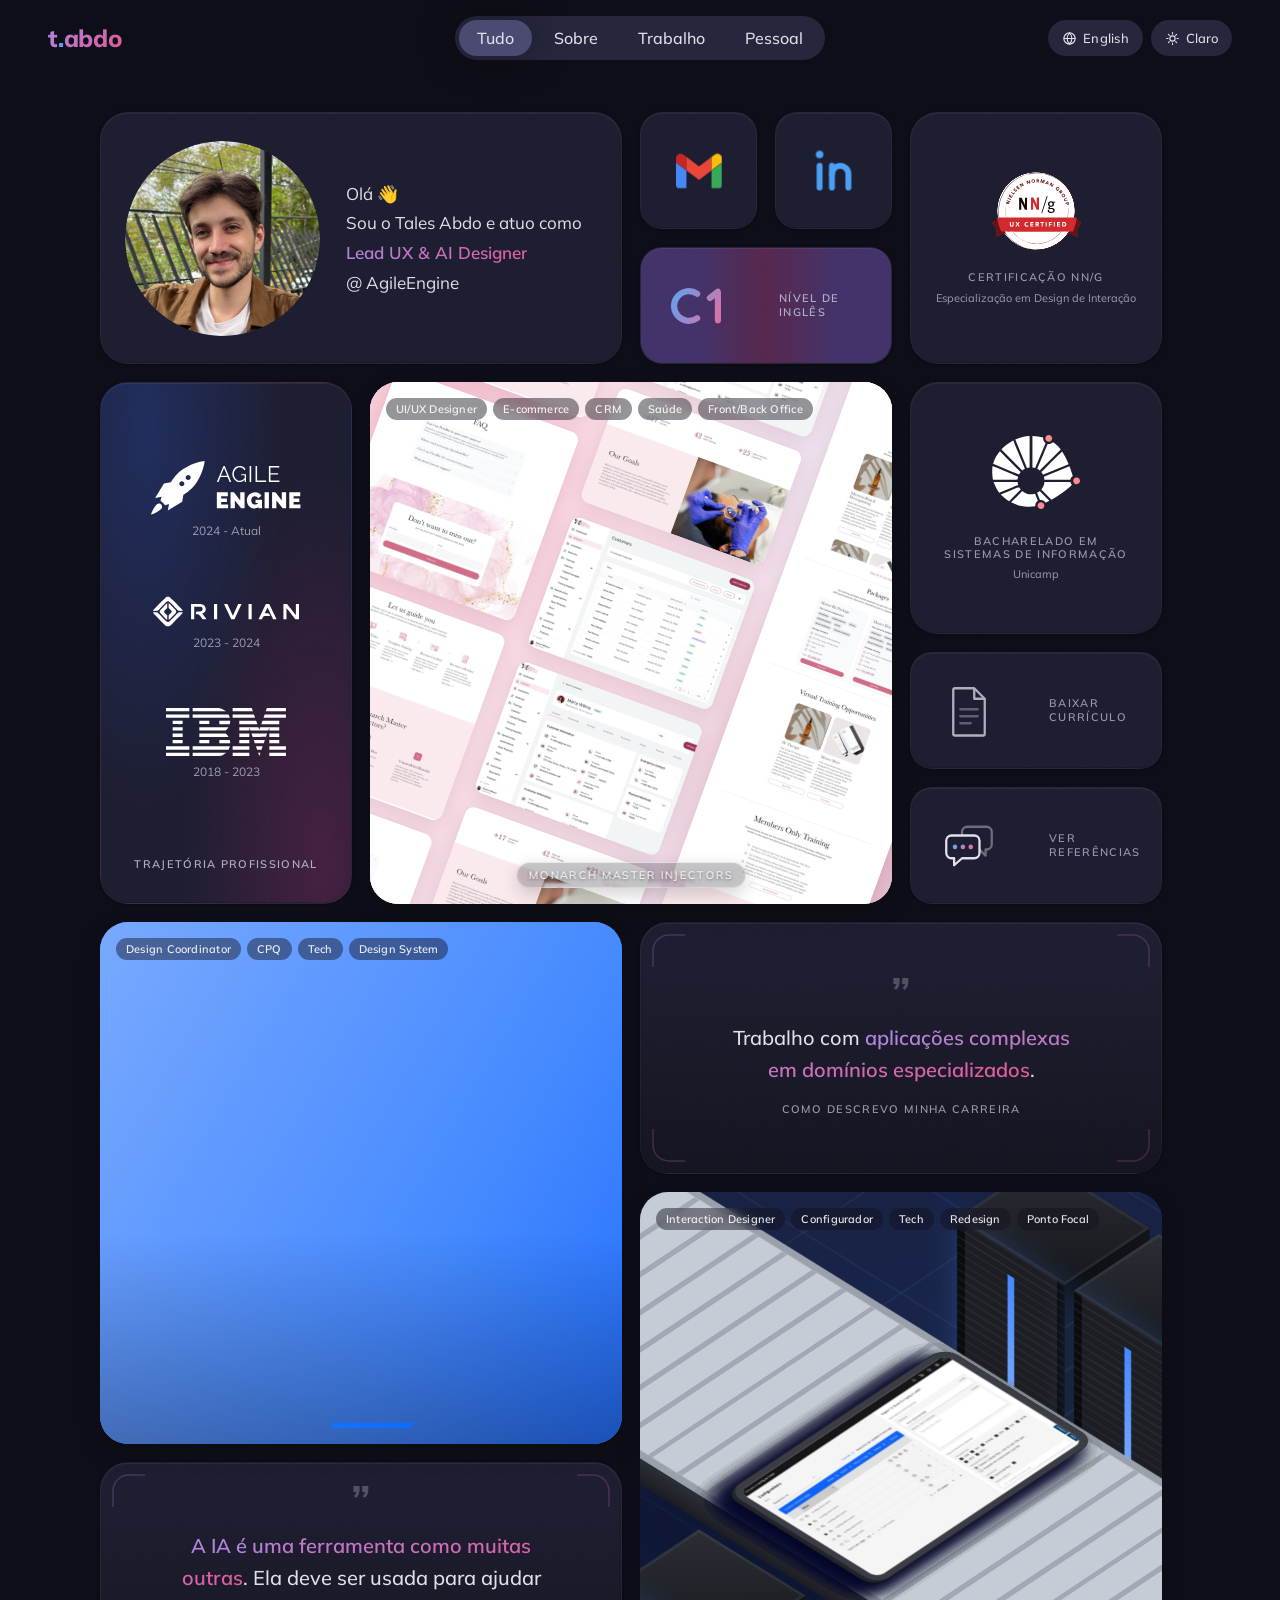
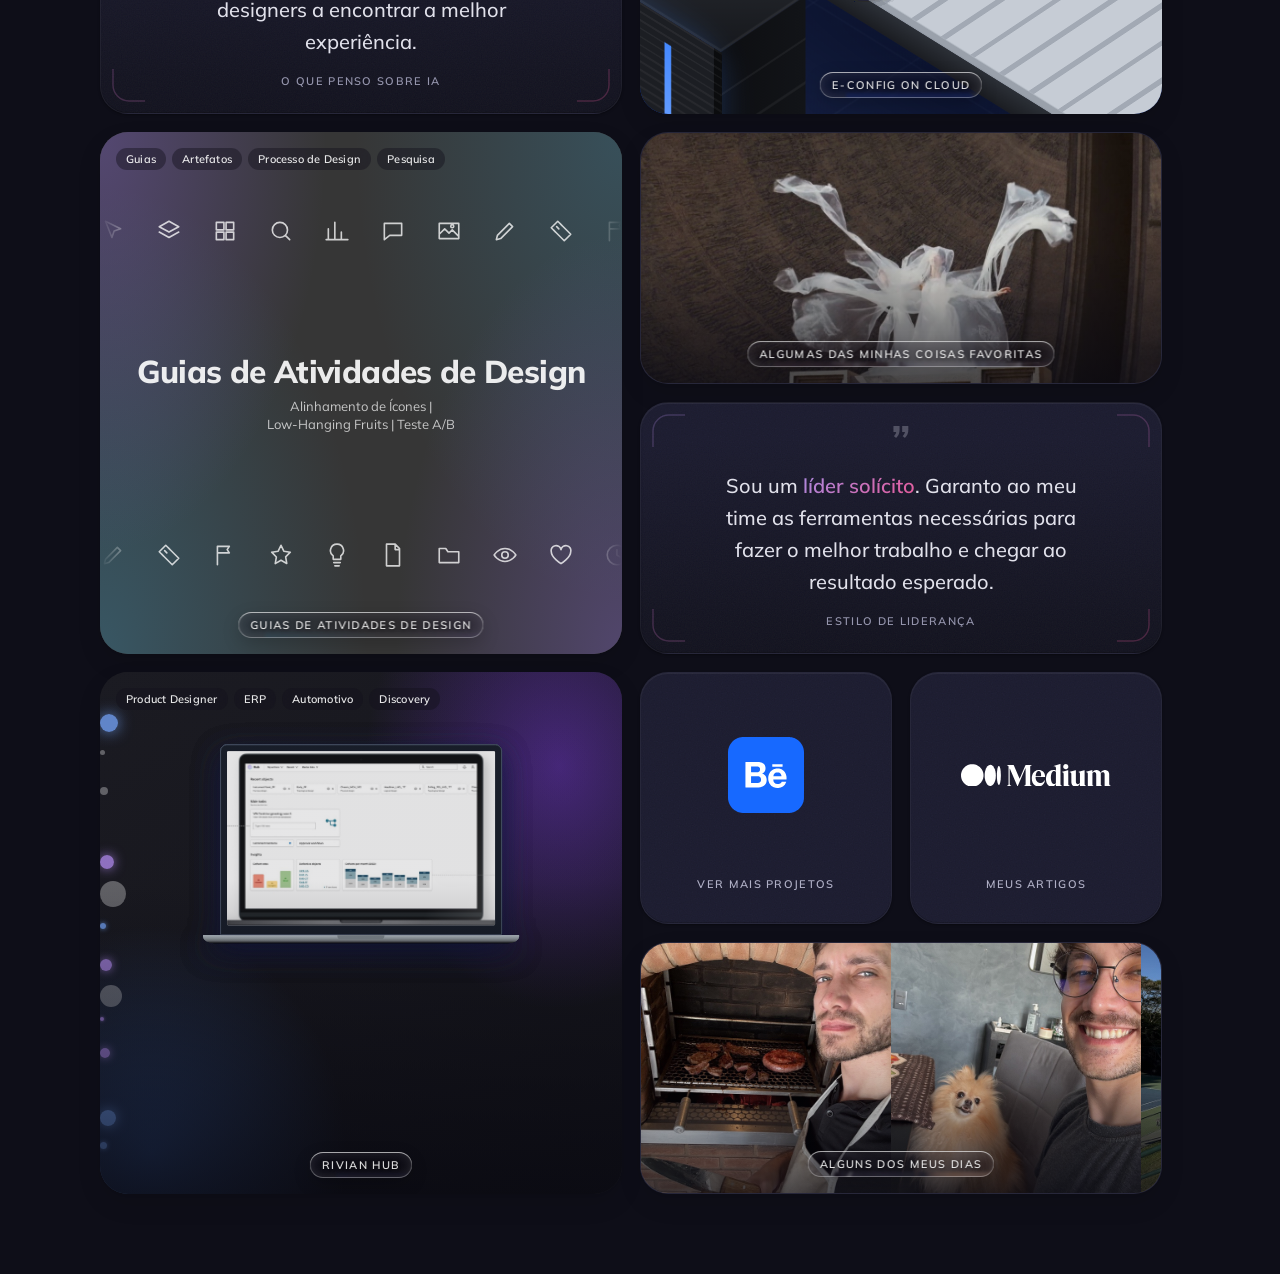
==== pt/index.html @ b78ae65f "Add the Portuguese version, speed up the page and add link cards Portuguese - Every entry in texts.j" ====
<!doctype html>
<html lang="pt-BR"><head>
  <!-- Generated by tools/bake_texts.py from index.html: edit that file, not this one. -->
  <base href="../">
  <meta charset="UTF-8">
  <meta name="viewport" content="width=device-width, initial-scale=1.0">
  <title data-i18n="meta.title">Tales Abdo — Lead UX &amp; AI Designer · Portfólio</title>
  <meta name="description" content="Tales Abdo, Lead UX &amp; AI Designer em São Paulo. Pesquisa de UX, design de produto e design de interação na IBM, na Rivian e na AgileEngine." data-i18n-attr="content:meta.description">
  <!-- What a link preview shows (LinkedIn, WhatsApp, Slack) -->
  <meta property="og:type" content="website">
  <meta property="og:title" content="Tales Abdo — Lead UX &amp; AI Designer · Portfólio" data-i18n-attr="content:meta.title">
  <meta property="og:description" content="Tales Abdo, Lead UX &amp; AI Designer em São Paulo. Pesquisa de UX, design de produto e design de interação na IBM, na Rivian e na AgileEngine." data-i18n-attr="content:meta.description">
  <meta name="twitter:card" content="summary">
  <link rel="preconnect" href="https://fonts.googleapis.com">
  <link rel="preconnect" href="https://fonts.gstatic.com" crossorigin="">
  <link href="https://fonts.googleapis.com/css2?family=Mulish:wght@300..800&amp;display=swap" rel="stylesheet">
  <link rel="icon" href="assets/site/favicon.svg" type="image/svg+xml">
  <link rel="stylesheet" href="src/styles/tokens.css">
  <link rel="stylesheet" href="src/styles/base.css">
  <link rel="stylesheet" href="src/styles/cards.css">
  <link rel="stylesheet" href="src/styles/panels.css">
  <link rel="stylesheet" href="src/styles/case-studies.css">
  <link rel="stylesheet" href="src/styles/responsive.css">
  <!-- Every module the page imports, asked for up front: main.js would otherwise
       discover them one level at a time. Keep in step with src/scripts/. -->
  <link rel="modulepreload" href="src/scripts/main.js">
  <link rel="modulepreload" href="src/content/texts.js">
  <link rel="modulepreload" href="src/scripts/breakpoints.js">
  <link rel="modulepreload" href="src/scripts/cards.js">
  <link rel="modulepreload" href="src/scripts/career.js">
  <link rel="modulepreload" href="src/scripts/case-nav.js">
  <link rel="modulepreload" href="src/scripts/cursor.js">
  <link rel="modulepreload" href="src/scripts/edu.js">
  <link rel="modulepreload" href="src/scripts/expand.js">
  <link rel="modulepreload" href="src/scripts/figma-embed.js">
  <link rel="modulepreload" href="src/scripts/i18n.js">
  <link rel="modulepreload" href="src/scripts/loader.js">
  <link rel="modulepreload" href="src/scripts/logos.js">
  <link rel="modulepreload" href="src/scripts/mirror.js">
  <link rel="modulepreload" href="src/scripts/motion.js">
  <link rel="modulepreload" href="src/scripts/nav.js">
  <link rel="modulepreload" href="src/scripts/pictures.js">
  <link rel="modulepreload" href="src/scripts/proto-scroll.js">
  <link rel="modulepreload" href="src/scripts/reveal.js">
  <link rel="modulepreload" href="src/scripts/ripple.js">
  <link rel="modulepreload" href="src/scripts/skeleton.js">
  <link rel="modulepreload" href="src/scripts/theme.js">
  <script>
    // Runs before first paint: apply the saved theme and skip the loader on repeat visits.
    // Without a saved choice the clock decides, as in theme.js: dark from 18:00
    // to 06:00. It is repeated here because this has to run before any module.
    try {
      var hour = new Date().getHours();
      var theme = localStorage.getItem('portfolio-theme') || (hour >= 18 || hour < 6 ? 'dark' : 'light');
      if (theme === 'dark') document.documentElement.setAttribute('data-theme', 'dark');
      if (localStorage.getItem('portfolio-loader-seen')) document.documentElement.classList.add('loader-seen');
    } catch (e) {}
  </script>
</head>
<body>
  <div id="pageLoader" class="page-loader" aria-hidden="true">
    <div class="loader-mark">
      <svg class="loader-icon" width="40" height="40" viewBox="0 0 24 24" fill="none" stroke="currentColor" stroke-width="1.5" stroke-linecap="round" stroke-linejoin="round">
        <path d="M8 7H4C2.89543 7 2 7.89543 2 9V19C2 20.1046 2.89543 21 4 21H20C21.1046 21 22 20.1046 22 19V9C22 7.89543 21.1046 7 20 7H16M8 7V3.6C8 3.26863 8.26863 3 8.6 3H15.4C15.7314 3 16 3.26863 16 3.6V7M8 7H16"></path>
      </svg>
      <div class="loader-name" data-i18n="ui.loaderName">Tales Abdo</div>
      <div class="loader-bar-track"><div class="loader-bar-fill"></div></div>
      <div class="loader-percent">0%</div>
    </div>
  </div>

  <!-- The liquid glass lens for the project names: the page behind is bent inward along the pill's rim (red bends across, green up and down) -->
  <svg class="visually-hidden" width="0" height="0" aria-hidden="true" focusable="false"><filter id="liquidGlass" x="0" y="0" width="100%" height="100%" color-interpolation-filters="sRGB"><feImage href='data:image/svg+xml,%3Csvg xmlns="http://www.w3.org/2000/svg" width="100" height="100" viewBox="0 0 100 100" preserveAspectRatio="none"%3E%3Cdefs%3E%3ClinearGradient id="r" x1="0" x2="1" y1="0" y2="0"%3E%3Cstop offset="0" stop-color="%23f00"/%3E%3Cstop offset=".22" stop-color="%23800000"/%3E%3Cstop offset=".78" stop-color="%23800000"/%3E%3Cstop offset="1" stop-color="%23000"/%3E%3C/linearGradient%3E%3ClinearGradient id="g" x1="0" x2="0" y1="0" y2="1"%3E%3Cstop offset="0" stop-color="%230f0"/%3E%3Cstop offset=".4" stop-color="%23008000"/%3E%3Cstop offset=".6" stop-color="%23008000"/%3E%3Cstop offset="1" stop-color="%23000"/%3E%3C/linearGradient%3E%3C/defs%3E%3Crect width="100" height="100" fill="url(%23r)"/%3E%3Crect width="100" height="100" fill="url(%23g)" style="mix-blend-mode:screen"/%3E%3C/svg%3E' x="0" y="0" width="100%" height="100%" preserveAspectRatio="none" result="map"/><feDisplacementMap in="SourceGraphic" in2="map" scale="24" xChannelSelector="R" yChannelSelector="G"/></filter></svg>
  <div class="cursor-tooltip" id="cursorTooltip" aria-hidden="true"><span class="cursor-tooltip__bars"></span><span class="cursor-tooltip__label"></span></div>

  <nav class="nav" id="nav">
    <a href="pt/" class="nav-logo logo-mark" aria-label="t.abdo — início" data-i18n-attr="href:nav.homeHref;aria-label:nav.ariaLabel">t<span class="logo-dot">.</span>abdo</a>

    <div class="nav-pills" id="navPills">
      <div class="nav-pill-indicator" id="navIndicator"></div>
      <button type="button" class="nav-pill active" data-filter="all" aria-pressed="true" data-tooltip="Filtrar: Tudo" data-i18n-attr="data-tooltip:nav.filterAllTooltip" data-i18n="nav.filterAll">Tudo</button>
      <button type="button" class="nav-pill" data-filter="about" aria-pressed="false" data-tooltip="Filtrar: Sobre" data-i18n-attr="data-tooltip:nav.filterAboutTooltip" data-i18n="nav.filterAbout">Sobre</button>
      <button type="button" class="nav-pill" data-filter="work" aria-pressed="false" data-tooltip="Filtrar: Trabalho" data-i18n-attr="data-tooltip:nav.filterWorkTooltip" data-i18n="nav.filterWork">Trabalho</button>
      <button type="button" class="nav-pill" data-filter="personal" aria-pressed="false" data-tooltip="Filtrar: Pessoal" data-i18n-attr="data-tooltip:nav.filterPersonalTooltip" data-i18n="nav.filterPersonal">Pessoal</button>
    </div>

    <div class="nav-toggles">
      <a class="theme-toggle lang-toggle" id="langToggle" href="./" hreflang="en" lang="en" data-tooltip="View in English" aria-label="View the site in English" data-i18n-attr="href:nav.languageHref;hreflang:nav.languageCode;lang:nav.languageCode;data-tooltip:nav.languageToggleTooltip;aria-label:nav.languageToggleAriaLabel">
        <svg class="theme-icon" viewBox="0 0 24 24" fill="none" stroke="currentColor" stroke-width="1.8" stroke-linecap="round" stroke-linejoin="round" aria-hidden="true">
          <circle cx="12" cy="12" r="9"></circle>
          <path d="M3 12h18M12 3c2.5 2.6 3.8 5.6 3.8 9s-1.3 6.4-3.8 9c-2.5-2.6-3.8-5.6-3.8-9S9.5 5.6 12 3z"></path>
        </svg>
        <span class="lang-label" data-i18n="nav.languageLabel">English</span>
      </a>
      <button class="theme-toggle" id="themeToggle" data-tooltip="" aria-label="Alternar modo escuro" data-i18n-attr="aria-label:nav.themeToggleAriaLabel">
        <svg class="theme-icon theme-icon--moon" viewBox="0 0 24 24" fill="none" stroke="currentColor" stroke-width="1.8" stroke-linecap="round" stroke-linejoin="round" aria-hidden="true">
          <path d="M20 14.5A8.5 8.5 0 019.5 4a8.5 8.5 0 1010.5 10.5z"></path>
        </svg>
        <svg class="theme-icon theme-icon--sun" viewBox="0 0 24 24" fill="none" stroke="currentColor" stroke-width="1.8" stroke-linecap="round" aria-hidden="true">
          <circle cx="12" cy="12" r="4.2"></circle>
          <path d="M12 2.6v2.2M12 19.2v2.2M21.4 12h-2.2M4.8 12H2.6M18.6 5.4l-1.6 1.6M7 17l-1.6 1.6M18.6 18.6L17 17M7 7L5.4 5.4"></path>
        </svg>
        <span id="themeLabel"></span>
      </button>
    </div>
  </nav>

  <main class="main">
    <span class="mobile-page-logo logo-mark" aria-hidden="true">t<span class="logo-dot">.</span>abdo</span>

    <div class="grid" id="grid">

      <!-- About -->
      <article class="bento-card" data-card="about" data-expand="tall" data-expand-maxw="920" data-tooltip="Sobre Mim" data-i18n-attr="data-tooltip:cards.about.tooltip">
        <div class="about-card-inner">
          <img width="480" height="480" class="about-avatar" data-morph="about" src="assets/about/profile.png" alt="Tales Abdo" data-i18n-attr="alt:cards.about.avatarAlt">
          <p class="about-bio" data-i18n-html="cards.about.bio"><span class="wave">Olá 👋</span><br>Sou o Tales Abdo e atuo como<br><strong>Lead UX & AI Designer</strong><br>@ AgileEngine</p>
        </div>
        <button class="action-icon" data-tooltip="Expandir" aria-label="Expandir sobre mim" data-i18n-attr="data-tooltip:ui.expand;aria-label:cards.about.ariaLabel">
          <svg viewBox="0 0 24 24" fill="none" stroke="currentColor" stroke-width="2"><path d="M15 3h6v6M9 21H3v-6M21 3l-7 7M3 21l7-7"></path></svg>
        </button>
      </article>

      <!-- Contact and English level: three cards sharing one square -->
      <div class="bento-stack" data-slot="stack">
        <!-- Gmail -->
        <article class="bento-card gmail-card" data-card="gmail" data-copy="talesabd@gmail.com" data-tooltip="Copiar Meu E-mail" data-i18n-attr="data-tooltip:cards.gmail.tooltip">
          <button class="action-icon" type="button" aria-label="Copiar meu endereço de e-mail" data-i18n-attr="aria-label:cards.gmail.ariaLabel">
            <svg class="gm-copy-icon" viewBox="0 0 24 24" fill="none" stroke="currentColor" stroke-width="2"><rect x="9" y="9" width="12" height="12" rx="2"></rect><path d="M5 15H4a1 1 0 01-1-1V4a1 1 0 011-1h10a1 1 0 011 1v1"></path></svg>
            <span class="gm-copied-text">
              <svg viewBox="0 0 24 24" fill="none" stroke="currentColor" stroke-width="2.5"><path d="M4 12l5 5L20 6"></path></svg>
              <span data-i18n="cards.gmail.copied">Copiado</span>
            </span>
          </button>
          <div class="icon-card-inner">
            <svg class="gm-svg" viewBox="52 42 88 66" width="64" height="64" xmlns="http://www.w3.org/2000/svg">
              <path class="gm-from-top" fill="#c5221f" d="M52 51v8l20 15V48l-5.6-4.2c-5.94-4.45-14.4-.22-14.4 7.2"></path>
              <path class="gm-from-top" fill="#ea4335" d="M72 74V48l24 18 24-18v26L96 92"></path>
              <path class="gm-from-top" fill="#fbbc04" d="M120 48v26l20-15v-8c0-7.42-8.47-11.65-14.4-7.2"></path>
              <path class="gm-from-left" fill="#4285f4" d="M58 108h14V74L52 59v43c0 3.32 2.69 6 6 6"></path>
              <path class="gm-from-right" fill="#34a853" d="M120 108h14c3.32 0 6-2.69 6-6V59l-20 15"></path>
            </svg>
          </div>
        </article>

        <!-- LinkedIn -->
        <article class="bento-card linkedin-card" data-card="linkedin" data-link="https://www.linkedin.com/in/tales-abdo" data-tooltip="Conectar Comigo no LinkedIn" data-i18n-attr="data-tooltip:cards.linkedin.tooltip">
          <a class="action-icon" href="https://www.linkedin.com/in/tales-abdo" target="_blank" rel="noopener noreferrer" data-tooltip="Abrir LinkedIn" aria-label="Abrir perfil no LinkedIn" data-i18n-attr="data-tooltip:cards.linkedin.actionTooltip;aria-label:cards.linkedin.ariaLabel">
            <svg viewBox="0 0 24 24" fill="none" stroke="currentColor" stroke-width="2"><path d="M18 13v6a2 2 0 01-2 2H5a2 2 0 01-2-2V8a2 2 0 012-2h6"></path><path d="M15 3h6v6M10 14L21 3"></path></svg>
          </a>
          <div class="icon-card-inner">
            <svg class="li-svg" viewBox="0 0 36 36" fill="none" width="94" height="94" xmlns="http://www.w3.org/2000/svg">
              <circle class="li-dot" cx="11" cy="10" r="1.82"></circle>
              <path class="li-path" d="M11 15.5 L11 26" style="--len:11;--draw-dur:0.38s;--draw-delay:0.08s"></path>
              <path class="li-path" d="M17 15.5 L17 26" style="--len:11;--draw-dur:0.38s;--draw-delay:0.14s"></path>
              <path class="li-path" d="M17 19.5 C17 17 19 15.5 21 15.5 C23 15.5 25 17 25 19.5 L25 26" style="--len:22;--draw-dur:0.40s;--draw-delay:0.20s"></path>
            </svg>
          </div>
        </article>

        <!-- English level -->
        <article class="bento-card english-card" data-card="english" data-expand="tall" data-expand-fit data-tooltip="Ver Meu Certificado de Inglês" data-i18n-attr="data-tooltip:cards.english.tooltip">
          <button class="action-icon" data-tooltip="Expandir" aria-label="Expandir certificado de inglês" data-i18n-attr="data-tooltip:ui.expand;aria-label:cards.english.ariaLabel">
            <svg viewBox="0 0 24 24" fill="none" stroke="currentColor" stroke-width="2"><path d="M15 3h6v6M9 21H3v-6M21 3l-7 7M3 21l7-7"></path></svg>
          </button>
          <div class="english-inner">
            <svg class="c1-svg" viewBox="3.5 5.5 40.5 29" width="58" height="42" aria-hidden="true">
              <defs>
                <linearGradient id="c1Gradient" x1="6" y1="8" x2="46" y2="32" gradientUnits="userSpaceOnUse">
                  <stop offset="0" style="stop-color: var(--color-mark-start)"></stop>
                  <stop offset="1" style="stop-color: var(--color-mark-end)"></stop>
                </linearGradient>
              </defs>
              <path class="c1-path" d="M24.7 10.05A12 12 0 1 0 24.7 29.95" style="--len:53;--draw-dur:0.46s;--draw-delay:0.08s"></path>
              <path class="c1-path" d="M35 13.5L41.5 8.5V31.5" style="--len:32;--draw-dur:0.34s;--draw-delay:0.26s"></path>
            </svg>
            <span class="visually-hidden" data-i18n="cards.english.text">C1</span>
            <span class="english-caption" data-i18n="cards.english.caption">Nível de Inglês</span>
          </div>
        </article>
      </div>

      <!-- Resume and references: two wide cards sharing one square -->
      <div class="bento-stack bento-stack--docs" data-slot="docs">
        <!-- Resume download -->
        <article class="bento-card resume-card" data-card="resume" data-download="assets/docs/Tales-Abdo-CV.pdf" data-tooltip="Baixar Meu Currículo" data-i18n-attr="data-tooltip:cards.resume.tooltip">
          <a class="action-icon" href="assets/docs/Tales-Abdo-CV.pdf" download="" data-tooltip="Baixar Meu Currículo" aria-label="Baixar currículo" data-i18n-attr="data-tooltip:cards.resume.actionTooltip;aria-label:cards.resume.ariaLabel">
            <svg viewBox="0 0 24 24" fill="none" stroke="currentColor" stroke-width="2" stroke-linecap="round" stroke-linejoin="round"><path d="M12 3v12M7 11l5 5 5-5M5 21h14"></path></svg>
          </a>
          <div class="badge-inner">
            <svg class="badge-media resume-file" viewBox="0 0 64 64" fill="none" data-draw aria-hidden="true">
              <defs>
                <linearGradient id="rfArrowGradient" x1="26" y1="34" x2="38" y2="48" gradientUnits="userSpaceOnUse">
                  <stop offset="0" style="stop-color: var(--color-mark-start)"></stop>
                  <stop offset="1" style="stop-color: var(--color-mark-end)"></stop>
                </linearGradient>
              </defs>
              <path class="rf-page draw-line" d="M16 6h22l12 12v40a2 2 0 01-2 2H16a2 2 0 01-2-2V8a2 2 0 012-2z" stroke="currentColor" stroke-width="2.6" stroke-linejoin="round"></path>
              <path class="rf-fold draw-line" d="M38 6v12h12" stroke="currentColor" stroke-width="2.6" stroke-linejoin="round"></path>
              <path class="rf-line rf-line--1 draw-line" d="M22 30h20" stroke="currentColor" stroke-width="2.6" stroke-linecap="round"></path>
              <path class="rf-line rf-line--2 draw-line" d="M22 38h20" stroke="currentColor" stroke-width="2.6" stroke-linecap="round"></path>
              <path class="rf-line rf-line--3 draw-line" d="M22 46h12" stroke="currentColor" stroke-width="2.6" stroke-linecap="round"></path>
              <g class="rf-arrow">
                <path d="M32 34v14M26 42l6 6 6-6" stroke="url(#rfArrowGradient)" stroke-width="3" stroke-linecap="round" stroke-linejoin="round"></path>
              </g>
            </svg>
            <div class="badge-text">
              <h3 class="badge-title" data-i18n="cards.resume.title">Baixar Currículo</h3>
            </div>
          </div>
        </article>

        <!-- References -->
        <article class="bento-card references-card" data-card="references" data-expand-fit data-tooltip="Ver Minhas Referências" data-i18n-attr="data-tooltip:cards.references.tooltip">
          <button class="action-icon" data-tooltip="Expandir" aria-label="Expandir referências" data-i18n-attr="data-tooltip:ui.expand;aria-label:cards.references.ariaLabel">
            <svg viewBox="0 0 24 24" fill="none" stroke="currentColor" stroke-width="2"><path d="M15 3h6v6M9 21H3v-6M21 3l-7 7M3 21l7-7"></path></svg>
          </button>
          <div class="badge-inner">
            <!-- Two speech bubbles: someone talking about my work, typing dots in the front one -->
            <svg class="badge-media ref-mark" viewBox="0 0 64 64" fill="none" data-draw aria-hidden="true">
              <defs>
                <linearGradient id="refDotsGradient" x1="13" y1="30" x2="37" y2="36" gradientUnits="userSpaceOnUse">
                  <stop offset="0" style="stop-color: var(--color-mark-start)"></stop>
                  <stop offset="1" style="stop-color: var(--color-mark-end)"></stop>
                </linearGradient>
              </defs>
              <path class="ref-bubble--back draw-line" d="M30 10h22a6 6 0 016 6v14a6 6 0 01-6 6h-1v7l-7-7H30a6 6 0 01-6-6V16a6 6 0 016-6z" stroke="currentColor" stroke-width="2.6" stroke-linejoin="round"></path>
              <path class="ref-bubble--front draw-line" d="M12 20h26a6 6 0 016 6v14a6 6 0 01-6 6H24l-9 8v-8h-3a6 6 0 01-6-6V26a6 6 0 016-6z" stroke="currentColor" stroke-width="2.6" stroke-linejoin="round"></path>
              <circle class="ref-dot ref-dot--1" cx="16" cy="33" r="2.6"></circle>
              <circle class="ref-dot ref-dot--2" cx="25" cy="33" r="2.6"></circle>
              <circle class="ref-dot ref-dot--3" cx="34" cy="33" r="2.6"></circle>
            </svg>
            <div class="badge-text">
              <h3 class="badge-title" data-i18n="cards.references.title">Ver Referências</h3>
            </div>
          </div>
        </article>
      </div>

      <!-- Professional Path -->
      <article class="bento-card path-card" data-card="path" data-expand="full" data-expand-inset="32" data-expand-edge="12" data-tooltip="Ver por Onde Passei" data-i18n-attr="data-tooltip:cards.path.tooltip">
        <ol class="path-card-inner" aria-label="Empresas" data-i18n-attr="aria-label:cards.path.listAriaLabel">
          <li class="path-stop">
            <span class="career-logo" data-logo="ae"></span>
            <span class="visually-hidden" data-i18n="cards.path.aeName">AgileEngine</span>
            <span class="path-stop__years" data-i18n="cards.path.aeYears">2024 - Atual</span>
          </li>
          <li class="path-stop">
            <span class="career-logo" data-logo="rivian"></span>
            <span class="visually-hidden" data-i18n="cards.path.rivianName">Rivian</span>
            <span class="path-stop__years" data-i18n="cards.path.rivianYears">2023 - 2024</span>
          </li>
          <li class="path-stop">
            <span class="career-logo path-logo--ibm" data-logo="ibm"></span>
            <span class="visually-hidden" data-i18n="cards.path.ibmName">IBM</span>
            <span class="path-stop__years" data-i18n="cards.path.ibmYears">2018 - 2023</span>
          </li>
        </ol>
        <span class="path-card-label" data-i18n="cards.path.label">Trajetória Profissional</span>
        <button class="action-icon" data-tooltip="Expandir" aria-label="Expandir trajetória profissional" data-i18n-attr="data-tooltip:ui.expand;aria-label:cards.path.ariaLabel">
          <svg viewBox="0 0 24 24" fill="none" stroke="currentColor" stroke-width="2"><path d="M15 3h6v6M9 21H3v-6M21 3l-7 7M3 21l7-7"></path></svg>
        </button>
      </article>

      <!-- A Few of My Favorite Things -->
      <article class="bento-card photo-card hobbies-card" data-card="hobbies" data-expand="tall" data-expand-maxw="1092" data-tooltip="Ver o que Me Cativa" data-i18n-attr="data-tooltip:cards.hobbies.tooltip">
        <div class="pics-stack" data-slideshow="assets/hobbies/dune.jpg, assets/hobbies/severance.jpg, assets/hobbies/league-of-legends.jpg, assets/hobbies/baldurs-gate-3.jpg">
          <img width="1600" height="900" class="pics-img is-active" src="assets/hobbies/dune.jpg" loading="lazy" alt="">
          <img class="pics-img" alt="">
        </div>
        <button class="action-icon" data-tooltip="Expandir" aria-label="Expandir algumas das minhas coisas favoritas" data-i18n-attr="data-tooltip:ui.expand;aria-label:cards.hobbies.ariaLabel">
          <svg viewBox="0 0 24 24" fill="none" stroke="currentColor" stroke-width="2"><path d="M15 3h6v6M9 21H3v-6M21 3l-7 7M3 21l7-7"></path></svg>
        </button>
        <span class="card-label" data-i18n="cards.hobbies.label">Algumas das Minhas Coisas Favoritas</span>
      </article>

      <!-- Pictures -->
      <article class="bento-card photo-card pictures-card" data-card="pictures" data-expand="tall" data-expand-maxw="1100" data-tooltip="Ver um Pouco da Minha Vida" data-i18n-attr="data-tooltip:cards.pictures.tooltip">
        <div class="pics-stack pics-stack--flow" id="picsStack" data-flow="pictures"></div>
        <button class="action-icon" data-tooltip="Expandir" aria-label="Expandir alguns dos meus dias" data-i18n-attr="data-tooltip:ui.expand;aria-label:cards.pictures.ariaLabel">
          <svg viewBox="0 0 24 24" fill="none" stroke="currentColor" stroke-width="2"><path d="M15 3h6v6M9 21H3v-6M21 3l-7 7M3 21l7-7"></path></svg>
        </button>
        <span class="card-label" data-i18n="cards.pictures.label">Alguns dos Meus Dias</span>
      </article>

      <!-- NN/g certification -->
      <article class="bento-card nng-card" data-card="nng" data-expand="tall" data-expand-fit data-tooltip="Ver minha certificação NN/g" data-i18n-attr="data-tooltip:cards.nng.tooltip">
        <button class="action-icon" data-tooltip="Expandir" aria-label="Expandir certificação NN/g" data-i18n-attr="data-tooltip:ui.expand;aria-label:cards.nng.ariaLabel">
          <svg viewBox="0 0 24 24" fill="none" stroke="currentColor" stroke-width="2"><path d="M15 3h6v6M9 21H3v-6M21 3l-7 7M3 21l7-7"></path></svg>
        </button>
        <div class="badge-inner">
          <span class="badge-media nng-logo" data-logo="nng" role="img" aria-label="Selo UX Certified do Nielsen Norman Group" data-i18n-attr="aria-label:cards.nng.logoAlt"></span>
          <div class="badge-text">
            <h3 class="badge-title" data-i18n="cards.nng.title">Certificação NN/g</h3>
            <span class="badge-sub" data-i18n="cards.nng.sub">Especialização em Design de Interação</span>
          </div>
        </div>
      </article>

      <!-- Bachelor's degree -->
      <article class="bento-card bachelor-card" data-card="bachelor" data-expand="tall" data-expand-fit data-tooltip="Ver Meu Diploma de Bacharelado" data-i18n-attr="data-tooltip:cards.bachelor.tooltip">
        <button class="action-icon" data-tooltip="Expandir" aria-label="Expandir diploma de bacharelado" data-i18n-attr="data-tooltip:ui.expand;aria-label:cards.bachelor.ariaLabel">
          <svg viewBox="0 0 24 24" fill="none" stroke="currentColor" stroke-width="2"><path d="M15 3h6v6M9 21H3v-6M21 3l-7 7M3 21l7-7"></path></svg>
        </button>
        <div class="badge-inner">
          <span class="badge-media bachelor-logo" data-logo="unicamp" role="img" aria-label="Logo da Unicamp" data-i18n-attr="aria-label:cards.bachelor.markAlt"></span>
          <div class="badge-text">
            <h3 class="badge-title" data-i18n-html="cards.bachelor.title">Bacharelado em<br>Sistemas de Informação</h3>
            <span class="badge-sub" data-i18n="cards.bachelor.sub">Unicamp</span>
          </div>
        </div>
      </article>

      <!-- Quote: AI -->
      <article class="bento-card quote-card" data-card="aiquote" data-expand-theme="quote" data-expand-maxw="760" data-expand-fit data-tooltip="Ler Mais" data-i18n-attr="data-tooltip:modals.quote.tooltip">
        <svg class="quote-frame" aria-hidden="true">
          <defs>
            <linearGradient id="qf-ink-aiquote" x1="0" y1="0" x2="1" y2="1">
              <stop offset="0" style="stop-color: var(--color-brand-ink-start)"></stop>
              <stop offset="1" style="stop-color: var(--color-brand-ink-end)"></stop>
            </linearGradient>
            <mask id="qf-corners-aiquote" maskUnits="userSpaceOnUse" x="0" y="0" width="100%" height="100%">
              <rect class="quote-frame__corner quote-frame__corner--tl"></rect>
              <rect class="quote-frame__corner quote-frame__corner--tr"></rect>
              <rect class="quote-frame__corner quote-frame__corner--bl"></rect>
              <rect class="quote-frame__corner quote-frame__corner--br"></rect>
            </mask>
          </defs>
          <rect class="quote-frame__line" stroke="url(#qf-ink-aiquote)" mask="url(#qf-corners-aiquote)"></rect>
        </svg>
        <button class="action-icon" data-tooltip="Ler Mais" aria-label="Expandir o que penso sobre IA" data-i18n-attr="data-tooltip:modals.quote.tooltip;aria-label:cards.aiquote.ariaLabel">
          <svg viewBox="0 0 24 24" fill="none" stroke="currentColor" stroke-width="2"><path d="M15 3h6v6M9 21H3v-6M21 3l-7 7M3 21l7-7"></path></svg>
        </button>
        <span class="quote-mark" aria-hidden="true">”</span>
        <p class="quote-text" data-morph="aiquote" data-i18n-html="cards.aiquote.text"><strong>A IA é uma ferramenta como muitas outras</strong>. Ela deve ser usada para ajudar designers a encontrar a melhor experiência.</p>
        <span class="quote-label" data-morph="aiquote-label" data-i18n="cards.aiquote.label">O que Penso sobre IA</span>
      </article>

      <!-- Quote: career -->
      <article class="bento-card quote-card" data-card="careerquote" data-expand-theme="quote" data-expand-maxw="760" data-expand-fit data-tooltip="Ler Mais" data-i18n-attr="data-tooltip:modals.quote.tooltip">
        <svg class="quote-frame" aria-hidden="true">
          <defs>
            <linearGradient id="qf-ink-careerquote" x1="0" y1="0" x2="1" y2="1">
              <stop offset="0" style="stop-color: var(--color-brand-ink-start)"></stop>
              <stop offset="1" style="stop-color: var(--color-brand-ink-end)"></stop>
            </linearGradient>
            <mask id="qf-corners-careerquote" maskUnits="userSpaceOnUse" x="0" y="0" width="100%" height="100%">
              <rect class="quote-frame__corner quote-frame__corner--tl"></rect>
              <rect class="quote-frame__corner quote-frame__corner--tr"></rect>
              <rect class="quote-frame__corner quote-frame__corner--bl"></rect>
              <rect class="quote-frame__corner quote-frame__corner--br"></rect>
            </mask>
          </defs>
          <rect class="quote-frame__line" stroke="url(#qf-ink-careerquote)" mask="url(#qf-corners-careerquote)"></rect>
        </svg>
        <button class="action-icon" data-tooltip="Ler Mais" aria-label="Expandir como descrevo minha carreira" data-i18n-attr="data-tooltip:modals.quote.tooltip;aria-label:cards.careerquote.ariaLabel">
          <svg viewBox="0 0 24 24" fill="none" stroke="currentColor" stroke-width="2"><path d="M15 3h6v6M9 21H3v-6M21 3l-7 7M3 21l7-7"></path></svg>
        </button>
        <span class="quote-mark" aria-hidden="true">”</span>
        <p class="quote-text" data-morph="careerquote" data-i18n-html="cards.careerquote.text">Trabalho com <strong>aplicações complexas em domínios especializados</strong>.</p>
        <span class="quote-label" data-morph="careerquote-label" data-i18n="cards.careerquote.label">Como Descrevo Minha Carreira</span>
      </article>

      <!-- Quote: leadership -->
      <article class="bento-card quote-card" data-card="leadquote" data-expand-theme="quote" data-expand-maxw="760" data-expand-fit data-tooltip="Ler Mais" data-i18n-attr="data-tooltip:modals.quote.tooltip">
        <svg class="quote-frame" aria-hidden="true">
          <defs>
            <linearGradient id="qf-ink-leadquote" x1="0" y1="0" x2="1" y2="1">
              <stop offset="0" style="stop-color: var(--color-brand-ink-start)"></stop>
              <stop offset="1" style="stop-color: var(--color-brand-ink-end)"></stop>
            </linearGradient>
            <mask id="qf-corners-leadquote" maskUnits="userSpaceOnUse" x="0" y="0" width="100%" height="100%">
              <rect class="quote-frame__corner quote-frame__corner--tl"></rect>
              <rect class="quote-frame__corner quote-frame__corner--tr"></rect>
              <rect class="quote-frame__corner quote-frame__corner--bl"></rect>
              <rect class="quote-frame__corner quote-frame__corner--br"></rect>
            </mask>
          </defs>
          <rect class="quote-frame__line" stroke="url(#qf-ink-leadquote)" mask="url(#qf-corners-leadquote)"></rect>
        </svg>
        <button class="action-icon" data-tooltip="Ler Mais" aria-label="Expandir meu estilo de liderança" data-i18n-attr="data-tooltip:modals.quote.tooltip;aria-label:cards.leadquote.ariaLabel">
          <svg viewBox="0 0 24 24" fill="none" stroke="currentColor" stroke-width="2"><path d="M15 3h6v6M9 21H3v-6M21 3l-7 7M3 21l7-7"></path></svg>
        </button>
        <span class="quote-mark" aria-hidden="true">”</span>
        <p class="quote-text" data-morph="leadquote" data-i18n-html="cards.leadquote.text">Sou um <strong>líder solícito</strong>. Garanto ao meu time as ferramentas necessárias para fazer o melhor trabalho e chegar ao resultado esperado.</p>
        <span class="quote-label" data-morph="leadquote-label" data-i18n="cards.leadquote.label">Estilo de Liderança</span>
      </article>

      <!-- Case study: Educational Design Artifacts -->
      <article class="bento-card project-card edu-card" data-card="edu" data-expand="full" data-expand-inset="32" data-expand-edge="12" data-tooltip="Ver o Case Guias de Atividades de Design" data-i18n-attr="data-tooltip:cards.edu.tooltip">
        <div class="edu-cover">
          <div class="edu-marquee edu-marquee--left" aria-hidden="true"></div>
          <div class="edu-cover-text">
            <span class="edu-cover-title" data-i18n="cards.edu.coverTitle">Guias de Atividades de Design</span>
            <span class="edu-cover-text-sub" data-i18n="cards.edu.coverText">Alinhamento de Ícones | Low‑Hanging Fruits | Teste A/B</span>
          </div>
          <div class="edu-marquee edu-marquee--right" aria-hidden="true"></div>
        </div>
        <div class="card-tags">
          <span class="card-tag" data-i18n="cards.edu.tag1">Guias</span>
          <span class="card-tag" data-i18n="cards.edu.tag2">Artefatos</span>
          <span class="card-tag" data-i18n="cards.edu.tag3">Processo de Design</span>
          <span class="card-tag" data-i18n="cards.edu.tag4">Pesquisa</span>
        </div>
        <button class="action-icon" data-tooltip="Ver o Case Guias de Atividades de Design" aria-label="Abrir o estudo de caso Guias de Atividades de Design" data-i18n-attr="data-tooltip:cards.edu.tooltip;aria-label:cards.edu.ariaLabel">
          <svg viewBox="0 0 24 24" fill="none" stroke="currentColor" stroke-width="2"><path d="M15 3h6v6M9 21H3v-6M21 3l-7 7M3 21l7-7"></path></svg>
        </button>
        <span class="card-label" data-i18n="cards.edu.label">Guias de Atividades de Design</span>
      </article>

      <!-- Case study: Rivian Hub -->
      <article class="bento-card project-card hub-card" data-card="hub" data-expand="full" data-expand-inset="32" data-expand-edge="12" data-tooltip="Ver o Case Rivian Hub" data-i18n-attr="data-tooltip:cards.hub.tooltip">
        <div class="live-cover" aria-hidden="true">
          <div class="live-dots">
            <span class="live-dot" style="--y:8%;--s:18px;--d:26s;--delay:0s"></span>
            <span class="live-dot" style="--y:22%;--s:8px;--d:19s;--delay:-6s"></span>
            <span class="live-dot" style="--y:35%;--s:14px;--d:23s;--delay:-12s"></span>
            <span class="live-dot" style="--y:48%;--s:6px;--d:17s;--delay:-3s"></span>
            <span class="live-dot" style="--y:60%;--s:22px;--d:29s;--delay:-15s"></span>
            <span class="live-dot" style="--y:72%;--s:10px;--d:21s;--delay:-9s"></span>
            <span class="live-dot" style="--y:84%;--s:16px;--d:25s;--delay:-18s"></span>
            <span class="live-dot" style="--y:15%;--s:5px;--d:15s;--delay:-7s"></span>
            <span class="live-dot" style="--y:55%;--s:12px;--d:27s;--delay:-21s"></span>
            <span class="live-dot" style="--y:90%;--s:7px;--d:18s;--delay:-11s"></span>
            <span class="live-dot" style="--y:40%;--s:26px;--d:31s;--delay:-4s"></span>
            <span class="live-dot" style="--y:66%;--s:4px;--d:16s;--delay:-14s"></span>
          </div>
          <div class="hub-mac">
            <div class="device-laptop hub-mac-unit" style="--i:0"><div class="device-laptop-screen"><div class="device-viewport"><img src="assets/projects/hub/screens/home.jpg" alt="" loading="lazy"></div></div><div class="device-laptop-base"></div></div>
            <div class="device-laptop hub-mac-unit" style="--i:1"><div class="device-laptop-screen"><div class="device-viewport"><img src="assets/projects/hub/screens/production.jpg" alt="" loading="lazy"></div></div><div class="device-laptop-base"></div></div>
            <div class="device-laptop hub-mac-unit" style="--i:2"><div class="device-laptop-screen"><div class="device-viewport"><img src="assets/projects/hub/screens/insights.jpg" alt="" loading="lazy"></div></div><div class="device-laptop-base"></div></div>
          </div>
        </div>
        <div class="card-tags">
          <span class="card-tag" data-i18n="cards.hub.tag1">Product Designer</span>
          <span class="card-tag" data-i18n="cards.hub.tag2">ERP</span>
          <span class="card-tag" data-i18n="cards.hub.tag3">Automotivo</span>
          <span class="card-tag" data-i18n="cards.hub.tag4">Discovery</span>
        </div>
        <button class="action-icon" data-tooltip="Ver o Case Rivian Hub" aria-label="Abrir o estudo de caso Rivian Hub" data-i18n-attr="data-tooltip:cards.hub.tooltip;aria-label:cards.hub.ariaLabel">
          <svg viewBox="0 0 24 24" fill="none" stroke="currentColor" stroke-width="2"><path d="M15 3h6v6M9 21H3v-6M21 3l-7 7M3 21l7-7"></path></svg>
        </button>
        <span class="card-label" data-i18n="cards.hub.label">Rivian Hub</span>
      </article>

      <!-- Behance: more projects -->
      <article class="bento-card link-card behance-card" data-card="behance" data-link="https://www.behance.net/talesabdo" data-tooltip="Ver Mais Projetos no Behance" data-i18n-attr="data-tooltip:cards.behance.tooltip">
        <a class="action-icon" href="https://www.behance.net/talesabdo" target="_blank" rel="noopener noreferrer" data-tooltip="Abrir Behance" aria-label="Abrir perfil no Behance" data-i18n-attr="data-tooltip:cards.behance.actionTooltip;aria-label:cards.behance.ariaLabel">
          <svg viewBox="0 0 24 24" fill="none" stroke="currentColor" stroke-width="2"><path d="M18 13v6a2 2 0 01-2 2H5a2 2 0 01-2-2V8a2 2 0 012-2h6"></path><path d="M15 3h6v6M10 14L21 3"></path></svg>
        </a>
        <div class="link-card-inner">
          <span class="link-card-logo" data-logo="behance"></span>
          <span class="visually-hidden" data-i18n="cards.behance.name">Behance</span>
        </div>
        <span class="path-card-label" data-i18n="cards.behance.label">Ver Mais Projetos</span>
      </article>

      <!-- Medium -->
      <article class="bento-card link-card medium-card" data-card="medium" data-link="https://medium.com/@talesabdo" data-tooltip="Ver Meus Artigos no Medium" data-i18n-attr="data-tooltip:cards.medium.tooltip">
        <a class="action-icon" href="https://medium.com/@talesabdo" target="_blank" rel="noopener noreferrer" data-tooltip="Abrir Medium" aria-label="Abrir perfil no Medium" data-i18n-attr="data-tooltip:cards.medium.actionTooltip;aria-label:cards.medium.ariaLabel">
          <svg viewBox="0 0 24 24" fill="none" stroke="currentColor" stroke-width="2"><path d="M18 13v6a2 2 0 01-2 2H5a2 2 0 01-2-2V8a2 2 0 012-2h6"></path><path d="M15 3h6v6M10 14L21 3"></path></svg>
        </a>
        <div class="link-card-inner">
          <span class="link-card-logo" data-logo="medium"></span>
          <span class="visually-hidden" data-i18n="cards.medium.name">Medium</span>
        </div>
        <span class="path-card-label" data-i18n="cards.medium.label">Meus artigos</span>
      </article>

      <!-- Case study: e-config on Cloud -->
      <article class="bento-card project-card econfig-card" data-card="econfig" data-expand="full" data-expand-inset="32" data-expand-edge="12" data-tooltip="Ver o case e-config on Cloud" data-i18n-attr="data-tooltip:cards.econfig.tooltip">
        <div class="live-cover" aria-hidden="true">
          <div class="belt-stage">
            <span class="belt-ground"></span>
            <div class="belt-frame" style="--x:-37.6cqw;--y:-66.7cqw"><span class="belt-frame-roof"></span><span class="belt-frame-front"></span><span class="belt-frame-side"></span></div>
            <div class="belt-frame" style="--x:-13.6cqw;--y:-66.7cqw"><span class="belt-frame-roof"></span><span class="belt-frame-front"></span><span class="belt-frame-side"></span></div>
            <div class="belt-frame" style="--x:-15.41cqw;--y:29.18cqw"><span class="belt-frame-roof"></span><span class="belt-frame-front"></span><span class="belt-frame-side"></span></div>
            <span class="belt-floor"></span>
            <div class="belt"></div>
            <span class="belt-skirt"></span>
            <div class="belt-tablet" style="--i:0"><img src="assets/projects/econfig/reel/configurations.jpg" alt="" loading="lazy"></div>
            <div class="belt-tablet" style="--i:1"><img src="assets/projects/econfig/reel/configure.jpg" alt="" loading="lazy"></div>
            <div class="belt-tablet" style="--i:2"><img src="assets/projects/econfig/reel/compare.jpg" alt="" loading="lazy"></div>
            <div class="belt-tablet" style="--i:3"><img src="assets/projects/econfig/reel/base.jpg" alt="" loading="lazy"></div>
            <div class="belt-tablet" style="--i:4"><img src="assets/projects/econfig/reel/export.jpg" alt="" loading="lazy"></div>
            <div class="belt-tablet" style="--i:5"><img src="assets/projects/econfig/reel/export-panel.jpg" alt="" loading="lazy"></div>
            <div class="belt-tablet" style="--i:6"><img src="assets/projects/econfig/reel/configurations.jpg" alt="" loading="lazy"></div>
            <div class="belt-tablet" style="--i:7"><img src="assets/projects/econfig/reel/configure.jpg" alt="" loading="lazy"></div>
            <div class="belt-tablet" style="--i:8"><img src="assets/projects/econfig/reel/compare.jpg" alt="" loading="lazy"></div>
            <div class="belt-tablet" style="--i:9"><img src="assets/projects/econfig/reel/base.jpg" alt="" loading="lazy"></div>
            <div class="belt-tablet" style="--i:10"><img src="assets/projects/econfig/reel/export.jpg" alt="" loading="lazy"></div>
            <div class="belt-tablet" style="--i:11"><img src="assets/projects/econfig/reel/export-panel.jpg" alt="" loading="lazy"></div>
          </div>
        </div>
        <div class="card-tags">
          <span class="card-tag" data-i18n="cards.econfig.tag1">Interaction Designer</span>
          <span class="card-tag" data-i18n="cards.econfig.tag2">Configurador</span>
          <span class="card-tag" data-i18n="cards.econfig.tag3">Tech</span>
          <span class="card-tag" data-i18n="cards.econfig.tag4">Redesign</span>
          <span class="card-tag" data-i18n="cards.econfig.tag5">Ponto Focal</span>
        </div>
        <button class="action-icon" data-tooltip="Ver o case e-config on Cloud" aria-label="Abrir o estudo de caso e-config on Cloud" data-i18n-attr="data-tooltip:cards.econfig.tooltip;aria-label:cards.econfig.ariaLabel">
          <svg viewBox="0 0 24 24" fill="none" stroke="currentColor" stroke-width="2"><path d="M15 3h6v6M9 21H3v-6M21 3l-7 7M3 21l7-7"></path></svg>
        </button>
        <span class="card-label" data-i18n="cards.econfig.label">e-config on Cloud</span>
      </article>

      <!-- Case study: Monarch Master Injectors -->
      <article class="bento-card project-card mmi-card live-card--light" data-card="mmi" data-expand="full" data-expand-inset="32" data-expand-edge="12" data-tooltip="Ver o Case Monarch Master Injectors" data-i18n-attr="data-tooltip:cards.mmi.tooltip">
        <div class="live-cover" aria-hidden="true">
          <div class="screen-reel">
            <div class="screen-col"><div class="screen-track"><img src="assets/projects/mmi/reel/home-guide.jpg" alt="" loading="lazy"><img src="assets/projects/mmi/reel/home-news.jpg" alt="" loading="lazy"><img src="assets/projects/mmi/reel/home-guide.jpg" alt="" loading="lazy"><img src="assets/projects/mmi/reel/home-news.jpg" alt="" loading="lazy"><img src="assets/projects/mmi/reel/home-guide.jpg" alt="" loading="lazy"><img src="assets/projects/mmi/reel/home-news.jpg" alt="" loading="lazy"><img src="assets/projects/mmi/reel/home-guide.jpg" alt="" loading="lazy"><img src="assets/projects/mmi/reel/home-news.jpg" alt="" loading="lazy"><img src="assets/projects/mmi/reel/home-guide.jpg" alt="" loading="lazy"><img src="assets/projects/mmi/reel/home-news.jpg" alt="" loading="lazy"><img src="assets/projects/mmi/reel/home-guide.jpg" alt="" loading="lazy"><img src="assets/projects/mmi/reel/home-news.jpg" alt="" loading="lazy"></div></div>
            <div class="screen-col"><div class="screen-track"><img src="assets/projects/mmi/reel/bo-customer-details.jpg" alt="" loading="lazy"><img src="assets/projects/mmi/reel/home-goals.jpg" alt="" loading="lazy"><img src="assets/projects/mmi/reel/bo-customers.jpg" alt="" loading="lazy"><img src="assets/projects/mmi/reel/bo-customer-details.jpg" alt="" loading="lazy"><img src="assets/projects/mmi/reel/home-goals.jpg" alt="" loading="lazy"><img src="assets/projects/mmi/reel/bo-customers.jpg" alt="" loading="lazy"><img src="assets/projects/mmi/reel/bo-customer-details.jpg" alt="" loading="lazy"><img src="assets/projects/mmi/reel/home-goals.jpg" alt="" loading="lazy"><img src="assets/projects/mmi/reel/bo-customers.jpg" alt="" loading="lazy"><img src="assets/projects/mmi/reel/bo-customer-details.jpg" alt="" loading="lazy"><img src="assets/projects/mmi/reel/home-goals.jpg" alt="" loading="lazy"><img src="assets/projects/mmi/reel/bo-customers.jpg" alt="" loading="lazy"><img src="assets/projects/mmi/reel/bo-customer-details.jpg" alt="" loading="lazy"><img src="assets/projects/mmi/reel/home-goals.jpg" alt="" loading="lazy"><img src="assets/projects/mmi/reel/bo-customers.jpg" alt="" loading="lazy"><img src="assets/projects/mmi/reel/bo-customer-details.jpg" alt="" loading="lazy"><img src="assets/projects/mmi/reel/home-goals.jpg" alt="" loading="lazy"><img src="assets/projects/mmi/reel/bo-customers.jpg" alt="" loading="lazy"></div></div>
            <div class="screen-col"><div class="screen-track"><img src="assets/projects/mmi/reel/fo-trainings.jpg" alt="" loading="lazy"><img src="assets/projects/mmi/reel/journey.jpg" alt="" loading="lazy"><img src="assets/projects/mmi/reel/fo-checkout.jpg" alt="" loading="lazy"><img src="assets/projects/mmi/reel/fo-trainings.jpg" alt="" loading="lazy"><img src="assets/projects/mmi/reel/journey.jpg" alt="" loading="lazy"><img src="assets/projects/mmi/reel/fo-checkout.jpg" alt="" loading="lazy"></div></div>
          </div>
        </div>
        <div class="card-tags">
          <span class="card-tag" data-i18n="cards.mmi.tag1">UI/UX Designer</span>
          <span class="card-tag" data-i18n="cards.mmi.tag2">E-commerce</span>
          <span class="card-tag" data-i18n="cards.mmi.tag3">CRM</span>
          <span class="card-tag" data-i18n="cards.mmi.tag4">Saúde</span>
          <span class="card-tag" data-i18n="cards.mmi.tag5">Front/Back Office</span>
        </div>
        <button class="action-icon" data-tooltip="Ver o Case Monarch Master Injectors" aria-label="Abrir o estudo de caso Monarch Master Injectors" data-i18n-attr="data-tooltip:cards.mmi.tooltip;aria-label:cards.mmi.ariaLabel">
          <svg viewBox="0 0 24 24" fill="none" stroke="currentColor" stroke-width="2"><path d="M15 3h6v6M9 21H3v-6M21 3l-7 7M3 21l7-7"></path></svg>
        </button>
        <span class="card-label" data-i18n="cards.mmi.label">Monarch Master Injectors</span>
      </article>

      <!-- Case study: CPQ Hub -->
      <article class="bento-card project-card cpq-card" data-card="cpq" data-expand="full" data-expand-inset="32" data-expand-edge="12" data-tooltip="Ver o Case IBM CPQ Hub" data-i18n-attr="data-tooltip:cards.cpq.tooltip">
        <div class="live-cover" aria-hidden="true">
          <div class="iso-stage">
            <div class="iso-slot iso-slot--top"><div class="iso-tablet"><img src="assets/projects/cpq/deck/ui-homepage.jpg" alt="" loading="lazy"></div><div class="iso-tablet"><img src="assets/projects/cpq/deck/ui-web-components.jpg" alt="" loading="lazy"></div></div>
            <div class="iso-slot iso-slot--right"><div class="iso-tablet"><img src="assets/projects/cpq/deck/ui-folder-details.jpg" alt="" loading="lazy"></div><div class="iso-tablet"><img src="assets/projects/cpq/deck/ui-homepage.jpg" alt="" loading="lazy"></div></div>
            <div class="iso-slot iso-slot--bottom"><div class="iso-tablet"><img src="assets/projects/cpq/deck/ui-folder-creation.jpg" alt="" loading="lazy"></div><div class="iso-tablet"><img src="assets/projects/cpq/deck/ui-access-2.jpg" alt="" loading="lazy"></div></div>
            <div class="iso-slot iso-slot--left"><div class="iso-tablet"><img src="assets/projects/cpq/deck/ui-object-creation.jpg" alt="" loading="lazy"></div><div class="iso-tablet"><img src="assets/projects/cpq/deck/ui-help.jpg" alt="" loading="lazy"></div></div>
          </div>
        </div>
        <div class="card-tags">
          <span class="card-tag" data-i18n="cards.cpq.tag1">Design Coordinator</span>
          <span class="card-tag" data-i18n="cards.cpq.tag2">CPQ</span>
          <span class="card-tag" data-i18n="cards.cpq.tag3">Tech</span>
          <span class="card-tag" data-i18n="cards.cpq.tag4">Design System</span>
        </div>
        <button class="action-icon" data-tooltip="Ver o Case IBM CPQ Hub" aria-label="Abrir o estudo de caso IBM CPQ Hub" data-i18n-attr="data-tooltip:cards.cpq.tooltip;aria-label:cards.cpq.ariaLabel">
          <svg viewBox="0 0 24 24" fill="none" stroke="currentColor" stroke-width="2"><path d="M15 3h6v6M9 21H3v-6M21 3l-7 7M3 21l7-7"></path></svg>
        </button>
        <span class="card-label" data-i18n="cards.cpq.label">IBM CPQ Hub</span>
      </article>

    </div>
  </main>

  <button class="back-to-top" id="backToTop" data-tooltip="Voltar ao Topo" aria-label="Voltar ao topo" data-i18n-attr="data-tooltip:ui.tooltip;aria-label:ui.ariaLabel">
    <svg viewBox="0 0 24 24" fill="none" stroke-width="2" stroke-linecap="round" stroke-linejoin="round"><path d="M12 19V5M5 12l7-7 7 7"></path></svg>
  </button>

  <!-- Expand templates: content only, expand.js builds the animated overlay chrome -->
  <template id="tpl-about">
    <div class="about" data-reveal>
    <header class="about-hero">
      <img width="480" height="480" class="expand-avatar" data-morph="about" src="assets/about/profile.png" alt="Tales Abdo" data-i18n-attr="alt:modals.about.avatarAlt">
      <div class="about-hero-text">
        <h2 class="about-name" data-i18n="modals.about.name">Tales Abdo</h2>
        <p class="about-role" data-i18n-html="modals.about.role"><strong>Lead UX & AI Designer</strong> na AgileEngine</p>
        <p class="about-location" data-i18n="modals.about.location">São Paulo, Brasil</p>
      </div>
    </header>
    <p class="about-intro" data-i18n-html="modals.about.intro">Designer de UX e de produto com formação em desenvolvimento. Levo produtos da concepção à entrega e faço meu melhor trabalho em <strong>aplicações complexas em domínios especializados</strong>, onde design e pensamento técnico se encontram.</p>


    <section class="about-section about-ai">
      <h3 class="about-section-title" data-i18n="modals.about.aiTitle">Um fluxo de design nativo em IA</h3>
      <p class="about-ai-text" data-i18n="modals.about.aiText">Na AgileEngine e na m.sh, agentes do Claude e do Figma fazem parte de como eu projeto. Eles aceleram cada etapa, enquanto cada resultado continua sendo moldado e validado pelo olhar de design.</p>
      <ol class="about-steps">
          <li class="about-step">
            <span class="about-step-icon"><svg viewBox="0 0 24 24" fill="none" stroke="currentColor" stroke-width="1.8" stroke-linecap="round" stroke-linejoin="round" aria-hidden="true"><circle cx="11" cy="11" r="6.5"/><path d="M16 16l4.5 4.5"/></svg></span>
            <h4 data-i18n="modals.about.aiStep1Title">Pesquisa</h4>
            <p data-i18n="modals.about.aiStep1Text">Pesquisa e benchmarking competitivo mais rápidos</p>
          </li>
          <li class="about-step">
            <span class="about-step-icon"><svg viewBox="0 0 24 24" fill="none" stroke="currentColor" stroke-width="1.8" stroke-linecap="round" stroke-linejoin="round" aria-hidden="true"><path d="M7 3.5h7l4 4V20a.5.5 0 01-.5.5h-10.5A.5.5 0 016.5 20V4a.5.5 0 01.5-.5z"/><path d="M9.5 11h5M9.5 14.5h5M9.5 18h3"/></svg></span>
            <h4 data-i18n="modals.about.aiStep2Title">Requisitos</h4>
            <p data-i18n="modals.about.aiStep2Text">Insights transformados em requisitos de produto</p>
          </li>
          <li class="about-step">
            <span class="about-step-icon"><svg viewBox="0 0 24 24" fill="none" stroke="currentColor" stroke-width="1.8" stroke-linecap="round" stroke-linejoin="round" aria-hidden="true"><rect x="3.5" y="4.5" width="17" height="15" rx="2"/><path d="M3.5 9h17M9 9v10.5"/></svg></span>
            <h4 data-i18n="modals.about.aiStep3Title">UX e UI</h4>
            <p data-i18n="modals.about.aiStep3Text">De fluxos de usuário a UI de alta fidelidade</p>
          </li>
          <li class="about-step">
            <span class="about-step-icon"><svg viewBox="0 0 24 24" fill="none" stroke="currentColor" stroke-width="1.8" stroke-linecap="round" stroke-linejoin="round" aria-hidden="true"><path d="M5 4.5l13 7.5-13 7.5z"/></svg></span>
            <h4 data-i18n="modals.about.aiStep4Title">Protótipos</h4>
            <p data-i18n="modals.about.aiStep4Text">Protótipos funcionais, mais cedo</p>
          </li>
      </ol>
    </section>

    <section class="about-section">
      <h3 class="about-section-title" data-i18n="modals.about.nowTitle">Minha função atual</h3>
      <div class="about-cards">
        <article class="about-card">
          <span class="about-logo" data-logo="ae"></span>
          <p class="about-card-role" data-i18n="modals.about.aeRole">Lead UX &amp; AI Designer</p>
          <p data-i18n="modals.about.aeText">Lidero e coordeno o design das demandas da engenharia: protótipos, apresentações, resumos de comunicação e outros materiais visuais. Como principal contato de design do representante da engenharia, recebo cada demanda e divido o trabalho entre mim e outros dois designers.</p>
          <div class="about-links">
            <button class="about-link" type="button" data-open-card="path" data-open-focus="agileengine"><span data-i18n="modals.about.roleDetails">Ver Detalhes da Função</span><svg viewBox="0 0 24 24" fill="none" stroke="currentColor" stroke-width="2" stroke-linecap="round" stroke-linejoin="round" aria-hidden="true"><path d="M5 12h14M13 6l6 6-6 6"/></svg></button>
          </div>
        </article>
        <article class="about-card">
          <span class="about-logo about-logo--mesh" data-logo="mesh"></span>
          <p class="about-card-role" data-i18n="modals.about.meshRole">Time do cliente</p>
          <p data-i18n="modals.about.meshText">Há quase um ano, projeto a experiência de uma plataforma criptográfica de alta segurança, apoiada pelo programa DIANA, da OTAN.</p>
          <div class="about-links">
            <a class="about-link" href="https://m.sh" target="_blank" rel="noopener noreferrer"><span data-i18n="modals.about.meshVisit">Visitar m.sh</span><svg viewBox="0 0 24 24" fill="none" stroke="currentColor" stroke-width="2" stroke-linecap="round" stroke-linejoin="round" aria-hidden="true"><path d="M14 4h6v6M20 4l-9 9M18 14v5a1 1 0 01-1 1H5a1 1 0 01-1-1V7a1 1 0 011-1h5"/></svg></a>
          </div>
        </article>
      </div>
    </section>

    <section class="about-section">
      <h3 class="about-section-title" data-i18n="modals.about.pastTitle">Funções anteriores</h3>
      <div class="about-cards">
        <article class="about-card">
          <span class="about-logo about-logo--ibm" data-logo="ibm"></span>
          <p data-i18n="modals.about.ibmText">Coordenei o time de design por trás da transformação do processo global de vendas de hardware da IBM, reconhecida com dois Bronze Stevie Awards.</p>
          <div class="about-links">
            <button class="about-link" type="button" data-open-card="path" data-open-focus="ibm-coordinator"><span data-i18n="modals.about.roleDetails">Ver Detalhes da Função</span><svg viewBox="0 0 24 24" fill="none" stroke="currentColor" stroke-width="2" stroke-linecap="round" stroke-linejoin="round" aria-hidden="true"><path d="M5 12h14M13 6l6 6-6 6"/></svg></button>
          </div>
        </article>
        <article class="about-card">
          <span class="about-logo about-logo--rivian" data-logo="rivian"></span>
          <p data-i18n="modals.about.rivianText">Projetei três aplicações de dados de alta densidade para engenheiros elétricos, em um ecossistema de oito, com times nos EUA, na Índia e na Europa.</p>
          <div class="about-links">
            <button class="about-link" type="button" data-open-card="path" data-open-focus="rivian"><span data-i18n="modals.about.roleDetails">Ver Detalhes da Função</span><svg viewBox="0 0 24 24" fill="none" stroke="currentColor" stroke-width="2" stroke-linecap="round" stroke-linejoin="round" aria-hidden="true"><path d="M5 12h14M13 6l6 6-6 6"/></svg></button>
          </div>
        </article>
      </div>
    </section>

    <section class="about-contact">
      <h3 class="about-section-title" data-i18n="modals.about.contactTitle">Onde me encontrar</h3>
      <div class="about-mirrors bento-stack bento-stack--docs">
        <div data-mirror-card="gmail"></div>
        <div data-mirror-card="linkedin"></div>
        <div data-mirror-card="resume"></div>
      </div>
    </section>
    </div>
  </template>

  <template id="tpl-references">
    <h2 class="expand-title" data-i18n="modals.references.title">Referências</h2>
    <p class="hobby-intro" data-i18n="modals.references.intro">Pessoas com quem trabalhei e que podem falar sobre meu trabalho</p>
    <ul class="ref-list">
      <li class="ref-item">
        <img class="ref-photo" width="240" height="240" src="assets/docs/reference-dai-lins.jpg" alt="" loading="lazy">
        <div class="ref-text">
          <span class="ref-name" data-i18n="modals.references.person1.name">Dai Lins</span>
          <span class="ref-role" data-i18n="modals.references.person1.role">Enterprise Architect na Bunge</span>
          <p class="ref-desc" data-i18n="modals.references.person1.description">Dai foi minha gestora durante minhas funções na IBM</p>
          <a class="ref-contact ref-contact--link" href="https://br.linkedin.com/in/dailins" target="_blank" rel="noopener noreferrer">
            <svg class="ref-contact__icon" viewBox="0 0 24 24" aria-hidden="true"><rect width="24" height="24" rx="4" fill="#0a66c2"></rect><path fill="#fff" d="M7.1 9.6h2.6V18H7.1zM8.4 5.5a1.5 1.5 0 110 3 1.5 1.5 0 010-3zM11.3 9.6h2.5v1.2h.04c.35-.66 1.2-1.36 2.47-1.36 2.64 0 3.13 1.74 3.13 4V18h-2.6v-4.04c0-.96-.02-2.2-1.34-2.2-1.34 0-1.55 1.05-1.55 2.13V18h-2.6z"></path></svg>
            <span data-i18n="modals.references.person1.contact">LinkedIn</span>
          </a>
        </div>
      </li>
    </ul>
  </template>

  <template id="tpl-path">
    <div class="career-page" data-reveal>
    <h2 class="expand-title" data-i18n="modals.path.title">Trajetória Profissional</h2>
    <p class="hobby-intro" data-i18n="modals.path.intro">Funções que moldaram minha carreira</p>
    <div class="career">
      <span class="career-line" aria-hidden="true"></span>
      <article class="career-row" data-focus-id="agileengine">
        <div class="career-meta">
          <p class="career-role" data-i18n="modals.path.row1.role">Lead UX &amp; AI Designer</p>
          <p data-i18n="modals.path.row1.dates">Nov 2024 - Atual</p>
        </div>
        <span class="career-dot" aria-hidden="true"></span>
        <div class="career-card">
          <div class="career-main">
            <div class="career-card-head">
              <a class="career-company" href="https://agileengine.com/" target="_blank" rel="noopener noreferrer" aria-label="AgileEngine" data-i18n-attr="aria-label:modals.path.row1.ariaLabel">
                <img width="599" height="225" class="career-logo career-logo--light" src="assets/path/ae.svg" alt="" loading="lazy"><img width="599" height="225" class="career-logo career-logo--dark" src="assets/path/ae-dark-color.svg" alt="" loading="lazy">
              </a>
              <p class="career-location" data-i18n="modals.path.row1.location">Remoto</p>
            </div>
            <div class="career-tags"><span data-i18n="modals.mmi.head.tag2">E-commerce</span><span data-i18n="modals.mmi.head.tag3">CRM</span><span data-i18n="modals.mmi.head.tag4">Saúde</span><span data-i18n="modals.mmi.head.tag5">Front/Back Office</span><span data-i18n="modals.mesh.head.tag4">Visão Geral do Processo de Design</span><span data-i18n="modals.mesh.head.tag5">Design com IA</span><span data-i18n="modals.path.row1.tag1">Pesquisa com Usuários</span><span data-i18n="modals.path.row1.tag2">Fluxos de usuário</span><span data-i18n="modals.path.row1.tag3">Arquitetura da Informação</span><span data-i18n="modals.path.row1.tag4">Liderança</span></div>
            <div class="career-desc">
              <p data-i18n="modals.path.row1.desc1">A AgileEngine é uma empresa de desenvolvimento de software de destaque, com mais de 300 pessoas, entre as melhores desenvolvedoras de software em DC, na Argentina e na Ucrânia, e um portfólio de mais de 70 produtos para marcas líderes em seus setores.</p>
              <p data-i18n="modals.path.row1.desc2">Trabalho em um projeto que ajuda usuários a gerenciar e solicitar subsídios, usando IA para acelerar o processo e reduzir o esforço e os erros humanos — mapeando jornadas de usuário, conduzindo entrevistas e projetando de wireframes a protótipos de alta fidelidade.</p>
            </div>
          </div>
          <div class="career-projects">
            <button class="career-project" type="button" data-open-card="mmi" data-tooltip="Ver o Case Monarch Master Injectors" data-i18n-attr="data-tooltip:cards.mmi.tooltip">
              <span class="visually-hidden" data-i18n="cards.mmi.label">Monarch Master Injectors</span>
            </button>
          </div>
        </div>
      </article>
      <article class="career-row" data-focus-id="rivian">
        <div class="career-meta">
          <p class="career-role" data-i18n="modals.path.row2.role">Senior Product Designer</p>
          <p data-i18n="modals.path.row2.dates">Abr 2023 - Jul 2024</p>
        </div>
        <span class="career-dot" aria-hidden="true"></span>
        <div class="career-card">
          <div class="career-main">
            <div class="career-card-head">
              <a class="career-company" href="https://www.rivian.com/" target="_blank" rel="noopener noreferrer" aria-label="Rivian" data-i18n-attr="aria-label:modals.path.row2.ariaLabel">
                <img width="966" height="202" class="career-logo career-logo--rivian career-logo--light" src="assets/path/rivian.svg" alt="" loading="lazy"><img width="966" height="202" class="career-logo career-logo--rivian career-logo--dark" src="assets/path/rivian-dark.svg" alt="" loading="lazy">
              </a>
              <p class="career-location" data-i18n="modals.path.row2.location">Remoto — contratado pela Turing</p>
            </div>
            <div class="career-tags"><span data-i18n="modals.hub.head.tag2">ERP</span><span data-i18n="modals.hub.head.tag3">Automotivo</span><span data-i18n="modals.hub.head.tag4">Discovery</span><span data-i18n="modals.path.row2.tag1">Design System</span><span data-i18n="modals.path.row2.tag2">Aplicações Complexas</span><span data-i18n="modals.path.row2.tag3">Dados de alta densidade</span><span data-i18n="modals.path.row2.tag4">Domínios Especializados</span><span data-i18n="modals.path.row2.tag5">Setor elétrico</span></div>
            <div class="career-desc">
              <p data-i18n="modals.path.row2.desc1">A Rivian é uma fabricante americana de veículos elétricos avaliada em mais de US$ 14 bilhões, com mais de 10.000 funcionários. Trabalhei remotamente como senior product designer em aplicações complexas de dados de alta densidade para engenheiros elétricos.</p>
              <p data-i18n="modals.path.row2.desc2">Liderei o design de 8 aplicações de ponta a ponta, apliquei o Rivian Design System em todas elas e colaborei diariamente com times internacionais dos EUA, da Índia e da Europa, coletando feedback que melhorou a experiência de mais de 3.000 usuários.</p>
            </div>
          </div>
          <div class="career-projects">
            <button class="career-project" type="button" data-open-card="hub" data-tooltip="Ver o Case Rivian Hub" data-i18n-attr="data-tooltip:cards.hub.tooltip">
              <span class="visually-hidden" data-i18n="cards.hub.label">Rivian Hub</span>
            </button>
          </div>
        </div>
      </article>
      <article class="career-row" data-focus-id="ibm-coordinator">
        <div class="career-meta">
          <p class="career-role" data-i18n="modals.path.row3.role">Design Coordinator</p>
          <p data-i18n="modals.path.row3.dates">Set 2020 - Mar 2023</p>
        </div>
        <span class="career-dot" aria-hidden="true"></span>
        <div class="career-card">
          <div class="career-main">
            <div class="career-card-head">
              <a class="career-company" href="https://www.ibm.com/" target="_blank" rel="noopener noreferrer" aria-label="IBM" data-i18n-attr="aria-label:modals.path.row3.ariaLabel">
                <img width="950" height="381" class="career-logo career-logo--ibm career-logo--light" src="assets/path/ibm.svg" alt="" loading="lazy"><img width="950" height="381" class="career-logo career-logo--ibm career-logo--dark" src="assets/path/ibm-dark.svg" alt="" loading="lazy">
              </a>
              <p class="career-location" data-i18n="modals.path.row3.location">São Paulo, Brasil</p>
            </div>
            <div class="career-tags"><span data-i18n="modals.cpq.head.tag2">CPQ</span><span data-i18n="modals.cpq.head.tag3">Tech</span><span data-i18n="modals.cpq.head.tag4">Design System</span><span data-i18n="modals.econfig.head.tag2">Configurador</span><span data-i18n="modals.econfig.head.tag4">Redesign</span><span data-i18n="modals.econfig.head.tag5">Ponto Focal</span><span data-i18n="modals.path.row3.tag1">Design Ops</span><span data-i18n="modals.path.row3.tag2">Gestão de projetos</span><span data-i18n="modals.path.row3.tag3">Gestão de stakeholders</span><span data-i18n="modals.path.row3.tag4">Pesquisa com Usuários</span><span data-i18n="modals.path.row3.tag5">Mentoria</span><span data-i18n="modals.path.row3.tag6">Liderança</span></div>
            <div class="career-desc">
              <p data-i18n="modals.path.row3.desc1">A IBM é uma empresa global de tecnologia avaliada em mais de US$ 174 bilhões, com mais de 345.000 funcionários. Como coordenador de design da transformação do processo global de vendas de hardware da IBM, participei do processo de design de mais de 10 aplicações internas e B2B, usadas por mais de 7.000 funcionários e parceiros de negócio.</p>
              <p data-i18n="modals.path.row3.desc2">Coordenei o trabalho de outros 5 designers, priorizei o backlog para que o design não travasse as entregas, conduzi pesquisas com usuários para defendê-los em decisões estratégicas e fui mentor de designers juniores.</p>
            </div>
          </div>
          <div class="career-projects">
            <button class="career-project" type="button" data-open-card="cpq" data-tooltip="Ver o Case IBM CPQ Hub" data-i18n-attr="data-tooltip:cards.cpq.tooltip">
              <span class="visually-hidden" data-i18n="cards.cpq.label">IBM CPQ Hub</span>
            </button>
            <button class="career-project" type="button" data-open-card="econfig" data-tooltip="Ver o case e-config on Cloud" data-i18n-attr="data-tooltip:cards.econfig.tooltip">
              <span class="visually-hidden" data-i18n="cards.econfig.label">e-config on Cloud</span>
            </button>
          </div>
        </div>
      </article>
      <article class="career-row">
        <div class="career-meta">
          <p class="career-role" data-i18n="modals.path.row4.role">User Experience Designer</p>
          <p data-i18n="modals.path.row4.dates">Set 2019 - Ago 2020</p>
        </div>
        <span class="career-dot" aria-hidden="true"></span>
        <div class="career-card">
          <div class="career-main">
            <div class="career-card-head">
              <a class="career-company" href="https://www.ibm.com/" target="_blank" rel="noopener noreferrer" aria-label="IBM" data-i18n-attr="aria-label:modals.path.row4.ariaLabel">
                <img width="950" height="381" class="career-logo career-logo--ibm career-logo--light" src="assets/path/ibm.svg" alt="" loading="lazy"><img width="950" height="381" class="career-logo career-logo--ibm career-logo--dark" src="assets/path/ibm-dark.svg" alt="" loading="lazy">
              </a>
              <p class="career-location" data-i18n="modals.path.row4.location">São Paulo, Brasil</p>
            </div>
            <div class="career-tags"><span data-i18n="modals.edu.head.tag1">Guias</span><span data-i18n="modals.edu.head.tag2">Artefatos</span><span data-i18n="modals.edu.head.tag3">Processo de Design</span><span data-i18n="modals.edu.head.tag4">Pesquisa</span><span data-i18n="modals.path.row4.tag1">Design centrado no usuário</span><span data-i18n="modals.path.row4.tag2">Design centrado em processos</span><span data-i18n="modals.path.row4.tag3">Arquitetura da Informação</span><span data-i18n="modals.path.row4.tag4">Design Thinking</span><span data-i18n="modals.path.row4.tag5">Acessibilidade</span><span data-i18n="modals.path.row4.tag6">Metodologias ágeis</span><span data-i18n="modals.path.row4.tag7">B2B</span><span data-i18n="modals.path.row4.tag8">Responsividade</span><span data-i18n="modals.path.row4.tag9">Pixel perfect</span><span data-i18n="modals.path.row4.tag10">Discovery</span></div>
            <div class="career-desc">
              <p data-i18n="modals.path.row4.desc1">Como parte de um time internacional e multidisciplinar, ajudei a unificar a experiência do usuário nas aplicações do programa global de vendas de hardware da IBM, rumo a um processo único e conectado.</p>
              <p data-i18n="modals.path.row4.desc2">Produzi mais de 200 telas em mais de 5 aplicações no Figma usando Scrum e Kanban, contribuindo para uma redução de 20% no tempo do ciclo de vendas e de 30% nos tickets de suporte.</p>
            </div>
          </div>
          <div class="career-projects">
            <button class="career-project" type="button" data-open-card="edu" data-tooltip="Ver o Case Guias de Atividades de Design" data-i18n-attr="data-tooltip:cards.edu.tooltip">
              <span class="visually-hidden" data-i18n="cards.edu.label">Guias de Atividades de Design</span>
            </button>
          </div>
        </div>
      </article>
      <article class="career-row">
        <div class="career-meta">
          <p class="career-role" data-i18n="modals.path.row5.role">Web Development / Design Intern</p>
          <p data-i18n="modals.path.row5.dates">Abr 2018 - Set 2019</p>
        </div>
        <span class="career-dot" aria-hidden="true"></span>
        <div class="career-card">
          <div class="career-main">
            <div class="career-card-head">
              <a class="career-company" href="https://www.ibm.com/" target="_blank" rel="noopener noreferrer" aria-label="IBM" data-i18n-attr="aria-label:modals.path.row5.ariaLabel">
                <img width="950" height="381" class="career-logo career-logo--ibm career-logo--light" src="assets/path/ibm.svg" alt="" loading="lazy"><img width="950" height="381" class="career-logo career-logo--ibm career-logo--dark" src="assets/path/ibm-dark.svg" alt="" loading="lazy">
              </a>
              <p class="career-location" data-i18n="modals.path.row5.location">São Paulo, Brasil</p>
            </div>
          
            <div class="career-desc">
              <p data-i18n="modals.path.row5.desc1">Atuei no desenvolvimento web front-end e back-end e como UX designer em um time ágil, dando suporte a aplicações B2B para pedidos de hardware da IBM.</p>
              <p data-i18n="modals.path.row5.desc2">Usei tecnologias como Vue, React, Node.js, Sass, SQL, GitHub e Docker, trabalhando com deploy blue/green e TDD.</p>
            </div>
          </div>
        </div>
      </article>
      <article class="career-row">
        <div class="career-meta">
          <p class="career-role" data-i18n="modals.path.row6.role">Pesquisador de Iniciação Científica</p>
          <p data-i18n="modals.path.row6.dates">Ago 2017 - Jul 2018</p>
        </div>
        <span class="career-dot" aria-hidden="true"></span>
        <div class="career-card">
          <div class="career-main">
            <div class="career-card-head">
              <a class="career-company" href="https://www.unicamp.br/" target="_blank" rel="noopener noreferrer" aria-label="Unicamp" data-i18n-attr="aria-label:modals.path.row6.ariaLabel">
                <img width="304" height="322" class="career-logo career-logo--mono" src="assets/path/unicamp.svg" alt="" loading="lazy">
              </a>
              <p class="career-location" data-i18n="modals.path.row6.location">Campinas, São Paulo, Brasil</p>
            </div>
          
            <div class="career-desc">
              <p data-i18n="modals.path.row6.desc1">Pesquisa na Pró-Reitoria de Pesquisa da Unicamp, buscando aplicações e algoritmos para auxiliar na comparação de mapas conceituais.</p>
            </div>
          </div>
        </div>
      </article>
    </div>
    </div>
  </template>

  <template id="tpl-aiquote">
    <article class="quote-modal">
      <span class="quote-mark" aria-hidden="true">&rdquo;</span>
      <p class="quote-modal-text" data-morph="aiquote" data-i18n-html="cards.aiquote.text"><strong>A IA é uma ferramenta como muitas outras</strong>. Ela deve ser usada para ajudar designers a encontrar a melhor experiência.</p>
      <div class="quote-modal-description">
        <p data-i18n="modals.aiquote.description1">A IA acelera o processo de design e leva a uma compreensão melhor dos usuários. Mesmo sem os recursos habituais, seja acesso a usuários ou orçamento, ela torna a pesquisa possível, entre outras coisas.</p>
        <p data-i18n="modals.aiquote.description2">Ela também permite partir de conhecimentos já bem estabelecidos, o que evita retrabalho e etapas desnecessárias. A IA veio para tornar os processos mais fáceis, eficientes e precisos.</p>
        <p data-i18n="modals.aiquote.description3">Ainda assim, continua sendo papel dos designers avaliar criticamente o que a IA produz, para garantir que as reais necessidades dos usuários e do negócio sejam atendidas.</p>
      </div>
      <span class="quote-label" data-morph="aiquote-label" data-i18n="cards.aiquote.label">O que Penso sobre IA</span>
    </article>
  </template>

  <template id="tpl-careerquote">
    <article class="quote-modal">
      <span class="quote-mark" aria-hidden="true">&rdquo;</span>
      <p class="quote-modal-text" data-morph="careerquote" data-i18n-html="cards.careerquote.text">Trabalho com <strong>aplicações complexas em domínios especializados</strong>.</p>
      <div class="quote-modal-description">
        <p data-i18n="modals.careerquote.description1">Desde que comecei a trabalhar na IBM, me interesso por design de interação e por como sistemas e usuários se comportam, interagem e dependem uns dos outros.</p>
        <p data-i18n="modals.careerquote.description2">Minhas duas primeiras funções foram em grandes empresas de tecnologia, onde projetei para setores complexos, da venda de hardware ao apoio a engenheiros elétricos em um trabalho que já é difícil por si só. O objetivo sempre foi remover o máximo de complexidade possível ou, ao menos, tirá-la dos fluxos do usuário e levá-la para o sistema.</p>
        <p data-i18n="modals.careerquote.description3">Na AgileEngine, tenho explorado diferentes tipos de sistemas, todos ainda complexos de uma forma ou de outra, de ferramentas de back-office a múltiplos sistemas de gestão de identidade.</p>
      </div>
      <span class="quote-label" data-morph="careerquote-label" data-i18n="cards.careerquote.label">Como Descrevo Minha Carreira</span>
    </article>
  </template>

  <template id="tpl-leadquote">
    <article class="quote-modal">
      <span class="quote-mark" aria-hidden="true">&rdquo;</span>
      <p class="quote-modal-text" data-morph="leadquote" data-i18n-html="cards.leadquote.text">Sou um <strong>líder solícito</strong>. Garanto ao meu time as ferramentas necessárias para fazer o melhor trabalho e chegar ao resultado esperado.</p>
      <div class="quote-modal-description">
        <p data-i18n="modals.leadquote.description1">Acredito que o todo é maior que a soma das partes. Um time consegue muito mais do que uma pessoa sozinha, mas, para funcionar em sincronia e em harmonia, o líder precisa atender às necessidades de cada membro.</p>
        <p data-i18n="modals.leadquote.description2">Isso exige discernimento e entender o que realmente está acontecendo antes de agir. Um líder que apoia seus designers cria o ambiente certo para o time avançar, e os resultados do negócio vêm em seguida.</p>
        <p data-i18n="modals.leadquote.description3">Eu me importo com as pessoas dos meus times tanto quanto com a empresa: um time que se sente apoiado entrega um trabalho melhor, e um trabalho melhor é o que atinge as metas e mantém o negócio lucrativo.</p>
      </div>
      <span class="quote-label" data-morph="leadquote-label" data-i18n="cards.leadquote.label">Estilo de Liderança</span>
    </article>
  </template>

  <template id="tpl-edu">
    <article class="cs-deck edu-case">
      <header class="cs-head">
        <div class="cs-tags">
          <span data-i18n="modals.edu.head.tag1">Guias</span><span data-i18n="modals.edu.head.tag2">Artefatos</span><span data-i18n="modals.edu.head.tag3">Processo de Design</span><span data-i18n="modals.edu.head.tag4">Pesquisa</span>
        </div>
        <h1 class="cs-title" data-i18n="modals.edu.head.title">Guias de Atividades de Design</h1>
        <p class="cs-lede" data-i18n-html="modals.edu.head.lede">Guias que ensinam a executar algumas atividades de design simples, mas úteis,<br class="br-desktop">para acelerar qualquer processo de design</p>
      </header>

      <div class="case-switch" role="tablist" aria-label="Escolher um guia" data-i18n-attr="aria-label:modals.edu.switchLabel">
        <span class="case-switch-indicator" aria-hidden="true"></span>
        <button class="case-tab active" type="button" role="tab" aria-selected="true" data-case="icons" data-i18n="modals.edu.icons.tab">Alinhamento de Ícones</button>
        <button class="case-tab" type="button" role="tab" aria-selected="false" data-case="lhf" data-i18n="modals.edu.lhf.tab">Low-Hanging Fruits</button>
        <button class="case-tab" type="button" role="tab" aria-selected="false" data-case="ab" data-i18n="modals.edu.ab.tab">Teste A/B</button>
      </div>

      <div class="case-panel" data-case-panel="icons">
        <img width="1600" height="503" src="assets/projects/edu/icons-head.jpg" alt="Alinhamento de ícones, guia de atividade de design" loading="lazy" data-i18n-attr="alt:modals.edu.icons.headAlt">
        <img width="1600" height="3946" src="assets/projects/edu/icons-body.jpg" alt="Guia passo a passo para alinhar ícones em um conjunto de aplicações" loading="lazy" data-i18n-attr="alt:modals.edu.icons.bodyAlt">
      </div>
      <div class="case-panel" data-case-panel="lhf">
        <img width="1600" height="503" src="assets/projects/edu/lhf-head.jpg" alt="Low-Hanging Fruits, guia de atividade de design" loading="lazy" data-i18n-attr="alt:modals.edu.lhf.headAlt">
        <img width="1600" height="4915" src="assets/projects/edu/lhf-body.jpg" alt="Guia passo a passo para encontrar, priorizar e corrigir problemas de experiência de solução rápida" loading="lazy" data-i18n-attr="alt:modals.edu.lhf.bodyAlt">
      </div>
      <div class="case-panel" data-case-panel="ab">
        <img width="1600" height="503" src="assets/projects/edu/ab-head.jpg" alt="Teste A/B, demonstração" loading="lazy" data-i18n-attr="alt:modals.edu.ab.headAlt">
        <img width="1600" height="3700" src="assets/projects/edu/ab-body.jpg" alt="Demonstração de um teste A/B, das duas propostas aos resultados" loading="lazy" data-i18n-attr="alt:modals.edu.ab.bodyAlt">
      </div>
    </article>
  </template>

  <template id="tpl-hub">
    <article class="cs">
      <header class="cs-head">
        <div class="cs-tags">
          <span data-i18n="modals.hub.head.tag1">Product Designer</span><span data-i18n="modals.hub.head.tag2">ERP</span><span data-i18n="modals.hub.head.tag3">Automotivo</span><span data-i18n="modals.hub.head.tag4">Discovery</span><div class="cs-logo" data-logo="rivian" role="img" aria-label="Rivian" data-i18n-attr="aria-label:cards.hub.logoLabel"></div>
        </div>
        <h1 class="cs-title" data-i18n="modals.hub.head.title">Rivian Hub</h1>
        <p class="cs-lede" data-i18n="modals.hub.head.lede">O Rivian Hub é uma aplicação criada para ajudar mais de 3.000 funcionários a realizar seu trabalho mais rápido e reduzir atritos em todo o ciclo de produção de carros elétricos. Engenharia, manufatura, cadeia de suprimentos e qualidade trabalhavam cada uma em sua própria plataforma, com funcionalidades sobrepostas e investimento repetido em coisas que já existiam em outro lugar. Mapeei as capacidades, os perfis e o fluxo de informação nesse ecossistema e, então, projetei um lugar único para acessar tudo isso.</p>
      </header>

      <figure class="cs-figure cs-figure--hero">
        <img width="2000" height="1265" src="assets/projects/hub/hero.jpg" alt="Dashboard do Rivian Hub com tarefas, busca rápida e objetos recentes" data-i18n-attr="alt:modals.hub.head.heroAlt">
      </figure>

      <div class="cs-stack">
        <div class="cs-stack-part">
          <img width="1600" height="1206" src="assets/projects/hub/1.jpg" alt="Visão geral, definição do problema e objetivo, com a tela de boas-vindas do Rivian Hub" loading="lazy" data-i18n-attr="alt:modals.hub.img1Alt">
          <h2 class="cs-section-title cs-anchor" style="top:6.0%" data-i18n="modals.hub.section1">Visão geral</h2>
        </div>
        <div class="cs-stack-part">
          <img width="1600" height="3663" src="assets/projects/hub/2.jpg" alt="Fluxo de onboarding e a análise de capacidades no ecossistema de aplicações" loading="lazy" data-i18n-attr="alt:modals.hub.img2Alt">
          <h2 class="cs-section-title cs-anchor" style="top:3.0%" data-i18n="modals.hub.section2">Fluxo de Onboarding</h2>
          <h2 class="cs-section-title cs-anchor" style="top:50.0%" data-i18n="modals.hub.section3">Análise de Capacidades</h2>
        </div>
        <div class="cs-stack-part">
          <img width="1600" height="2714" src="assets/projects/hub/3.jpg" alt="Arquitetura da informação e os perfis de usuário por área de domínio" loading="lazy" data-i18n-attr="alt:modals.hub.img3Alt">
          <h2 class="cs-section-title cs-anchor" style="top:4.2%" data-i18n="modals.hub.section4">Arquitetura da Informação</h2>
          <h2 class="cs-section-title cs-anchor" style="top:52.0%" data-i18n="modals.hub.section5">Perfis de Usuário</h2>
        </div>
        <div class="cs-stack-part">
          <img width="1600" height="6455" src="assets/projects/hub/4.jpg" alt="Interfaces do Rivian Hub, do fluxo de boas-vindas à busca, aos perfis e aos insights" loading="lazy" data-i18n-attr="alt:modals.hub.img4Alt">
          <h2 class="cs-section-title cs-anchor" style="top:0.2%" data-i18n="modals.hub.section6">Interfaces</h2>
        </div>
      </div>
      <section class="cs-section cs-section--live">
        <h2 class="cs-section-title" data-i18n="modals.hub.prototype.title">Explore a Interface</h2>
        <p class="cs-text" data-i18n="modals.hub.prototype.text">Escolha uma parte da aplicação para vê-la.</p>
        <div class="case-switch" data-switch-pinned role="tablist" aria-label="Partes da aplicação" data-i18n-attr="aria-label:modals.hub.prototype.switchLabel">
          <span class="case-switch-indicator" aria-hidden="true"></span>
          <button class="case-tab active" type="button" role="tab" aria-selected="true" data-case="onboarding" data-i18n="modals.hub.prototype.onboarding">Onboarding</button>
          <button class="case-tab" type="button" role="tab" aria-selected="false" data-case="home" data-i18n="modals.hub.prototype.home">Início</button>
          <button class="case-tab" type="button" role="tab" aria-selected="false" data-case="insights" data-i18n="modals.hub.prototype.insights">Insights</button>
          <button class="case-tab" type="button" role="tab" aria-selected="false" data-case="access" data-i18n="modals.hub.prototype.access">Controle de Acesso</button>
          <button class="case-tab" type="button" role="tab" aria-selected="false" data-case="details" data-i18n="modals.hub.prototype.details">Detalhes do Objeto</button>
          <button class="case-tab" type="button" role="tab" aria-selected="false" data-case="production" data-i18n="modals.hub.prototype.production">Controle de Produção</button>
        </div>
        <div class="case-panel" data-case-panel="onboarding">
          <figure class="cs-live" data-figma="">
            <img width="1260" height="713" src="assets/projects/hub/screens/onboarding.jpg" alt="Onboarding que sugere as tarefas para começar" loading="lazy" data-i18n-attr="alt:modals.hub.prototype.onboardingAlt">
          </figure>
        </div>
        <div class="case-panel" data-case-panel="home">
          <figure class="cs-live" data-figma="">
            <img width="1260" height="703" src="assets/projects/hub/screens/home.jpg" alt="Início com tarefas, busca rápida e objetos recentes" loading="lazy" data-i18n-attr="alt:modals.hub.prototype.homeAlt">
          </figure>
        </div>
        <div class="case-panel" data-case-panel="insights">
          <figure class="cs-live" data-figma="">
            <img width="1260" height="703" src="assets/projects/hub/screens/insights.jpg" alt="Dashboard com métricas e gráficos de defeitos" loading="lazy" data-i18n-attr="alt:modals.hub.prototype.insightsAlt">
          </figure>
        </div>
        <div class="case-panel" data-case-panel="access">
          <figure class="cs-live" data-figma="">
            <img width="1260" height="717" src="assets/projects/hub/screens/access.jpg" alt="Solicitações de acesso e permissões de usuários" loading="lazy" data-i18n-attr="alt:modals.hub.prototype.accessAlt">
          </figure>
        </div>
        <div class="case-panel" data-case-panel="details">
          <figure class="cs-live" data-figma="">
            <img width="1260" height="717" src="assets/projects/hub/screens/details.jpg" alt="Detalhes de uma peça, com comentários e histórico de auditoria" loading="lazy" data-i18n-attr="alt:modals.hub.prototype.detailsAlt">
          </figure>
        </div>
        <div class="case-panel" data-case-panel="production">
          <figure class="cs-live" data-figma="">
            <img width="1260" height="720" src="assets/projects/hub/screens/production.jpg" alt="Gráfico e tabela de controle de produção" loading="lazy" data-i18n-attr="alt:modals.hub.prototype.productionAlt">
          </figure>
        </div>
      </section>
    </article>
  </template>

  <template id="tpl-econfig">
    <article class="cs">
      <header class="cs-head">
        <div class="cs-tags">
          <span data-i18n="modals.econfig.head.tag1">Interaction Designer</span><span data-i18n="modals.econfig.head.tag2">Configurador</span><span data-i18n="modals.econfig.head.tag3">Tech</span><span data-i18n="modals.econfig.head.tag4">Redesign</span><span data-i18n="modals.econfig.head.tag5">Ponto Focal</span><div class="cs-logo" data-logo="ibm" role="img" aria-label="IBM" data-i18n-attr="aria-label:cards.econfig.logoLabel"></div>
        </div>
        <h1 class="cs-title" data-i18n="modals.econfig.head.title">Redesign do IBM e-config on Cloud</h1>
        <p class="cs-lede" data-i18n-html="modals.econfig.head.lede">Um redesign completo de uma aplicação legada de configuração de hardware da IBM, com impacto em mais de <strong>10.000 IBMers e parceiros</strong>.<br>O redesign foi um sucesso e melhorou significativamente a experiência global de vendas de hardware da IBM, com o <strong>NPS subindo de 6 para 8,5 em apenas um mês</strong>.</p>
      </header>

      <div class="cs-stack">
        <div class="cs-stack-part">
          <img width="1600" height="3413" src="assets/projects/econfig/2.jpg" alt="Sobre o projeto, por que foi redesenhado, os resultados e minha participação" loading="lazy" data-i18n-attr="alt:modals.econfig.img2Alt">
          <h2 class="cs-section-title cs-anchor" style="top:4.3%" data-i18n="modals.econfig.section1">Sobre Este Projeto</h2>
          <h2 class="cs-section-title cs-anchor" style="top:38.2%" data-i18n="modals.econfig.section2">Por que redesenhar o e-config?</h2>
          <h2 class="cs-section-title cs-anchor" style="top:55.5%" data-i18n="modals.econfig.section3">Resultados do Redesign</h2>
          <h2 class="cs-section-title cs-anchor" style="top:79.7%" data-i18n="modals.econfig.section4">Minha participação</h2>
        </div>
        <div class="cs-stack-part">
          <img width="1600" height="1195" src="assets/projects/econfig/3.jpg" alt="As quatro etapas do processo de design, do entendimento à entrega para o desenvolvimento" loading="lazy" data-i18n-attr="alt:modals.econfig.img3Alt">
          <h2 class="cs-section-title cs-anchor" style="top:8.4%" data-i18n="modals.econfig.section5">Processo de Design</h2>
        </div>
        <div class="cs-stack-part">
          <img width="1600" height="1538" src="assets/projects/econfig/4.jpg" alt="Estratégia de design: intenção, usuários-alvo, restrições técnicas, tarefas e fatores de sucesso" loading="lazy" data-i18n-attr="alt:modals.econfig.img4Alt">
          <h2 class="cs-section-title cs-anchor" style="top:5.8%" data-i18n="modals.econfig.section6">Estratégia de Design</h2>
        </div>
        <div class="cs-stack-part">
          <img width="1600" height="943" src="assets/projects/econfig/5.jpg" alt="Grupos de usuários, vendedores e vendas técnicas, com suas tarefas e responsabilidades" loading="lazy" data-i18n-attr="alt:modals.econfig.img5Alt">
          <h2 class="cs-section-title cs-anchor" style="top:10.8%" data-i18n="modals.econfig.section7">Grupos de Usuários</h2>
        </div>
        <div class="cs-stack-part">
          <img width="1600" height="2339" src="assets/projects/econfig/6.jpg" alt="Design system: cor, tipografia e iconografia" loading="lazy" data-i18n-attr="alt:modals.econfig.img6Alt">
          <h2 class="cs-section-title cs-anchor" style="top:4.2%" data-i18n="modals.econfig.section8">Design System</h2>
        </div>
        <div class="cs-stack-part">
          <img width="1600" height="6242" src="assets/projects/econfig/7.jpg" alt="Interfaces finais, da lista de configurações ao editor de configuração" loading="lazy" data-i18n-attr="alt:modals.econfig.img7Alt">
          <h2 class="cs-section-title cs-anchor" style="top:1.2%" data-i18n="modals.econfig.section9">Interfaces</h2>
        </div>
      </div>
      <section class="cs-section cs-section--live">
        <h2 class="cs-section-title" data-i18n="modals.econfig.prototype.title">Explore a Interface</h2>
        <p class="cs-text" data-i18n="modals.econfig.prototype.text">Escolha uma parte da aplicação para vê-la.</p>
        <div class="case-switch" data-switch-pinned role="tablist" aria-label="Partes da aplicação" data-i18n-attr="aria-label:modals.econfig.prototype.switchLabel">
          <span class="case-switch-indicator" aria-hidden="true"></span>
          <button class="case-tab active" type="button" role="tab" aria-selected="true" data-case="configurations" data-i18n="modals.econfig.prototype.configurations">Configurações</button>
          <button class="case-tab" type="button" role="tab" aria-selected="false" data-case="export" data-i18n="modals.econfig.prototype.export">Exportar</button>
          <button class="case-tab" type="button" role="tab" aria-selected="false" data-case="configure" data-i18n="modals.econfig.prototype.configure">Configurar</button>
          <button class="case-tab" type="button" role="tab" aria-selected="false" data-case="compare" data-i18n="modals.econfig.prototype.compare">Comparar</button>
          <button class="case-tab" type="button" role="tab" aria-selected="false" data-case="base" data-i18n="modals.econfig.prototype.base">Seleção da Base</button>
        </div>
        <div class="case-panel" data-case-panel="configurations">
          <figure class="cs-live" data-figma="">
            <img width="1600" height="1104" src="assets/projects/econfig/screens/configurations.jpg" alt="Lista de configurações" loading="lazy" data-i18n-attr="alt:modals.econfig.prototype.configurationsAlt">
          </figure>
        </div>
        <div class="case-panel" data-case-panel="export">
          <figure class="cs-live" data-figma="">
            <img width="1600" height="1100" src="assets/projects/econfig/screens/export.jpg" alt="Painel de envio do pedido aberto sobre a lista de configurações" loading="lazy" data-i18n-attr="alt:modals.econfig.prototype.exportAlt">
          </figure>
        </div>
        <div class="case-panel" data-case-panel="configure">
          <figure class="cs-live" data-figma="">
            <img width="1600" height="1104" src="assets/projects/econfig/screens/configure.jpg" alt="Configuração de um produto com o manual de vendas ao lado" loading="lazy" data-i18n-attr="alt:modals.econfig.prototype.configureAlt">
          </figure>
        </div>
        <div class="case-panel" data-case-panel="compare">
          <figure class="cs-live" data-figma="">
            <img width="1600" height="1100" src="assets/projects/econfig/screens/compare.jpg" alt="Diferenças após importar uma configuração" loading="lazy" data-i18n-attr="alt:modals.econfig.prototype.compareAlt">
          </figure>
        </div>
        <div class="case-panel" data-case-panel="base">
          <figure class="cs-live" data-figma="">
            <img width="1600" height="1114" src="assets/projects/econfig/screens/base.jpg" alt="Seleção da base com os produtos e recursos iniciais" loading="lazy" data-i18n-attr="alt:modals.econfig.prototype.baseAlt">
          </figure>
        </div>
      </section>
    </article>
  </template>

  <template id="tpl-mmi">
    <article class="cs" data-reveal>
      <header class="cs-head">
        <div class="cs-tags">
          <span data-i18n="modals.mmi.head.tag1">UI/UX Designer</span><span data-i18n="modals.mmi.head.tag2">E-commerce</span><span data-i18n="modals.mmi.head.tag3">CRM</span><span data-i18n="modals.mmi.head.tag4">Saúde</span><span data-i18n="modals.mmi.head.tag5">Front/Back Office</span><div class="cs-logo" data-logo="mmi" role="img" aria-label="Monarch Master Injectors" data-i18n-attr="aria-label:cards.mmi.label"></div>
        </div>
        <h1 class="cs-title" data-i18n="modals.mmi.head.title">Monarch Master Injectors</h1>
        <p class="cs-lede" data-i18n="modals.mmi.head.lede">A MMI certifica enfermeiros e outros profissionais em injetáveis e bem-estar por meio de uma plataforma que vende ingressos para treinamentos, assinaturas e insumos para aplicação.</p>
      </header>

      <figure class="cs-figure cs-figure--hero">
        <img width="1440" height="1733" src="assets/projects/mmi/fo-hero-home.jpg" alt="Página inicial da Monarch Master Injectors, com o caminho para obter a certificação" data-i18n-attr="alt:modals.mmi.head.heroAlt">
      </figure>

      <section class="cs-section">
        <h2 class="cs-section-title" data-i18n="modals.mmi.role.title">Minha função</h2>
        <p class="cs-meta" data-i18n-html="modals.mmi.role.meta"><strong>UX/UI Designer</strong></p>
        <p class="cs-text" data-i18n-html="modals.mmi.role.text">Atuei nos dois lados da plataforma, o <strong>back office</strong> e o <strong>front office</strong>. Conduzi o discovery, mapeei as jornadas e a arquitetura da informação e projetei as telas até a alta fidelidade, em um único design system compartilhado pelos dois lados.</p>
      </section>

      <section class="cs-section">
        <h2 class="cs-section-title" data-i18n="modals.mmi.platform.title">O que a Plataforma Faz</h2>
        <p class="cs-text" data-i18n-html="modals.mmi.platform.text">Duas metades do mesmo produto. No front office, o site foi atualizado para permitir que os clientes comprem ingressos para os treinamentos, participem de uma a duas semanas de aulas e façam uma prova escrita e uma prática para obter a certificação, que libera as assinaturas e a loja.<br><br>A equipe mantém tudo funcionando pelo back office, com várias ferramentas para gerenciar e controlar todos os serviços da MMI.</p>
        <div class="cs-sides">
          <div class="cs-side">
            <svg class="cs-side-art" viewBox="0 0 320 170" role="img" aria-label="Ilustração do site do cliente, com uma loja e um checkout" data-i18n-attr="aria-label:modals.mmi.platform.frontArtAlt">
            <rect x="10" y="12" width="300" height="146" rx="12" fill="var(--cs-art-bg)"/>
            <path d="M10 24a12 12 0 0112-12h276a12 12 0 0112 12v10H10z" fill="var(--cs-art-bar)"/>
            <circle cx="26" cy="23" r="3" fill="var(--cs-art-line)"/><circle cx="37" cy="23" r="3" fill="var(--cs-art-line)"/><circle cx="48" cy="23" r="3" fill="var(--cs-art-line)"/>
            <rect x="152" y="19" width="90" height="8" rx="4" fill="var(--cs-art-line)"/>
            <rect x="28" y="52" width="104" height="9" rx="4.5" fill="var(--cs-art-strong)"/>
            <rect x="28" y="68" width="76" height="7" rx="3.5" fill="var(--cs-art-line)"/>
            <rect x="28" y="88" width="58" height="18" rx="9" fill="var(--cs-accent)"/>
            <rect x="94" y="88" width="58" height="18" rx="9" fill="none" stroke="var(--cs-accent)" stroke-width="1.5"/>
            <circle cx="236" cy="78" r="34" fill="var(--cs-accent-soft)"/>
            <path d="M222 92a14 14 0 0128 0z" fill="var(--cs-art-bg)"/><circle cx="236" cy="68" r="11" fill="var(--cs-art-bg)"/>
            <rect x="28" y="124" width="76" height="22" rx="8" fill="var(--cs-art-tile)"/>
            <rect x="112" y="124" width="76" height="22" rx="8" fill="var(--cs-art-tile)"/>
            <rect x="196" y="124" width="76" height="22" rx="8" fill="var(--cs-art-tile)"/>
            <path d="M276 128h14l-2.5 12h-9z" fill="none" stroke="var(--cs-accent)" stroke-width="2" stroke-linejoin="round"/>
            <path d="M279.5 128a3.5 3.5 0 017 0" fill="none" stroke="var(--cs-accent)" stroke-width="2"/>
          </svg>
            <p class="cs-side-sub" data-i18n="modals.mmi.platform.frontSub">Visão do cliente</p>
            <h3 class="cs-side-title" data-i18n="modals.mmi.platform.frontTitle">Front Office</h3>
            <ul class="cs-side-list">
              <li data-i18n="modals.mmi.platform.front1">Site público, com a marca, os cursos e as páginas de contato</li>
              <li data-i18n="modals.mmi.platform.front2">Catálogo de treinamentos, com datas, locais e o que cada ingresso inclui</li>
              <li data-i18n="modals.mmi.platform.front3">Assinaturas para aplicadores individuais e para clínicas</li>
              <li data-i18n="modals.mmi.platform.front4">E-commerce de insumos para aplicação, exclusivo para assinantes</li>
              <li data-i18n="modals.mmi.platform.front5">Checkout com pagamento parcelado em até 20 vezes</li>
              <li data-i18n="modals.mmi.platform.front6">Dashboard logado, com treinamentos, documentos e certificados</li>
            </ul>
          </div>
          <div class="cs-side">
            <svg class="cs-side-art" viewBox="0 0 320 170" role="img" aria-label="Ilustração do dashboard da equipe, com uma barra lateral, uma tabela e um gráfico" data-i18n-attr="aria-label:modals.mmi.platform.backArtAlt">
            <rect x="10" y="12" width="300" height="146" rx="12" fill="var(--cs-art-bg)"/>
            <path d="M10 24a12 12 0 0112-12h276a12 12 0 0112 12v10H10z" fill="var(--cs-art-bar)"/>
            <rect x="24" y="19" width="46" height="8" rx="4" fill="var(--cs-art-line)"/>
            <circle cx="296" cy="23" r="5" fill="var(--cs-accent)"/>
            <path d="M10 34h66v124H22a12 12 0 01-12-12z" fill="var(--cs-art-bar)"/>
            <rect x="22" y="48" width="42" height="7" rx="3.5" fill="var(--cs-accent)"/>
            <rect x="22" y="64" width="36" height="7" rx="3.5" fill="var(--cs-art-line)"/>
            <rect x="22" y="80" width="40" height="7" rx="3.5" fill="var(--cs-art-line)"/>
            <rect x="22" y="96" width="32" height="7" rx="3.5" fill="var(--cs-art-line)"/>
            <rect x="22" y="112" width="38" height="7" rx="3.5" fill="var(--cs-art-line)"/>
            <rect x="88" y="46" width="94" height="8" rx="4" fill="var(--cs-art-strong)"/>
            <rect x="88" y="66" width="210" height="16" rx="5" fill="var(--cs-art-tile)"/>
            <rect x="88" y="88" width="210" height="16" rx="5" fill="var(--cs-art-tile)"/>
            <rect x="88" y="110" width="210" height="16" rx="5" fill="var(--cs-art-tile)"/>
            <rect x="96" y="72" width="40" height="4" rx="2" fill="var(--cs-art-line)"/>
            <rect x="96" y="94" width="54" height="4" rx="2" fill="var(--cs-art-line)"/>
            <rect x="96" y="116" width="34" height="4" rx="2" fill="var(--cs-art-line)"/>
            <rect x="246" y="70" width="44" height="8" rx="4" fill="var(--cs-accent-soft)"/>
            <rect x="246" y="92" width="44" height="8" rx="4" fill="var(--cs-accent-soft)"/>
            <rect x="246" y="114" width="44" height="8" rx="4" fill="var(--cs-accent-soft)"/>
            <rect x="88" y="136" width="14" height="14" rx="3" fill="var(--cs-accent)"/>
            <rect x="108" y="130" width="14" height="20" rx="3" fill="var(--cs-accent-soft)"/>
            <rect x="128" y="140" width="14" height="10" rx="3" fill="var(--cs-accent-soft)"/>
          </svg>
            <p class="cs-side-sub" data-i18n="modals.mmi.platform.backSub">Sistema da equipe</p>
            <h3 class="cs-side-title" data-i18n="modals.mmi.platform.backTitle">Back Office</h3>
            <ul class="cs-side-list">
              <li data-i18n="modals.mmi.platform.back1">Clientes e funcionários, com perfis e acessos</li>
              <li data-i18n="modals.mmi.platform.back2">Treinamentos, turmas e o calendário por trás deles</li>
              <li data-i18n="modals.mmi.platform.back3">Produtos, estoque e fornecedores</li>
              <li data-i18n="modals.mmi.platform.back4">Pedidos, pagamentos, reembolsos, créditos e cupons</li>
              <li data-i18n="modals.mmi.platform.back5">Envio, do pedido à entrega</li>
              <li data-i18n="modals.mmi.platform.back6">Documentos, certificados e datas de validade de licenças</li>
              <li data-i18n="modals.mmi.platform.back7">Notificações e análises em todas as áreas</li>
            </ul>
          </div>
        </div>
      </section>

      <section class="cs-section">
        <h2 class="cs-section-title" data-i18n="modals.mmi.before.title">Como Era</h2>
        <p class="cs-text" data-i18n="modals.mmi.before.text">Antes do redesign, o "processo" se sustentava em planilhas, papel e pessoas lembrando de fazer as coisas. Claro que isso não era sustentável para a equipe nem para o negócio. Alguns dos principais problemas:</p>
        <div class="cs-grid">
          <div class="cs-tile cs-tile--problem"><svg class="cs-tile-art" viewBox="0 0 24 24" fill="none" stroke="currentColor" stroke-width="1.5" stroke-linecap="round" stroke-linejoin="round" aria-hidden="true"><rect x="3" y="4" width="18" height="16" rx="2.5"/><path d="M3 9h18M9 9v11M3 14.5h18"/><path d="M13.5 13.5l6.5-6.5 2.5 2.5-6.5 6.5-3 .8z" fill="var(--cs-art-bg)"/></svg><h4 data-i18n="modals.mmi.before.tile1">Listas de Presença Copiadas para o Excel</h4></div>
          <div class="cs-tile cs-tile--problem"><svg class="cs-tile-art" viewBox="0 0 24 24" fill="none" stroke="currentColor" stroke-width="1.5" stroke-linecap="round" stroke-linejoin="round" aria-hidden="true"><rect x="4" y="3" width="16" height="18" rx="2.5"/><path d="M8 8h8M8 12h8M8 16h4"/><path d="M14.5 17.5l2 2 4.5-4.5"/></svg><h4 data-i18n="modals.mmi.before.tile2">Presença Conferida à Mão no WordPress</h4></div>
          <div class="cs-tile cs-tile--problem"><svg class="cs-tile-art" viewBox="0 0 24 24" fill="none" stroke="currentColor" stroke-width="1.5" stroke-linecap="round" stroke-linejoin="round" aria-hidden="true"><path d="M7 3h7l4 4v7H7z"/><path d="M14 3v4h4"/><path d="M9.5 11c1.5-1.5 2.5 1.5 4 0"/><rect x="3" y="15" width="18" height="6" rx="1.8"/><path d="M10 18h4"/></svg><h4 data-i18n="modals.mmi.before.tile3">Termos de Consentimento Assinados em Papel e Guardados numa Gaveta</h4></div>
          <div class="cs-tile cs-tile--problem"><svg class="cs-tile-art" viewBox="0 0 24 24" fill="none" stroke="currentColor" stroke-width="1.5" stroke-linecap="round" stroke-linejoin="round" aria-hidden="true"><path d="M4 9a8 8 0 0113.7-5.6M20 15A8 8 0 016.3 20.6"/><path d="M4 4v5h5M20 20v-5h-5"/><path d="M11 10l5.5 5.5-2.5.6-.6 2.5z" fill="var(--cs-art-bg)"/></svg><h4 data-i18n="modals.mmi.before.tile4">Status do Pedido Alterado Manualmente Após Cada Aula</h4></div>
          <div class="cs-tile cs-tile--problem"><svg class="cs-tile-art" viewBox="0 0 24 24" fill="none" stroke="currentColor" stroke-width="1.5" stroke-linecap="round" stroke-linejoin="round" aria-hidden="true"><rect x="2.5" y="5" width="19" height="13" rx="2.5"/><path d="M2.5 9.5h19"/><path d="M6 14h4"/><circle cx="18" cy="15.5" r="4.5" fill="var(--cs-art-bg)"/><path d="M16.6 14v3M19.4 14v3"/></svg><h4 data-i18n="modals.mmi.before.tile5">Assinaturas Suspensas à Mão Quando um Pagamento Falhava</h4></div>
          <div class="cs-tile cs-tile--problem"><svg class="cs-tile-art" viewBox="0 0 24 24" fill="none" stroke="currentColor" stroke-width="1.5" stroke-linecap="round" stroke-linejoin="round" aria-hidden="true"><path d="M6 3h9l3 3v5"/><path d="M6 3v18h6"/><path d="M9 8h6M9 12h4"/><circle cx="17" cy="16.5" r="4.5"/><path d="M17 14.3v2.2l1.6 1"/></svg><h4 data-i18n="modals.mmi.before.tile6">Datas de Validade de Licenças Mantidas em uma Lista Física</h4></div>
        </div>
      </section>

      <section class="cs-section">
        <h2 class="cs-section-title" data-i18n="modals.mmi.discovery.title">Discovery</h2>
        <p class="cs-text" data-i18n="modals.mmi.discovery.text">Antes de desenhar qualquer tela, mapeei como as certificações e os outros serviços funcionavam, para o cliente e para a equipe, e o que o sistema deveria fazer sozinho.</p>
        <div class="case-switch" data-switch-pinned role="tablist" aria-label="Escolher um artefato do discovery" data-i18n-attr="aria-label:modals.mmi.discovery.switchLabel">
          <span class="case-switch-indicator" aria-hidden="true"></span>
          <button class="case-tab active" type="button" role="tab" aria-selected="true" data-case="journeys" data-i18n="modals.mmi.discovery.tab1">Mapas de Jornada</button>
          <button class="case-tab" type="button" role="tab" aria-selected="false" data-case="ia" data-i18n="modals.mmi.discovery.tab2">Arquitetura da Informação</button>
          <button class="case-tab" type="button" role="tab" aria-selected="false" data-case="flows" data-i18n="modals.mmi.discovery.tab3">Fluxos de Automação</button>
        </div>

        <div class="case-panel" data-case-panel="journeys">
          <figure class="cs-figure cs-full cs-figure--wide">
            <figcaption data-i18n="modals.mmi.discovery.journeyCustomerCap">Jornada do cliente para obter a certificação, com as fases, as plataformas envolvidas, as ações em cada etapa e as dúvidas em aberto ligadas a elas.</figcaption>
            <div class="cs-scroll">
              <img width="7000" height="2056" src="assets/projects/mmi/disc-journey-customer.jpg" alt="Mapa da jornada do cliente para obter a certificação" loading="lazy" data-i18n-attr="alt:modals.mmi.discovery.journeyCustomerAlt">
            </div>
          </figure>
          <figure class="cs-figure cs-full cs-figure--wide">
            <figcaption data-i18n="modals.mmi.discovery.journeyInternalCap">As jornadas internas: cada etapa que um membro da equipe percorre nas seções do back office, um mapa por rotina.</figcaption>
            <div class="cs-scroll">
              <img width="7000" height="582" src="assets/projects/mmi/disc-journey-internal.jpg" alt="Mapas das jornadas internas das rotinas da equipe" loading="lazy" data-i18n-attr="alt:modals.mmi.discovery.journeyInternalAlt">
            </div>
          </figure>
        </div>
        <div class="case-panel" data-case-panel="ia">
          <figure class="cs-figure cs-full cs-figure--wide">
            <figcaption data-i18n="modals.mmi.discovery.iaSiteCap">Arquitetura da informação do site do cliente, das páginas abertas a tudo o que fica atrás do login.</figcaption>
            <div class="cs-scroll">
              <img width="7000" height="3351" src="assets/projects/mmi/disc-ia-site.jpg" alt="Arquitetura da informação do site do cliente" loading="lazy" data-i18n-attr="alt:modals.mmi.discovery.iaSiteAlt">
            </div>
          </figure>
          <figure class="cs-figure cs-full cs-figure--wide">
            <figcaption data-i18n="modals.mmi.discovery.iaBackofficeCap">Arquitetura da informação do back office, com todas as áreas e as páginas de cada uma.</figcaption>
            <div class="cs-scroll">
              <img width="7000" height="995" src="assets/projects/mmi/disc-ia-backoffice.jpg" alt="Arquitetura da informação do back office" loading="lazy" data-i18n-attr="alt:modals.mmi.discovery.iaBackofficeAlt">
            </div>
          </figure>
          <figure class="cs-figure cs-full cs-figure--wide">
            <figcaption data-i18n="modals.mmi.discovery.iaAccessCap">Quem acessa o quê: cada seção da plataforma cruzada com cada tipo de usuário, de um visitante a um usuário interno.</figcaption>
            <div class="cs-scroll">
              <img width="7000" height="2469" src="assets/projects/mmi/disc-ia-access.jpg" alt="Matriz de seções por tipo de usuário, mostrando o que cada um pode acessar" loading="lazy" data-i18n-attr="alt:modals.mmi.discovery.iaAccessAlt">
            </div>
          </figure>
        </div>
        <div class="case-panel" data-case-panel="flows">
          <figure class="cs-figure cs-full cs-figure--wide">
            <figcaption data-i18n="modals.mmi.discovery.flowsSiteCap">Fluxos de automação no site do cliente: o que acontece sozinho depois que o cliente age.</figcaption>
            <div class="cs-scroll">
              <img width="7000" height="1331" src="assets/projects/mmi/disc-flows-site.jpg" alt="Fluxos de automação do site do cliente" loading="lazy" data-i18n-attr="alt:modals.mmi.discovery.flowsSiteAlt">
            </div>
          </figure>
          <figure class="cs-figure cs-full cs-figure--wide">
            <figcaption data-i18n="modals.mmi.discovery.flowsBackofficeCap">Fluxos de automação no back office: o que o sistema faz sozinho quando algo muda, para que a equipe deixe de fazer isso à mão.</figcaption>
            <div class="cs-scroll">
              <img width="7000" height="2564" src="assets/projects/mmi/disc-flows-backoffice.jpg" alt="Fluxos de automação do back office" loading="lazy" data-i18n-attr="alt:modals.mmi.discovery.flowsBackofficeAlt">
            </div>
          </figure>
        </div>
      </section>

      <section class="cs-section">
        <h2 class="cs-section-title" data-i18n="modals.mmi.principles.title">Princípios de Design</h2>
        <p class="cs-text" data-i18n="modals.mmi.principles.text">Quatro princípios que apresentei ao cliente e depois usei para resolver decisões dentro do back office.</p>
        <div class="cs-principles">
          <div class="cs-principle">
            <svg class="cs-principle-art" viewBox="0 0 320 120" role="img" aria-label="Ilustração de uma marca com suas cores e tipografia" data-i18n-attr="aria-label:modals.mmi.principles.art1Alt">
            <rect x="8" y="10" width="304" height="100" rx="14" fill="var(--cs-art-bg)"/>
            <path d="M74 44l22-14v40zM78 44l22-14v40z" fill="var(--cs-accent)" opacity=".25"/>
            <path d="M52 44l22-14v40zM96 30v40l22-14z" fill="var(--cs-accent)"/>
            <rect x="140" y="36" width="92" height="9" rx="4.5" fill="var(--cs-art-strong)"/>
            <rect x="140" y="52" width="140" height="6" rx="3" fill="var(--cs-art-line)"/>
            <rect x="140" y="64" width="112" height="6" rx="3" fill="var(--cs-art-line)"/>
            <circle cx="148" cy="86" r="8" fill="var(--cs-accent)"/>
            <circle cx="170" cy="86" r="8" fill="var(--cs-accent)" opacity=".55"/>
            <circle cx="192" cy="86" r="8" fill="var(--cs-art-line)"/></svg>
            <h4 data-i18n="modals.mmi.principles.tile1Title">Marca</h4>
            <p data-i18n="modals.mmi.principles.tile1Text">Manter a consistência da marca e garantir o alinhamento do visual com o front office.</p>
          </div>
          <div class="cs-principle">
            <svg class="cs-principle-art" viewBox="0 0 320 120" role="img" aria-label="Ilustração de três componentes idênticos alinhados" data-i18n-attr="aria-label:modals.mmi.principles.art2Alt">
            <rect x="8" y="10" width="304" height="100" rx="14" fill="var(--cs-art-bg)"/>
            <rect x="26" y="28" width="82" height="64" rx="10" fill="var(--cs-art-tile)"/>
            <rect x="119" y="28" width="82" height="64" rx="10" fill="var(--cs-art-tile)"/>
            <rect x="212" y="28" width="82" height="64" rx="10" fill="var(--cs-art-tile)"/>
            <rect x="38" y="40" width="34" height="7" rx="3.5" fill="var(--cs-art-strong)"/>
            <rect x="131" y="40" width="34" height="7" rx="3.5" fill="var(--cs-art-strong)"/>
            <rect x="224" y="40" width="34" height="7" rx="3.5" fill="var(--cs-art-strong)"/>
            <rect x="38" y="55" width="58" height="5" rx="2.5" fill="var(--cs-art-line)"/>
            <rect x="131" y="55" width="58" height="5" rx="2.5" fill="var(--cs-art-line)"/>
            <rect x="224" y="55" width="58" height="5" rx="2.5" fill="var(--cs-art-line)"/>
            <rect x="38" y="70" width="40" height="12" rx="6" fill="var(--cs-accent)"/>
            <rect x="131" y="70" width="40" height="12" rx="6" fill="var(--cs-accent)"/>
            <rect x="224" y="70" width="40" height="12" rx="6" fill="var(--cs-accent)"/></svg>
            <h4 data-i18n="modals.mmi.principles.tile2Title">Consistência</h4>
            <p data-i18n="modals.mmi.principles.tile2Text">Garantir uma experiência consistente em várias jornadas, permitindo que os usuários se concentrem em suas tarefas, e não na interface.</p>
          </div>
          <div class="cs-principle">
            <svg class="cs-principle-art" viewBox="0 0 320 120" role="img" aria-label="Ilustração de uma paleta de cores destacando a ação principal" data-i18n-attr="aria-label:modals.mmi.principles.art3Alt">
            <rect x="8" y="10" width="304" height="100" rx="14" fill="var(--cs-art-bg)"/>
            <rect x="28" y="30" width="150" height="8" rx="4" fill="var(--cs-art-line)"/>
            <rect x="28" y="48" width="118" height="8" rx="4" fill="var(--cs-art-line)"/>
            <rect x="28" y="66" width="134" height="8" rx="4" fill="var(--cs-art-line)"/>
            <rect x="28" y="84" width="96" height="8" rx="4" fill="var(--cs-art-line)"/>
            <rect x="206" y="28" width="86" height="26" rx="13" fill="var(--cs-accent)"/>
            <rect x="222" y="38" width="54" height="6" rx="3" fill="var(--cs-art-bg)"/>
            <rect x="206" y="64" width="26" height="26" rx="8" fill="var(--cs-accent)" opacity=".35"/>
            <rect x="236" y="64" width="26" height="26" rx="8" fill="var(--cs-art-tile)"/>
            <rect x="266" y="64" width="26" height="26" rx="8" fill="var(--cs-art-tile)"/></svg>
            <h4 data-i18n="modals.mmi.principles.tile3Title">Uso de Cores</h4>
            <p data-i18n="modals.mmi.principles.tile3Text">As cores são usadas de forma intencional para ajudar os usuários a identificar rapidamente detalhes e ações importantes, guiando-os até seus objetivos.</p>
          </div>
          <div class="cs-principle">
            <svg class="cs-principle-art" viewBox="0 0 320 120" role="img" aria-label="Ilustração de uma tarefa concluída em menos etapas" data-i18n-attr="aria-label:modals.mmi.principles.art4Alt">
            <rect x="8" y="10" width="304" height="100" rx="14" fill="var(--cs-art-bg)"/>
            <circle cx="52" cy="42" r="11" fill="var(--cs-accent)"/>
            <path d="M47 42l4 4 7-8" stroke="var(--cs-art-bg)" stroke-width="2.5" fill="none" stroke-linecap="round" stroke-linejoin="round"/>
            <circle cx="112" cy="42" r="11" fill="var(--cs-accent)"/>
            <path d="M107 42l4 4 7-8" stroke="var(--cs-art-bg)" stroke-width="2.5" fill="none" stroke-linecap="round" stroke-linejoin="round"/>
            <circle cx="172" cy="42" r="11" fill="var(--cs-art-line)"/>
            <path d="M63 42h38M123 42h38" stroke="var(--cs-art-line)" stroke-width="3" stroke-linecap="round"/>
            <path d="M232 22l-18 28h14l-4 22 20-30h-14z" fill="var(--cs-accent)"/>
            <rect x="28" y="76" width="264" height="12" rx="6" fill="var(--cs-art-tile)"/>
            <rect x="28" y="76" width="188" height="12" rx="6" fill="var(--cs-accent)"/></svg>
            <h4 data-i18n="modals.mmi.principles.tile4Title">Eficiência</h4>
            <p data-i18n="modals.mmi.principles.tile4Text">Foco em interações simples e eficientes para acelerar as operações e melhorar o atendimento ao cliente.</p>
          </div>
        </div>
      </section>

      <section class="cs-section">
        <h2 class="cs-section-title" data-i18n="modals.mmi.frontoffice.title">Um Front Office Bonito</h2>
        <p class="cs-text" data-i18n="modals.mmi.frontoffice.text">Um visual marcante para impressionar potenciais alunos e clientes, mantendo um estilo minimalista e acolhedor.</p>

        <div class="case-switch" data-switch-pinned role="tablist" aria-label="Escolher uma página" data-i18n-attr="aria-label:modals.mmi.frontoffice.switchLabel">
          <span class="case-switch-indicator" aria-hidden="true"></span>
          <button class="case-tab active" type="button" role="tab" aria-selected="true" data-case="home" data-i18n="modals.mmi.frontoffice.tab1">Início</button>
          <button class="case-tab" type="button" role="tab" aria-selected="false" data-case="trainings" data-i18n="modals.mmi.frontoffice.tab2">Treinamentos</button>
          <button class="case-tab" type="button" role="tab" aria-selected="false" data-case="checkout" data-i18n="modals.mmi.frontoffice.tab3">Checkout</button>
          <button class="case-tab" type="button" role="tab" aria-selected="false" data-case="dashboard" data-i18n="modals.mmi.frontoffice.tab4">Dashboard do Aluno</button>
        </div>

        <div class="case-panel" data-case-panel="home">
          <figure class="cs-figure cs-full cs-proto">
            <figcaption data-i18n="modals.mmi.frontoffice.fig1Cap">Página inicial, onde o caminho da certificação é explicado para quem nunca treinou com a MMI.</figcaption>
            <div class="cs-proto-frame">
              <div class="cs-proto-scroll" tabindex="0">
                <img width="1440" height="5568" src="assets/projects/mmi/fo-home.jpg" alt="Página inicial" loading="lazy" data-i18n-attr="alt:modals.mmi.frontoffice.fig1Alt">
              </div>
            </div>
          </figure>
        </div>
        <div class="case-panel" data-case-panel="trainings">
          <figure class="cs-figure cs-full cs-proto">
            <figcaption data-i18n="modals.mmi.frontoffice.fig2Cap">Treinamentos: datas, locais e o que cada ingresso inclui.</figcaption>
            <div class="cs-proto-frame">
              <div class="cs-proto-scroll" tabindex="0">
                <img width="1440" height="5094" src="assets/projects/mmi/fo-trainings.jpg" alt="Página de treinamentos" loading="lazy" data-i18n-attr="alt:modals.mmi.frontoffice.fig2Alt">
              </div>
            </div>
          </figure>
        </div>
        <div class="case-panel" data-case-panel="checkout">
          <figure class="cs-figure cs-full cs-proto">
            <figcaption data-i18n="modals.mmi.frontoffice.fig3Cap">Checkout, etapa um de seis: dados de cobrança antes do pagamento.</figcaption>
            <div class="cs-proto-frame">
              <div class="cs-proto-scroll" tabindex="0">
                <img width="1138" height="1600" src="assets/projects/mmi/fo-checkout.jpg" alt="Checkout" loading="lazy" data-i18n-attr="alt:modals.mmi.frontoffice.fig3Alt">
              </div>
            </div>
          </figure>
        </div>
        <div class="case-panel" data-case-panel="dashboard">
          <figure class="cs-figure cs-full cs-proto">
            <figcaption data-i18n="modals.mmi.frontoffice.fig4Cap">O dashboard logado, onde o aluno encontra seus treinamentos, documentos e certificados.</figcaption>
            <div class="cs-proto-frame">
              <div class="cs-proto-scroll" tabindex="0">
                <img width="188" height="1600" src="assets/projects/mmi/fo-dashboard-mobile.jpg" alt="Dashboard do aluno no celular" loading="lazy" data-i18n-attr="alt:modals.mmi.frontoffice.fig4Alt">
              </div>
            </div>
          </figure>
        </div>
      </section>
      <section class="cs-section">
        <h2 class="cs-section-title" data-i18n="modals.mmi.backoffice.title">Um Back Office Poderoso</h2>
        <p class="cs-text" data-i18n="modals.mmi.backoffice.text">Catorze áreas seguem o mesmo padrão:</p>
        <ol class="cs-numbers">
          <li>
            <h4 data-i18n="modals.mmi.backoffice.step1Title">A lista</h4>
            <p data-i18n="modals.mmi.backoffice.step1Text">Filtros, busca e ações em massa sobre todos os registros da área.</p>
          </li>
          <li>
            <h4 data-i18n="modals.mmi.backoffice.step2Title">A Página de Detalhes</h4>
            <p data-i18n="modals.mmi.backoffice.step2Text">Tudo sobre um registro, dividido em abas em vez de uma página sem fim.</p>
          </li>
          <li>
            <h4 data-i18n="modals.mmi.backoffice.step3Title">O Fluxo de Criação</h4>
            <p data-i18n="modals.mmi.backoffice.step3Text">Novos registros são criados em um modal, por cima da lista.</p>
          </li>
        </ol>

        <div class="case-switch" data-switch-pinned role="tablist" aria-label="Escolher um tipo de tela" data-i18n-attr="aria-label:modals.mmi.backoffice.switchLabel">
          <span class="case-switch-indicator" aria-hidden="true"></span>
          <button class="case-tab active" type="button" role="tab" aria-selected="true" data-case="list" data-i18n="modals.mmi.backoffice.tab1">Lista Principal</button>
          <button class="case-tab" type="button" role="tab" aria-selected="false" data-case="details" data-i18n="modals.mmi.backoffice.tab2">Detalhes do Objeto</button>
          <button class="case-tab" type="button" role="tab" aria-selected="false" data-case="create" data-i18n="modals.mmi.backoffice.tab3">Criação de Objeto</button>
        </div>

        <div class="case-panel" data-case-panel="list">
          <figure class="cs-figure cs-full">
            <figcaption data-i18n="modals.mmi.backoffice.fig2Cap">Todas as listas funcionam do mesmo jeito: filtros, busca, ordenação, ações em massa na seleção e uma linha que abre o registro.</figcaption>
            <img width="1600" height="1137" src="assets/projects/mmi/bo-customers.jpg" alt="Lista de clientes" loading="lazy" data-i18n-attr="alt:modals.mmi.backoffice.fig2Alt">
          </figure>
        </div>
        <div class="case-panel" data-case-panel="details">
          <figure class="cs-figure cs-full">
            <figcaption data-i18n="modals.mmi.backoffice.fig4Cap">Um cliente reúne assinatura, treinamentos, certificados, documentos, pedidos, pagamentos e acessos, divididos em abas em vez de uma página sem fim.</figcaption>
            <img width="1600" height="1137" src="assets/projects/mmi/bo-customer-details.jpg" alt="Página de detalhes do cliente" loading="lazy" data-i18n-attr="alt:modals.mmi.backoffice.fig4Alt">
          </figure>
        </div>
        <div class="case-panel" data-case-panel="create">
          <figure class="cs-figure cs-full">
            <figcaption data-i18n="modals.mmi.backoffice.fig3Cap">Os registros são criados em um modal sobre a lista, para que a equipe nunca perca a página em que estava.</figcaption>
            <img width="1600" height="1137" src="assets/projects/mmi/bo-customer-add.jpg" alt="Modal de adicionar cliente" loading="lazy" data-i18n-attr="alt:modals.mmi.backoffice.fig3Alt">
          </figure>
        </div>

        <p class="cs-banner" data-i18n="modals.mmi.backoffice.note">Aprender uma seção ensina todas as outras</p>
      </section>

      <section class="cs-section">
        <h2 class="cs-section-title" data-i18n="modals.mmi.rules.title">Regras Além das Telas</h2>
        <p class="cs-text" data-i18n="modals.mmi.rules.text">Boa parte do trabalho não era layout. Muitas interações aconteciam de forma transparente para o usuário, e até fora do sistema, garantindo uma experiência coesa.</p>
        <div class="cs-grid">
          <div class="cs-tile"><svg class="cs-tile-art cs-tile-art--start" viewBox="0 0 24 24" fill="none" stroke="currentColor" stroke-width="1.5" stroke-linecap="round" stroke-linejoin="round" aria-hidden="true"><path d="M18 16v-5a6 6 0 10-12 0v5l-2 3h16z"/><path d="M10 21.5h4"/></svg><h4 data-i18n="modals.mmi.rules.tile1Title">28 notificações</h4><p data-i18n="modals.mmi.rules.tile1Text">Cada uma com o que a dispara, a mensagem, para onde leva o usuário, quem a recebe, se também é enviada por e-mail e o quanto é obrigatória.</p></div>
          <div class="cs-tile"><svg class="cs-tile-art cs-tile-art--start" viewBox="0 0 24 24" fill="none" stroke="currentColor" stroke-width="1.5" stroke-linecap="round" stroke-linejoin="round" aria-hidden="true"><path d="M4 20V11M10 20V4M16 20v-6M22 20H2"/></svg><h4 data-i18n="modals.mmi.rules.tile2Title">15 Áreas Medidas</h4><p data-i18n="modals.mmi.rules.tile2Text">Análises especificadas área por área, com as métricas, o tipo de gráfico adequado a cada uma e os períodos que a equipe pode alternar.</p></div>
          <div class="cs-tile"><svg class="cs-tile-art cs-tile-art--start" viewBox="0 0 24 24" fill="none" stroke="currentColor" stroke-width="1.5" stroke-linecap="round" stroke-linejoin="round" aria-hidden="true"><rect x="3" y="5" width="18" height="4" rx="1"/><path d="M5 9v9a2 2 0 002 2h10a2 2 0 002-2V9"/><path d="M10 13h4"/></svg><h4 data-i18n="modals.mmi.rules.tile3Title">Nada É Excluído</h4><p data-i18n="modals.mmi.rules.tile3Text">Clientes, planos e documentos mudam de status em vez de desaparecer, para que pagamentos, pedidos e certificados mantenham seu histórico.</p></div>
          <div class="cs-tile"><svg class="cs-tile-art cs-tile-art--start" viewBox="0 0 24 24" fill="none" stroke="currentColor" stroke-width="1.5" stroke-linecap="round" stroke-linejoin="round" aria-hidden="true"><path d="M14 3H7a2 2 0 00-2 2v9M14 3l5 5v3M14 3v5h5"/><circle cx="10" cy="17.5" r="4.5"/><path d="M10 15.2v2.3l1.7 1.1"/></svg><h4 data-i18n="modals.mmi.rules.tile4Title">Documentos Vencem</h4><p data-i18n="modals.mmi.rules.tile4Text">As licenças de enfermagem têm data de validade, e o sistema avisa antes que ela passe, em vez de depender de uma lista impressa.</p></div>
          <div class="cs-tile"><svg class="cs-tile-art cs-tile-art--start" viewBox="0 0 24 24" fill="none" stroke="currentColor" stroke-width="1.5" stroke-linecap="round" stroke-linejoin="round" aria-hidden="true"><path d="M3 9.5V6a1 1 0 011-1h16a1 1 0 011 1v3.5a2.5 2.5 0 000 5V18a1 1 0 01-1 1H4a1 1 0 01-1-1v-3.5a2.5 2.5 0 000-5z"/><path d="M9 9v6"/></svg><h4 data-i18n="modals.mmi.rules.tile5Title">Créditos, Cupons e Reembolsos</h4><p data-i18n="modals.mmi.rules.tile5Text">Uma dúvida sobre como compensar um único cliente virou três conceitos separados, e o crédito na loja deixou de ser um improviso com cupons.</p></div>
        </div>
      </section>

      <section class="cs-section">
        <h2 class="cs-section-title" data-i18n="modals.mmi.together.title">Dois Lados, Um Sistema</h2>
        <p class="cs-text" data-i18n="modals.mmi.together.text1">O front office e o back office foram projetados juntos, nunca um depois do outro. Cada fluxo começa em um lado e termina no outro. Mapear os dois ao mesmo tempo foi o que manteve tudo conectado.</p>

      <figure class="cs-figure cs-flow">
        <svg class="cs-flow-art" viewBox="0 0 912 348" role="img" aria-label="Um fluxo que cruza os dois lados: o cliente compra um ingresso, o pedido aparece no back office, um membro da equipe confirma a presença e o certificado volta para o dashboard do cliente." data-i18n-attr="aria-label:modals.mmi.together.flowAlt">
          <rect x="150" y="28" width="730" height="124" rx="18" fill="var(--cs-art-bar)"/>
          <rect x="150" y="196" width="730" height="124" rx="18" fill="var(--cs-art-bar)"/>
          <text class="cs-flow-lane" x="150" y="18" data-i18n="modals.mmi.together.lane1">Front office</text>
          <text class="cs-flow-lane" x="150" y="338" data-i18n="modals.mmi.together.lane2">Back office</text>

          <circle cx="76" cy="90" r="40" fill="var(--cs-accent-soft)"/>
          <circle cx="76" cy="78" r="14" fill="var(--cs-art-bg)"/>
          <path d="M56 108a20 20 0 0140 0z" fill="var(--cs-art-bg)"/>
          <text class="cs-flow-who" x="76" y="150" data-i18n="modals.mmi.together.customer">Cliente</text>

          <circle cx="76" cy="258" r="40" fill="var(--cs-accent-soft)"/>
          <circle cx="76" cy="246" r="14" fill="var(--cs-art-bg)"/>
          <path d="M56 276a20 20 0 0140 0z" fill="var(--cs-art-bg)"/>
          <rect x="70" y="262" width="12" height="16" rx="3" fill="var(--cs-accent)"/>
          <text class="cs-flow-who" x="76" y="318" data-i18n="modals.mmi.together.staff">Equipe</text>

          <g fill="none" stroke="var(--cs-art-strong)" stroke-width="2" stroke-linecap="round">
            <path d="M244 136v26a12 12 0 0012 12h156a12 12 0 0112 12v20"/>
            <path d="M504 258h10"/>
            <path d="M604 212v-26a12 12 0 0112-12h156a12 12 0 0012-12v-20"/>
          </g>
          <g fill="var(--cs-art-strong)">
            <path d="M417 204h14l-7 8z"/>
            <path d="M514 252l10 6-10 6z"/>
            <path d="M777 144h14l-7-8z"/>
          </g>
          <rect x="164" y="44" width="160" height="92" rx="14" fill="var(--cs-art-bg)" stroke="var(--cs-art-line)"/><circle cx="244" cy="70" r="14" fill="var(--cs-accent)"/><text class="cs-flow-num" x="244" y="75">1</text><text class="cs-flow-step" x="244" y="102" data-i18n="modals.mmi.together.step1a">Cliente compra</text><text class="cs-flow-step" x="244" y="120" data-i18n="modals.mmi.together.step1b">um ingresso</text><rect x="344" y="212" width="160" height="92" rx="14" fill="var(--cs-art-bg)" stroke="var(--cs-art-line)"/><circle cx="424" cy="238" r="14" fill="var(--cs-accent)"/><text class="cs-flow-num" x="424" y="243">2</text><text class="cs-flow-step" x="424" y="270" data-i18n="modals.mmi.together.step2a">Pedido aparece no</text><text class="cs-flow-step" x="424" y="288" data-i18n="modals.mmi.together.step2b">back office</text><rect x="524" y="212" width="160" height="92" rx="14" fill="var(--cs-art-bg)" stroke="var(--cs-art-line)"/><circle cx="604" cy="238" r="14" fill="var(--cs-accent)"/><text class="cs-flow-num" x="604" y="243">3</text><text class="cs-flow-step" x="604" y="270" data-i18n="modals.mmi.together.step3a">Equipe confirma</text><text class="cs-flow-step" x="604" y="288" data-i18n="modals.mmi.together.step3b">a presença</text><rect x="704" y="44" width="160" height="92" rx="14" fill="var(--cs-art-bg)" stroke="var(--cs-art-line)"/><circle cx="784" cy="70" r="14" fill="var(--cs-accent)"/><text class="cs-flow-num" x="784" y="75">4</text><text class="cs-flow-step" x="784" y="102" data-i18n="modals.mmi.together.step4a">Certificado volta</text><text class="cs-flow-step" x="784" y="120" data-i18n="modals.mmi.together.step4b">para o dashboard</text>
        </svg>
      </figure>

      <hr class="cs-rule">

      <div class="cs-shared">
        <p class="cs-text cs-shared-text cs-shared-text--lead" data-i18n="modals.mmi.together.text2">Eles também compartilham um único conjunto de componentes e tokens. Para os times de design e de desenvolvimento, isso significou construir algo uma vez e reutilizar dos dois lados, o que deixou o trabalho mais rápido e consistente.</p>

        <div class="cs-shared-row">
          <figure class="cs-actor">
            <svg class="cs-actor-art" viewBox="0 0 96 96" aria-hidden="true"><circle cx="48" cy="48" r="40" fill="var(--cs-accent-soft)"/><circle cx="48" cy="40" r="13" fill="var(--cs-art-bg)"/><path d="M30 70a18 18 0 0136 0z" fill="var(--cs-art-bg)"/><circle cx="76" cy="74" r="15" fill="var(--cs-accent)"/><path d="M70 82l1.6-5.4 7.4-7.4 3.8 3.8-7.4 7.4z" fill="#fff"/></svg>
            <figcaption data-i18n="modals.mmi.together.designer">Designer</figcaption>
          </figure>
          <span class="cs-shared-link" aria-hidden="true"></span>
          <div class="cs-shared-core">
            <svg class="cs-core-art" viewBox="0 0 260 180" role="img" aria-label="Um único conjunto de componentes e tokens no centro, compartilhado por quem projeta, quem desenvolve e a equipe." data-i18n-attr="aria-label:modals.mmi.together.sharedAlt">
              <rect x="6" y="8" width="248" height="164" rx="18" fill="var(--cs-art-bg)" stroke="var(--cs-art-line)"/>
              <rect x="26" y="30" width="96" height="28" rx="14" fill="var(--cs-accent)"/>
              <rect x="138" y="30" width="96" height="28" rx="14" fill="none" stroke="var(--cs-accent)" stroke-width="2"/>
              <rect x="26" y="72" width="208" height="32" rx="9" fill="var(--cs-art-tile)" stroke="var(--cs-art-line)"/>
              <rect x="38" y="85" width="64" height="6" rx="3" fill="var(--cs-art-line)"/>
              <rect x="26" y="118" width="54" height="28" rx="14" fill="var(--cs-art-tile)" stroke="var(--cs-art-line)"/>
              <circle cx="66" cy="132" r="10" fill="var(--cs-accent)"/>
              <circle cx="106" cy="132" r="12" fill="var(--cs-accent)"/>
              <circle cx="136" cy="132" r="12" fill="var(--cs-art-strong)"/>
              <circle cx="166" cy="132" r="12" fill="var(--cs-art-line)"/>
              <rect x="188" y="120" width="46" height="24" rx="8" fill="var(--cs-art-tile)"/>
            </svg>
            <span class="cs-core-label" data-i18n="modals.mmi.together.coreLabel">Componentes e tokens compartilhados</span>
          </div>
          <span class="cs-shared-link" aria-hidden="true"></span>
          <figure class="cs-actor">
            <svg class="cs-actor-art" viewBox="0 0 96 96" aria-hidden="true"><circle cx="48" cy="48" r="40" fill="var(--cs-accent-soft)"/><circle cx="48" cy="40" r="13" fill="var(--cs-art-bg)"/><path d="M30 70a18 18 0 0136 0z" fill="var(--cs-art-bg)"/><circle cx="76" cy="74" r="15" fill="var(--cs-accent)"/><path d="M72.5 69.5L67 74.5l5.5 5M79.5 69.5l5.5 5-5.5 5" fill="none" stroke="#fff" stroke-width="2.4" stroke-linecap="round" stroke-linejoin="round"/></svg>
            <figcaption data-i18n="modals.mmi.together.developer">Desenvolvimento</figcaption>
          </figure>
        </div>

        <span class="cs-shared-link cs-shared-link--v" aria-hidden="true"></span>
        <figure class="cs-actor">
          <svg class="cs-actor-art" viewBox="0 0 96 96" aria-hidden="true"><circle cx="48" cy="48" r="40" fill="var(--cs-accent-soft)"/><circle cx="48" cy="40" r="13" fill="var(--cs-art-bg)"/><path d="M30 70a18 18 0 0136 0z" fill="var(--cs-art-bg)"/><circle cx="76" cy="74" r="15" fill="var(--cs-accent)"/><g fill="none" stroke="#fff" stroke-width="2" stroke-linecap="round" stroke-linejoin="round"><rect x="68" y="71" width="16" height="11" rx="2"/><path d="M72.5 71v-2a2 2 0 012-2h3a2 2 0 012 2v2"/><path d="M68 75.5h16"/></g></svg>
          <figcaption data-i18n="modals.mmi.together.staff">Equipe</figcaption>
        </figure>

        <p class="cs-text cs-shared-text" data-i18n="modals.mmi.together.text3">Para a equipe, isso suaviza a curva de aprendizado: os padrões aprendidos em uma área são os mesmos que aparecem em todas as outras.</p>
      </div>
      </section>

    </article>
  </template>

  <template id="tpl-cpq">
    <article class="cs" data-reveal>
      <header class="cs-head">
        <div class="cs-tags">
          <span data-i18n="modals.cpq.head.tag1">Design Coordinator</span><span data-i18n="modals.cpq.head.tag2">CPQ</span><span data-i18n="modals.cpq.head.tag3">Tech</span><span data-i18n="modals.cpq.head.tag4">Design System</span><div class="cs-logo" data-logo="ibm" role="img" aria-label="IBM" data-i18n-attr="aria-label:cards.cpq.logoLabel"></div>
        </div>
        <h1 class="cs-title" data-i18n="modals.cpq.head.title">IBM CPQ Hub</h1>
        <p class="cs-lede" data-i18n="modals.cpq.head.lede">O CPQ Hub é uma aplicação criada para simplificar o processo de inventário e de configure-price-quote (CPQ) de hardware da IBM. Ele aumenta a produtividade e a precisão ao criar um ecossistema integrado de CPQ de hardware, com ferramentas que guiam os usuários do inventário ao pedido, com uma transição fluida entre as ferramentas.</p>
      </header>

      <figure class="cs-figure cs-figure--hero">
        <img width="1878" height="1358" src="assets/projects/cpq/hero.jpg" alt="Página inicial do CPQ Hub com ações rápidas e ferramentas relacionadas" data-i18n-attr="alt:modals.cpq.imageAlt">
      </figure>

      <section class="cs-section">
        <h2 class="cs-section-title" data-i18n="modals.cpq.myRole.sectionTitle">Minha função</h2>
        <p class="cs-meta" data-i18n-html="modals.cpq.myRole.meta"><strong>Design Coordinator e UX Designer</strong> · IBM · 2019–2023</p>
        <p class="cs-text cs-full" data-i18n-html="modals.cpq.myRole.text">Coordenei a capacidade de trabalho de outros 5 designers em mais de 10 aplicações,<br>levantei requisitos com todos os times de desenvolvimento<br>e também projetei em todo o ecossistema.</p>
      </section>

      <section class="cs-section">
        <h2 class="cs-section-title" data-i18n="modals.cpq.impact.sectionTitle">Impacto</h2>

        <ul class="cs-impact">
          <li><span class="cs-impact-icon" aria-hidden="true" data-i18n="modals.cpq.impact.icon5">🏆</span><div><h3 data-i18n="modals.cpq.impact.sub5">Dois Bronze Stevie Awards</h3><p class="cs-full" data-i18n="modals.cpq.impact.text5">A transformação foi reconhecida com Bronze Stevie Awards nas categorias Collaboration Solution e Best Use of Customer Insight em 2021.</p></div></li>
          <li><span class="cs-impact-icon" aria-hidden="true" data-i18n="modals.cpq.impact.icon1">⏱️</span><div><h3 data-i18n="modals.cpq.impact.sub1">Redução de 20% no tempo do ciclo de vendas</h3><p class="cs-full" data-i18n="modals.cpq.impact.text1">Colaboração do discovery à execução em um único processo conectado, em vez de uma cadeia de ferramentas isoladas.</p></div></li>
          <li><span class="cs-impact-icon" aria-hidden="true" data-i18n="modals.cpq.impact.icon2">🎫</span><div><h3 data-i18n="modals.cpq.impact.sub2">Redução de 30% nos tickets de suporte</h3><p class="cs-full" data-i18n="modals.cpq.impact.text2">Status mais claros, validações e ajuda dentro do produto eliminaram boa parte das dúvidas que antes chegavam ao suporte.</p></div></li>
          <li><span class="cs-impact-icon" aria-hidden="true" data-i18n="modals.cpq.impact.icon3">👥</span><div><h3 data-i18n="modals.cpq.impact.sub3">Mais de 7.000 usuários em mais de 10 aplicações</h3><p class="cs-full" data-i18n="modals.cpq.impact.text3">Mais de 10 aplicações internas e B2B, usadas diariamente em várias vendas por mais de 7.000 funcionários e parceiros de negócio.</p></div></li>
          <li><span class="cs-impact-icon" aria-hidden="true" data-i18n="modals.cpq.impact.icon4">📈</span><div><h3 data-i18n="modals.cpq.impact.sub4">NPS de detratores a promotores</h3><p class="cs-full" data-i18n="modals.cpq.impact.text4">Pesquisas e testes extensos reuniram as métricas e os insights de usuários por trás das decisões de design.</p></div></li>
        </ul>
      </section>

      <section class="cs-section">
        <span class="cs-eyebrow cs-eyebrow--observe" data-i18n="modals.cpq.problem.eyebrow">Observar</span>
        <h2 class="cs-section-title" data-i18n="modals.cpq.problem.sectionTitle">Problema</h2>
        <p class="cs-text" data-i18n-html="modals.cpq.problem.text1"><strong>Vendas globais de hardware.</strong> Ferramentas isoladas demais e dados espalhados pelo processo.</p>
        <p class="cs-text cs-full" data-i18n="modals.cpq.problem.text2">Essas aplicações eram focadas em eficiência, já que os usuários as usavam diariamente em várias vendas. Qualquer atrito a mais poderia atrasar toda a cadeia de vendas, principalmente no fim dos trimestres.</p>
        <div class="deck" data-deck="problem"><div class="deck-canvas" style="--deck-w:1647;aspect-ratio:1647/956">
        <div class="deck-box" style="left:45.355%;top:0%;width:18.215%;height:31.381%;background:#d7306d"></div>
        <div class="deck-text" style="left:45.962%;top:10.356%;width:17.001%;height:10.669%;font-family:var(--font-primary);font-size:calc(var(--u)*32);font-weight:700;line-height:1.6;color:#ffffff;text-align:center"><span data-i18n-html="modals.cpq.deck.problem.t1">Criação manual de cotações</span></div>
        <div class="deck-box" style="left:81.785%;top:0%;width:18.215%;height:31.381%;background:#ee538b"></div>
        <div class="deck-text" style="left:82.392%;top:10.356%;width:17.001%;height:10.669%;font-family:var(--font-primary);font-size:calc(var(--u)*32);font-weight:400;line-height:1.6;color:#ffffff;text-align:center"><span data-i18n-html="modals.cpq.deck.problem.t2">Falta de<strong> visibilidade do status</strong></span></div>
        <div class="deck-box" style="left:81.785%;top:31.381%;width:18.215%;height:31.381%;background:#740937"></div>
        <div class="deck-text" style="left:83.06%;top:38.285%;width:15.665%;height:17.573%;font-family:var(--font-primary);font-size:calc(var(--u)*22);font-weight:400;line-height:1.6;color:#ffffff;text-align:center"><span style="font-size:calc(var(--u)*32);line-height:1.6" data-i18n-html="modals.cpq.deck.problem.t3">Acesso difícil ao <strong>histórico</strong> </span><br><span data-i18n-html="modals.cpq.deck.problem.t4">(inventário, configuração, cotação de preço e pedido)</span></div>
        <div class="deck-box" style="left:63.57%;top:0%;width:18.215%;height:31.381%;background:#a11950"></div>
        <div class="deck-text" style="left:64.177%;top:7.688%;width:17.001%;height:16.004%;font-family:var(--font-primary);font-size:calc(var(--u)*32);font-weight:400;line-height:1.6;color:#ffffff;text-align:center"><span data-i18n-html="modals.cpq.deck.problem.t5">Configuração / cotação <strong>vencida</strong> no pedido</span></div>
        <img class="deck-img" style="left:0%;top:35.356%;width:65.331%;height:64.644%" src="assets/projects/cpq/deck/problem-1.png" alt="" loading="lazy">
        <div class="deck-box" style="left:81.785%;top:62.762%;width:18.215%;height:31.381%;background:#a11950"></div>
        <div class="deck-text" style="left:82.392%;top:70.45%;width:17.001%;height:16.004%;font-family:var(--font-primary);font-size:calc(var(--u)*32);font-weight:400;line-height:1.6;color:#ffffff;text-align:center"><span data-i18n-html="modals.cpq.deck.problem.t6">Informações <strong>redigitadas</strong> várias vezes</span></div>
        <div class="deck-box" style="left:63.57%;top:62.762%;width:18.215%;height:31.381%;background:#d7306d"></div>
        <div class="deck-text" style="left:64.177%;top:70.45%;width:17.001%;height:16.004%;font-family:var(--font-primary);font-size:calc(var(--u)*32);font-weight:400;line-height:1.6;color:#ffffff;text-align:center"><span data-i18n-html="modals.cpq.deck.problem.t7">Falta de inventário <strong>atualizado</strong> e <strong>fácil</strong> de acessar</span></div>
        <div class="deck-text" style="left:0%;top:19.351%;width:32.301%;height:7.531%;font-family:var(--font-primary);font-size:calc(var(--u)*20);font-weight:400;line-height:1.6;color:var(--deck-ink);text-align:left;white-space:nowrap"><span style="font-size:calc(var(--u)*26);line-height:1.6" data-i18n-html="modals.cpq.deck.problem.t8"><strong>Vendas Globais de Hardware</strong></span><br><span data-i18n-html="modals.cpq.deck.problem.t9">Ferramentas isoladas demais e dados espalhados pelo processo</span></div>
        </div></div>
      </section>

      <section class="cs-section">
        <span class="cs-eyebrow cs-eyebrow--define" data-i18n="modals.cpq.goals.eyebrow">Definir</span>
        <h2 class="cs-section-title" data-i18n="modals.cpq.goals.sectionTitle">Objetivos</h2>
        <div class="deck" data-deck="goals"><div class="deck-canvas" style="--deck-w:1501;aspect-ratio:1501/921">
        <div class="deck-text" style="left:41.173%;top:35.396%;width:51.899%;height:5.212%;font-family:var(--font-primary);font-size:calc(var(--u)*28);font-weight:400;line-height:1.714;color:var(--deck-ink);text-align:left"><span data-i18n-html="modals.cpq.deck.goals.t1">Simplificar a experiência de inventário e CPQ</span></div>
        <div class="deck-text" style="left:41.173%;top:44.951%;width:51.899%;height:5.212%;font-family:var(--font-primary);font-size:calc(var(--u)*28);font-weight:400;line-height:1.714;color:var(--deck-ink);text-align:left"><span data-i18n-html="modals.cpq.deck.goals.t2">Acelerar a criação de pedidos de hardware</span></div>
        <div class="deck-text" style="left:41.173%;top:54.506%;width:51.899%;height:5.212%;font-family:var(--font-primary);font-size:calc(var(--u)*28);font-weight:400;line-height:1.714;color:var(--deck-ink);text-align:left"><span data-i18n-html="modals.cpq.deck.goals.t3">Compartilhamento de dados e processo orientado a dados</span></div>
        <div class="deck-box" style="left:0.067%;top:24.973%;width:33.311%;height:24.973%;background:#6fa9ff"></div>
        <img class="deck-img" style="left:2.199%;top:33.116%;width:5.33%;height:8.686%" src="assets/projects/cpq/deck/goals-1.png" alt="" loading="lazy">
        <div class="deck-text" style="left:9.66%;top:30.456%;width:21.586%;height:14.007%;font-family:var(--font-primary);font-size:calc(var(--u)*20);font-weight:400;line-height:1.6;color:#ffffff;text-align:center"><span style="font-size:calc(var(--u)*32);line-height:1.6" data-i18n-html="modals.cpq.deck.goals.t4">Antecipar problemas no pedido</span><br><span data-i18n-html="modals.cpq.deck.goals.t5">(ex.: itens vencidos/inválidos)</span></div>
        <div class="deck-box" style="left:66.689%;top:74.919%;width:33.311%;height:24.973%;background:#4589ff"></div>
        <img class="deck-img" style="left:68.821%;top:83.238%;width:5.981%;height:8.334%" src="assets/projects/cpq/deck/goals-2.png" alt="" loading="lazy">
        <div class="deck-text" style="left:76.882%;top:81.868%;width:20.986%;height:11.075%;font-family:var(--font-primary);font-size:calc(var(--u)*32);font-weight:400;line-height:1.6;color:#ffffff;text-align:center"><span data-i18n-html="modals.cpq.deck.goals.t6">Transição fluida</span><br><span data-i18n-html="modals.cpq.deck.goals.t7">entre ferramentas</span></div>
        <div class="deck-box" style="left:0.067%;top:49.946%;width:33.311%;height:24.973%;background:#4589ff"></div>
        <img class="deck-img" style="left:2.199%;top:58.089%;width:5.33%;height:8.686%" src="assets/projects/cpq/deck/goals-3.png" alt="" loading="lazy">
        <div class="deck-text" style="left:9.66%;top:56.895%;width:21.586%;height:11.075%;font-family:var(--font-primary);font-size:calc(var(--u)*32);font-weight:400;line-height:1.6;color:#ffffff;text-align:center"><span data-i18n-html="modals.cpq.deck.goals.t8">Experiência</span><br><span data-i18n-html="modals.cpq.deck.goals.t9">integrada</span></div>
        <div class="deck-box" style="left:0.067%;top:0%;width:33.311%;height:24.973%;background:#003687"></div>
        <img class="deck-img" style="left:2.199%;top:8.143%;width:5.33%;height:8.686%" src="assets/projects/cpq/deck/goals-4.png" alt="" loading="lazy">
        <div class="deck-text" style="left:9.66%;top:3.746%;width:21.586%;height:17.481%;font-family:var(--font-primary);font-size:calc(var(--u)*20);font-weight:400;line-height:1.6;color:#ffffff;text-align:center"><span style="font-size:calc(var(--u)*32);line-height:1.6" data-i18n-html="modals.cpq.deck.goals.t10">Uso inteligente</span><br><span style="font-size:calc(var(--u)*32);line-height:1.6" data-i18n-html="modals.cpq.deck.goals.t11">dos dados</span><br><span data-i18n-html="modals.cpq.deck.goals.t12">(Informações inseridas uma única vez em um processo inteligente)</span></div>
        <div class="deck-box" style="left:0.067%;top:74.919%;width:33.311%;height:24.973%;background:#001d6c"></div>
        <img class="deck-img" style="left:2.199%;top:83.062%;width:5.33%;height:8.686%" src="assets/projects/cpq/deck/goals-5.png" alt="" loading="lazy">
        <div class="deck-text" style="left:9.66%;top:79.045%;width:21.586%;height:16.721%;font-family:var(--font-primary);font-size:calc(var(--u)*32);font-weight:400;line-height:1.6;color:#ffffff;text-align:center"><span data-i18n-html="modals.cpq.deck.goals.t13">Simplificar a criação de configurações</span></div>
        <div class="deck-box" style="left:33.378%;top:74.919%;width:33.311%;height:24.973%;background:#0e61fe"></div>
        <img class="deck-img" style="left:35.51%;top:83.062%;width:5.33%;height:8.686%" src="assets/projects/cpq/deck/goals-6.png" alt="" loading="lazy">
        <div class="deck-text" style="left:42.971%;top:81.868%;width:21.586%;height:11.075%;font-family:var(--font-primary);font-size:calc(var(--u)*32);font-weight:400;line-height:1.6;color:#ffffff;text-align:center"><span data-i18n-html="modals.cpq.deck.goals.t14">Visibilidade do status</span><br><span data-i18n-html="modals.cpq.deck.goals.t15">de ponta a ponta</span></div>
        </div></div>
      </section>

      <section class="cs-section">
        <span class="cs-eyebrow cs-eyebrow--define" data-i18n="modals.cpq.solution.eyebrow">Definir</span>
        <h2 class="cs-section-title" data-i18n="modals.cpq.solution.sectionTitle">Solução</h2>
        <div class="deck" data-deck="solution"><div class="deck-canvas" style="--deck-w:1629;aspect-ratio:1629/812">
        <div class="deck-text" style="left:0.552%;top:0%;width:99.448%;height:41.379%;font-family:var(--font-primary);font-size:calc(var(--u)*24);font-weight:400;line-height:2;color:var(--deck-ink);text-align:left"><span data-i18n-html="modals.cpq.deck.solution.t1">O CPQ Hub é uma aplicação criada para simplificar o processo de inventário e de configure-price-quote de hardware da empresa. Ele aumenta a produtividade e a precisão ao criar um ecossistema integrado de CPQ de hardware, com ferramentas que <strong>guiam os usuários do inventário ao pedido, com uma transição fluida entre as ferramentas</strong>.</span><br><br><span data-i18n-html="modals.cpq.deck.solution.t2">O processo deve ser <strong>orientado a dados</strong>, com as informações inseridas uma única vez em um sistema inteligente que permite validações e recomendações. Um design system consistente é aplicado em todas as aplicações, garantindo uma experiência coesa e permitindo que os usuários <strong>aprendam a interface uma vez e se concentrem totalmente em suas tarefas</strong>.</span></div>
        <div class="deck-box" style="left:10.399%;top:46.305%;width:72.192%;height:27.586%;background:#a56eff"></div>
        <img class="deck-img" style="left:39.217%;top:49.064%;width:4.125%;height:8.276%" src="assets/projects/cpq/deck/solution-1.png" alt="" loading="lazy">
        <div class="deck-text" style="left:44.442%;top:49.692%;width:9.331%;height:7.02%;font-family:var(--font-primary);font-size:calc(var(--u)*35.84);font-weight:500;line-height:1.6;color:#6e32c9;text-align:left;white-space:nowrap"><span data-i18n-html="modals.cpq.deck.solution.t3">CPQ Hub</span></div>
        <img class="deck-img" style="left:17.825%;top:59.202%;width:64.766%;height:14.69%" src="assets/projects/cpq/deck/solution-2.png" alt="" loading="lazy">
        <div class="deck-box" style="left:17.962%;top:73.892%;width:72.192%;height:26.069%;background:#6e32c9"></div>
        <img class="deck-img" style="left:17.962%;top:73.892%;width:64.629%;height:14.69%" src="assets/projects/cpq/deck/solution-3.png" alt="" loading="lazy">
        <div class="deck-text" style="left:20.575%;top:90.03%;width:9.822%;height:7.02%;font-family:var(--font-primary);font-size:calc(var(--u)*35.84);font-weight:400;line-height:1.6;color:#dbaefb;text-align:left;white-space:nowrap"><span data-i18n-html="modals.cpq.deck.solution.t4">Inventário</span></div>
        <div class="deck-text" style="left:35.426%;top:90.03%;width:14.18%;height:7.02%;font-family:var(--font-primary);font-size:calc(var(--u)*35.84);font-weight:400;line-height:1.6;color:#dbaefb;text-align:left;white-space:nowrap"><span data-i18n-html="modals.cpq.deck.solution.t5">Configuração</span></div>
        <div class="deck-text" style="left:56.395%;top:90.03%;width:5.279%;height:7.02%;font-family:var(--font-primary);font-size:calc(var(--u)*35.84);font-weight:400;line-height:1.6;color:#dbaefb;text-align:left;white-space:nowrap"><span data-i18n-html="modals.cpq.deck.solution.t6">Preço</span></div>
        <div class="deck-text" style="left:72.553%;top:90.03%;width:6.2%;height:7.02%;font-family:var(--font-primary);font-size:calc(var(--u)*35.84);font-weight:400;line-height:1.6;color:#dbaefb;text-align:left;white-space:nowrap"><span data-i18n-html="modals.cpq.deck.solution.t7">Cotação</span></div>
        </div></div>
      </section>

      <section class="cs-section">
        <span class="cs-eyebrow" data-i18n="modals.cpq.designProcess.eyebrow">Enterprise Design Thinking</span>
        <h2 class="cs-section-title" data-i18n="modals.cpq.designProcess.sectionTitle">Processo de Design</h2>
<div class="deck deck--slide" data-deck="process"><div class="deck-canvas" style="--deck-w:1544">
<i class="deck-loop" aria-hidden="true"></i><ol class="deck-phases"><li style="--c:#77a9ff"><i class="deck-node"></i><h4 data-i18n="modals.cpq.designProcess.title1">Observar</h4><p data-i18n="modals.cpq.designProcess.text1">Mergulhar no mundo real</p></li><li style="--c:#77a9ff"><i class="deck-node"></i><h4 data-i18n="modals.cpq.designProcess.title2">Definir</h4><p data-i18n="modals.cpq.designProcess.text2">Estabelecer os resultados desejados</p></li><li style="--c:#a56eff"><i class="deck-node"></i><h4 data-i18n="modals.cpq.designProcess.title3">Refletir</h4><p data-i18n="modals.cpq.designProcess.text3">Reunir o time e olhar para dentro</p></li><li style="--c:#ee5396;--t:#ff7eb6"><i class="deck-node"></i><h4 data-i18n="modals.cpq.designProcess.title4">Fazer</h4><p data-i18n="modals.cpq.designProcess.text4">Dar forma concreta a ideias abstratas</p></li></ol>
<div class="deck-stages cs-full"><section style="--c:#77a9ff"><h4 data-i18n="modals.cpq.section7.title">1 – Entender</h4><ul><li data-i18n="modals.cpq.section7.item1">Brainstorming inicial (problema)</li><li data-i18n="modals.cpq.section7.item2">Estudo de pesquisa (entrevistas, análise de processos)</li><li data-i18n="modals.cpq.section7.item3">Requisitos de negócio (objetivos)</li><li data-i18n="modals.cpq.section7.item4">Visão de curto/longo prazo (solução)</li><li data-i18n="modals.cpq.section7.item5">Roadmap (quando)</li><li data-i18n="modals.cpq.section7.item6">Estratégia de design</li></ul></section><section style="--c:#be95ff"><h4 data-i18n="modals.cpq.section8.title">2 – Análise e Pesquisa</h4><ul><li data-i18n="modals.cpq.section8.item1">Grupos de usuários (personas)</li><li data-i18n="modals.cpq.section8.item2">Jornada do usuário</li><li data-i18n="modals.cpq.section8.item3">Análise de concorrentes</li><li data-i18n="modals.cpq.section8.item4">Estudo de pesquisa (feedback, entrevistas, shadowing)</li><li data-i18n="modals.cpq.section8.item5">Refinamento de requisitos</li></ul></section><section style="--c:#be95ff"><h4 data-i18n="modals.cpq.section9.title">3 – Mockups de Baixa Fidelidade</h4><ul><li data-i18n="modals.cpq.section9.item1">Identidade de marca</li><li data-i18n="modals.cpq.section9.item2">Pesquisa de tendências de design</li><li data-i18n="modals.cpq.section9.item3">Prototipação dos cenários principais</li><li data-i18n="modals.cpq.section9.item4">Definição dos cenários de exceção</li><li data-i18n="modals.cpq.section9.item5">Validação com usuários</li></ul></section><section style="--c:#ff7eb6"><h4 data-i18n="modals.cpq.section10.title">4 – Protótipos de Alta Fidelidade</h4><ul><li data-i18n="modals.cpq.section10.item1">Prototipação dos cenários principais e de exceção</li><li data-i18n="modals.cpq.section10.item2">Prototipação da versão mobile</li><li data-i18n="modals.cpq.section10.item3">Alinhamento ao design system e criação de componentes</li><li data-i18n="modals.cpq.section10.item4">Verificação de acessibilidade</li><li data-i18n="modals.cpq.section10.item5">Testes de usabilidade</li></ul></section><section style="--c:#ff7eb6"><h4 data-i18n="modals.cpq.section11.title">5 – Entrega para o Desenvolvimento</h4><ul><li data-i18n="modals.cpq.section11.item1">Handoff para o desenvolvimento</li><li data-i18n="modals.cpq.section11.item2">Coleta de feedback do desenvolvimento</li><li data-i18n="modals.cpq.section11.item3">Revisão do layout após o feedback</li><li data-i18n="modals.cpq.section11.item4">Auditoria de UI</li><li data-i18n="modals.cpq.section11.item5">Refinamento da documentação</li></ul></section><section style="--c:#77a9ff"><h4 data-i18n="modals.cpq.section12.title">6 – Resultados</h4><ul><li data-i18n="modals.cpq.section12.item1">Revisão do feedback de usuários e stakeholders</li><li data-i18n="modals.cpq.section12.item2">Coleta de métricas (NPS, questionários, fake door, cliques)</li><li data-i18n="modals.cpq.section12.item3">Criação dos próximos requisitos</li></ul></section></div>
</div></div>
      </section>

      <section class="cs-section">
        <span class="cs-eyebrow" data-i18n="modals.cpq.designStrategy.eyebrow">Definir</span>
        <h2 class="cs-section-title" data-i18n="modals.cpq.designStrategy.sectionTitle">Estratégia de Design</h2>
        <div class="deck deck--slide deck--gradient" data-deck="strategy"><div class="deck-canvas deck-strategy" style="--deck-w:1552">
<div class="deck-strategy-top"><p class="deck-strategy-lede" data-i18n-html="modals.cpq.deck.strategy.t16">Como gerar valor para as pessoas e as etapas para atingir os objetivos definidos.</p><section class="deck-card deck-card--wide"><h4 data-i18n-html="modals.cpq.deck.strategy.t1">Intenção</h4><p data-i18n-html="modals.cpq.deck.strategy.t2">Criar uma camada de integração focada em experiência do usuário e eficiência. Simplificar o processo de várias aplicações e consolidá-las em um processo único e fluido para os usuários.</p></section></div>
<div class="deck-strategy-cards"><section class="deck-card"><h4 data-i18n-html="modals.cpq.deck.strategy.t17">Usuários-alvo</h4><ul><li data-i18n-html="modals.cpq.deck.strategy.t18">Vendedores</li><li data-i18n-html="modals.cpq.deck.strategy.t19">Time de operações</li><li data-i18n-html="modals.cpq.deck.strategy.t20">Especialistas técnicos</li><li data-i18n-html="modals.cpq.deck.strategy.t21">Parceiros de negócios</li></ul></section><section class="deck-card"><h4 data-i18n-html="modals.cpq.deck.strategy.t22">Restrições Técnicas</h4><ul><li data-i18n-html="modals.cpq.deck.strategy.t23">Componentes do design system</li><li data-i18n-html="modals.cpq.deck.strategy.t24">Framework de desenvolvimento</li><li data-i18n-html="modals.cpq.deck.strategy.t25">Suporte a navegadores</li></ul></section><section class="deck-card"><h4 data-i18n-html="modals.cpq.deck.strategy.t3">Fatores de Sucesso</h4><ul><li data-i18n-html="modals.cpq.deck.strategy.t4">Alta taxa de uso</li><li data-i18n-html="modals.cpq.deck.strategy.t5">Integração de várias aplicações</li><li data-i18n-html="modals.cpq.deck.strategy.t6">Componentes reutilizados</li><li data-i18n-html="modals.cpq.deck.strategy.t7">Experiência simplificada</li><li data-i18n-html="modals.cpq.deck.strategy.t8">NPS Positivo</li></ul></section><section class="deck-card"><h4 data-i18n-html="modals.cpq.deck.strategy.t9">Tarefas Gerais</h4><ul><li data-i18n-html="modals.cpq.deck.strategy.t10">Recuperação de inventário</li><li data-i18n-html="modals.cpq.deck.strategy.t11">Criação de configuração, preço e pedido</li><li data-i18n-html="modals.cpq.deck.strategy.t12">Rastreamento de envios</li><li data-i18n-html="modals.cpq.deck.strategy.t13">Colaboração</li><li data-i18n-html="modals.cpq.deck.strategy.t14">Tratamento de erros</li><li data-i18n-html="modals.cpq.deck.strategy.t15">Notificação de atualização do processo</li></ul></section></div>
</div></div>
      </section>

      <section class="cs-section">
        <span class="cs-eyebrow cs-eyebrow--reflect" data-i18n="modals.cpq.applicationFlow.eyebrow">Refletir</span>
        <h2 class="cs-section-title" data-i18n="modals.cpq.applicationFlow.sectionTitle">Fluxo da Aplicação</h2>
<div class="deck deck--slide" data-deck="flow"><div class="deck-canvas deck-canvas--clip" style="--deck-w:1804;aspect-ratio:1804/992">
<div class="dk " style="--x:413.12;--y:239;--w:1055.06;--h:588.72;background:#007d79;border-radius:calc(var(--u)*13.11)"></div>
<div class="dk " style="--x:433.33;--y:259.21;--w:1015.74;--h:429.54;background:#4c4b4b;border-radius:calc(var(--u)*10.11)"></div>
<div class="dk " style="--x:446.3;--y:272.27;--w:806.99;--h:403.49;background:#363636;border-radius:calc(var(--u)*9.68)"></div>
<div class="dk deck-center" style="--x:0;--y:274.37;--w:161.4;--h:403.49;background:#363636;border-radius:calc(var(--u)*9.68)"><p class="dk-t" style="--fs:19.37;color:#fff;text-align:center" data-i18n-html="modals.cpq.deck.flow.t1">Landing Page<br>App</p></div>
<div class="dk deck-center" style="--x:0;--y:729.18;--w:161.71;--h:161.71;background:#363636;border-radius:calc(var(--u)*9.68)"><p class="dk-t" style="--fs:19.37;color:#fff;text-align:center" data-i18n-html="modals.cpq.deck.flow.t2">Outras Ferramentas de<br>Business Partners</p></div>
<div class="dk deck-center" style="--x:213.05;--y:274.37;--w:161.4;--h:403.49;background:#363636;border-radius:calc(var(--u)*9.68)"><p class="dk-t" style="--fs:19.37;color:#fff;text-align:left;width:calc(var(--u)*115.37)" data-i18n-html="modals.cpq.deck.flow.t3">BP Guide for<br>System Hardware</p></div>
<div class="dk deck-center" style="--x:1274.62;--y:272.27;--w:161.4;--h:403.49;background:#363636;border-radius:calc(var(--u)*9.68)"><p class="dk-t" style="--fs:19.37;color:#fff;text-align:left;width:calc(var(--u)*124.14)" data-i18n-html="modals.cpq.deck.flow.t4">Serviços transversais<br>(validações, histórico, perfis, colaboração)</p></div>
<div class="dk deck-center" style="--x:1496.97;--y:729.05;--w:192.03;--h:80.7;background:#363636;border-radius:calc(var(--u)*9.68)"><p class="dk-t" style="--fs:17.69;color:#fff;text-align:left;line-height:1.57" data-i18n-html="modals.cpq.deck.flow.t5">iERP<br>(Faturamento)</p></div>
<div class="dk deck-center" style="--x:212.24;--y:729.18;--w:161.71;--h:218.56;background:#363636;border-radius:calc(var(--u)*9.68);gap:calc(var(--u)*16.14)"><figure class="deck-person" style="background:#be95ff;--fs:13.9;line-height:2.18"><img src="assets/projects/cpq/deck/person-seller.jpg" alt="" loading="lazy" style="width:calc(var(--u)*88.43);height:calc(var(--u)*87.88)"><figcaption data-i18n="modals.cpq.deck.flow.t6">Vendedor</figcaption></figure><p class="dk-t" style="--fs:19.37;color:#fff" data-i18n-html="modals.cpq.deck.flow.t7">MySA<br>(CRM/PRM)</p></div>
<div class="dk deck-tools" style="--x:433.33;--y:729.18;--w:1015.74;--h:80.7"><div class="deck-tool"><i class="deck-ic deck-ic--apps" style="--s:30.32"></i><p class="dk-t" data-i18n-html="modals.cpq.deck.flow.t8">Global Catalog</p></div><div class="deck-tool"><i class="deck-ic deck-ic--apps" style="--s:30.32"></i><p class="dk-t" data-i18n-html="modals.cpq.deck.flow.t9">InBase<br>(Inventário)</p></div><div class="deck-tool"><i class="deck-ic deck-ic--apps" style="--s:30.32"></i><p class="dk-t" data-i18n-html="modals.cpq.deck.flow.t10">e-config on Cloud<br>(Configuração)</p></div><div class="deck-tool"><i class="deck-ic deck-ic--apps" style="--s:30.32"></i><p class="dk-t" data-i18n-html="modals.cpq.deck.flow.t11">ePricer<br>(Preço)</p></div><div class="deck-tool"><i class="deck-ic deck-ic--apps" style="--s:30.32"></i><p class="dk-t" data-i18n-html="modals.cpq.deck.flow.t12">Systems Ordering<br>Portal (Pedido)</p></div></div>
<div class="dk deck-row" style="--x:461.31;--y:284.51;gap:calc(var(--u)*12.63);color:#3ddbd9"><i class="deck-ic deck-ic--hub" style="--s:40.43"></i><p class="dk-t" style="--fs:19.37" data-i18n-html="modals.cpq.deck.flow.t13">Central de transações de hardware - CPQ Hub</p></div>
<p class="dk dk-t" style="--x:1227.26;--y:313.89;--fs:22.74;font-family:var(--font-primary);color:#cfcfcf;background:#4c4b4b;padding:calc(var(--u)*7.58) calc(var(--u)*12.63);border-radius:calc(var(--u)*3.23);line-height:1.2" data-i18n-html="modals.cpq.deck.flow.t14">CPQ</p>
<figure class="dk deck-person" style="--x:480.26;--y:415;--w:88.43;background:#be95ff;--fs:13.9;line-height:2.18"><img src="assets/projects/cpq/deck/person-seller.jpg" alt="" loading="lazy" style="width:calc(var(--u)*88.43);height:calc(var(--u)*87.88)"><figcaption data-i18n="modals.cpq.deck.flow.t6">Vendedor</figcaption></figure>
<figure class="dk deck-person" style="--x:609.12;--y:415;--w:88.43;background:#418cff;--fs:12.63;line-height:2.4"><img src="assets/projects/cpq/deck/person-champion.jpg" alt="" loading="lazy" style="width:calc(var(--u)*88.43);height:calc(var(--u)*87.88)"><figcaption data-i18n="modals.cpq.deck.flow.t15">BP Champion</figcaption></figure>
<figure class="dk deck-person" style="--x:737.98;--y:415;--w:88.43;background:#be95ff;--fs:13.9;line-height:2.18"><img src="assets/projects/cpq/deck/person-tech-bp.jpg" alt="" loading="lazy" style="width:calc(var(--u)*88.43);height:calc(var(--u)*87.88)"><figcaption data-i18n="modals.cpq.deck.flow.t16">Vendas Técnicas</figcaption></figure>
<figure class="dk deck-person" style="--x:866.84;--y:415;--w:88.43;background:#418cff;--fs:13.9;line-height:2.18"><img src="assets/projects/cpq/deck/person-tech-int.jpg" alt="" loading="lazy" style="width:calc(var(--u)*88.43);height:calc(var(--u)*87.88)"><figcaption data-i18n="modals.cpq.deck.flow.t16">Vendas Técnicas</figcaption></figure>
<figure class="dk deck-person" style="--x:995.7;--y:415;--w:88.43;background:#be95ff;--fs:13.9;line-height:2.18"><img src="assets/projects/cpq/deck/person-pricer-bp.jpg" alt="" loading="lazy" style="width:calc(var(--u)*88.43);height:calc(var(--u)*87.88)"><figcaption data-i18n="modals.cpq.deck.flow.t17">Precificação</figcaption></figure>
<figure class="dk deck-person" style="--x:1124.56;--y:415;--w:88.43;background:#be95ff;--fs:13.9;line-height:2.18"><img src="assets/projects/cpq/deck/person-ops-bp.jpg" alt="" loading="lazy" style="width:calc(var(--u)*88.43);height:calc(var(--u)*87.88)"><figcaption data-i18n="modals.cpq.deck.flow.t18">Operações</figcaption></figure>
<figure class="dk deck-person" style="--x:1102.38;--y:873.21;--w:88.43;background:#418cff;--fs:13.9;line-height:2.18"><img src="assets/projects/cpq/deck/person-pricer-int.jpg" alt="" loading="lazy" style="width:calc(var(--u)*88.43);height:calc(var(--u)*87.7)"><figcaption data-i18n="modals.cpq.deck.flow.t17">Precificação</figcaption></figure>
<figure class="dk deck-person" style="--x:1308.42;--y:873.21;--w:88.43;background:#418cff;--fs:13.9;line-height:2.18"><img src="assets/projects/cpq/deck/person-ops-int.jpg" alt="" loading="lazy" style="width:calc(var(--u)*88.43);height:calc(var(--u)*87.7)"><figcaption data-i18n="modals.cpq.deck.flow.t18">Operações</figcaption></figure>
<div class="dk deck-legend-dock" style="--y:0"><div class="deck-legend"><p class="deck-row" style="gap:calc(var(--u)*16)"><i class="deck-ic deck-ic--hub" style="--s:32"></i><span data-i18n="modals.cpq.deck.flow.t19">CPQ Hub</span></p><p class="deck-row" style="gap:calc(var(--u)*16)"><i class="deck-ic deck-ic--apps" style="--s:32"></i><span data-i18n="modals.cpq.deck.flow.t20">Aplicações Estratégicas</span></p></div><p class="deck-pill" style="--fs:24;line-height:1.667;background:#be95ff;--edge:#d4bbff" data-i18n-html="modals.cpq.deck.flow.t21">Parceiro de Negócios</p><p class="deck-pill" style="--fs:40;line-height:1.2;background:#418cff;--edge:#a6c8ff" data-i18n-html="modals.cpq.deck.flow.t22">Interno</p></div>
<svg class="deck-wires" viewBox="116 32 1804 992" aria-hidden="true">
<defs><marker id="deck-arrow-flow" viewBox="0 0 10 10" refX="9" refY="5" markerWidth="5" markerHeight="5" orient="auto"><path d="M0 1 9 5 0 9z" fill="#a0a0a0"/></marker></defs>
<g fill="none" stroke="#a0a0a0" stroke-width="1.6">
<polyline points="277.4,381.6 329,381.6" marker-end="url(#deck-arrow-flow)"/>
<polyline points="490.5,381.6 561,381.6" marker-end="url(#deck-arrow-flow)"/>
<polyline points="196.7,709.9 196.7,760" marker-end="url(#deck-arrow-flow)"/>
<polyline points="409.8,709.9 409.8,760" marker-end="url(#deck-arrow-flow)"/>
<polyline points="468,709.9 468,738 510,738 510,866.4 1398,866.4"/>
<polyline points="577.2,866.4 577.2,843.5" marker-end="url(#deck-arrow-flow)"/>
<polyline points="778.8,866.4 778.8,843.5" marker-end="url(#deck-arrow-flow)"/>
<polyline points="987.6,866.4 987.6,843.5" marker-end="url(#deck-arrow-flow)"/>
<polyline points="1190.4,866.4 1190.4,843.5" marker-end="url(#deck-arrow-flow)"/>
<polyline points="1398,866.4 1398,843.5" marker-end="url(#deck-arrow-flow)"/>
<polyline points="867.6,566 867.6,760" marker-end="url(#deck-arrow-flow)"/>
<polyline points="1027.2,566 1027.2,760" marker-end="url(#deck-arrow-flow)"/>
<polyline points="1008,566 1008,735.6 928.8,735.6 928.8,760" marker-end="url(#deck-arrow-flow)"/>
<polyline points="1185.6,566 1185.6,760" marker-end="url(#deck-arrow-flow)"/>
<polyline points="1286.4,566 1286.4,741.6 1417.2,741.6 1417.2,760" marker-end="url(#deck-arrow-flow)"/>
<polyline points="1565.1,801.6 1611.5,801.6" marker-end="url(#deck-arrow-flow)"/>
<polyline points="1263.4,889 1263.4,843.5" marker-end="url(#deck-arrow-flow)"/>
<polyline points="1468.7,889 1468.7,843.5" marker-end="url(#deck-arrow-flow)"/>
</g><g fill="#3ddbd9">
<line x1="640.48" y1="432" x2="1284.78" y2="432" stroke="#3ddbd9" stroke-width="2.5"/>
<circle cx="640.48" cy="432" r="5.06"/>
<circle cx="769.34" cy="432" r="5.06"/>
<circle cx="898.2" cy="432" r="5.06"/>
<circle cx="1027.06" cy="432" r="5.06"/>
<circle cx="1155.92" cy="432" r="5.06"/>
<circle cx="1284.78" cy="432" r="5.06"/>
<circle cx="1263.38" cy="894.25" r="5.06"/>
<circle cx="1468.68" cy="894.25" r="5.06"/>
</g></svg>
</div></div>
      </section>

      <section class="cs-section">
        <span class="cs-eyebrow cs-eyebrow--reflect" data-i18n="modals.cpq.userJourney.eyebrow">Refletir</span>
        <h2 class="cs-section-title" data-i18n="modals.cpq.userJourney.sectionTitle">Jornada do Usuário</h2>
<div class="deck deck--slide" data-deck="journey"><div class="deck-canvas" style="--deck-w:1850;aspect-ratio:1850/933">
<div class="dk " style="--x:512.36;--y:257.91;--w:1337.29;--h:417.22;background:#363636;clip-path:polygon(0 0,89.08% 0,100% 50%,89.08% 100%,0 100%)"></div>
<svg class="deck-wires" viewBox="70 77 1850 933" aria-hidden="true">
<defs><marker id="deck-arrow-journey" viewBox="0 0 10 10" refX="8" refY="5" markerWidth="7" markerHeight="7" orient="auto"><path d="M0 0 10 5 0 10z" fill="#fff"/></marker></defs>
<g stroke="#595959" stroke-width="3.6">
<line x1="674.78" y1="334.91" x2="1596.2" y2="334.91"/>
<line x1="674.78" y1="752.13" x2="1596.2" y2="752.13"/>
</g><g fill="#595959">
<circle cx="674.78" cy="334.91" r="10.87"/>
<circle cx="674.78" cy="752.13" r="10.87"/>
<circle cx="1145" cy="334.91" r="10.87"/>
<circle cx="1145" cy="752.13" r="10.87"/>
<circle cx="1596.2" cy="334.91" r="10.87"/>
<circle cx="1596.2" cy="752.13" r="10.87"/>
</g><g stroke="#fff" stroke-width="3.6">
<line x1="601" y1="542.4" x2="1212" y2="542.4"/>
<line x1="1533.6" y1="542.4" x2="1890" y2="542.4" marker-end="url(#deck-arrow-journey)"/>
</g></svg>
<p class="dk deck-pill deck-pill--card" style="--x:39;--y:302;--w:268;--h:120;--fs:24;line-height:1.667;background:#be95ff;--edge:#d4bbff" data-i18n-html="modals.cpq.deck.journey.t1">Parceiro de Negócios</p>
<p class="dk deck-pill deck-pill--card" style="--x:39;--y:512;--w:268;--h:120;--fs:32;line-height:1.5;background:#418cff;--edge:#a6c8ff" data-i18n-html="modals.cpq.deck.journey.t2">Interno</p>
<div class="dk" style="--x:0;--y:813"><div class="deck-legend"><p class="deck-row" style="gap:calc(var(--u)*16)"><i class="deck-ic deck-ic--hub" style="--s:32"></i><span data-i18n="modals.cpq.deck.journey.t3">CPQ Hub</span></p><p class="deck-row" style="gap:calc(var(--u)*16)"><i class="deck-ic deck-ic--apps" style="--s:32"></i><span data-i18n="modals.cpq.deck.journey.t4">Aplicações Estratégicas</span></p></div></div>
<figure class="dk deck-person" style="--x:523.24;--y:4.08;--w:163.08;background:#be95ff;--fs:21.74;line-height:1.5;gap:calc(var(--u)*8.15);padding-bottom:calc(var(--u)*8.15)"><img src="assets/projects/cpq/deck/person-tech-bp.jpg" alt="" loading="lazy" style="width:calc(var(--u)*163.08);height:calc(var(--u)*161.72)"><figcaption data-i18n="modals.cpq.deck.journey.t5">Vendas Técnicas</figcaption></figure>
<figure class="dk deck-person" style="--x:993.46;--y:7.93;--w:163.08;background:#be95ff;--fs:21.74;line-height:1.5;gap:calc(var(--u)*8.15);padding-bottom:calc(var(--u)*8.15)"><img src="assets/projects/cpq/deck/person-pricer-bp.jpg" alt="" loading="lazy" style="width:calc(var(--u)*163.08);height:calc(var(--u)*161.72)"><figcaption data-i18n="modals.cpq.deck.journey.t6">Precificação</figcaption></figure>
<figure class="dk deck-person" style="--x:1444.66;--y:7.93;--w:163.08;background:#be95ff;--fs:21.74;line-height:1.5;gap:calc(var(--u)*8.15);padding-bottom:calc(var(--u)*8.15)"><img src="assets/projects/cpq/deck/person-ops-bp.jpg" alt="" loading="lazy" style="width:calc(var(--u)*163.08);height:calc(var(--u)*161.72)"><figcaption data-i18n="modals.cpq.deck.journey.t7">Operações</figcaption></figure>
<figure class="dk deck-person" style="--x:523.24;--y:714.91;--w:163.08;background:#418cff;--fs:21.74;line-height:1.5;gap:calc(var(--u)*8.15);padding-bottom:calc(var(--u)*8.15)"><img src="assets/projects/cpq/deck/person-tech-int.jpg" alt="" loading="lazy" style="width:calc(var(--u)*163.08);height:calc(var(--u)*161.72)"><figcaption data-i18n="modals.cpq.deck.journey.t5">Vendas Técnicas</figcaption></figure>
<figure class="dk deck-person" style="--x:993.46;--y:714.91;--w:163.08;background:#418cff;--fs:21.74;line-height:1.5;gap:calc(var(--u)*8.15);padding-bottom:calc(var(--u)*8.15)"><img src="assets/projects/cpq/deck/person-pricer-int.jpg" alt="" loading="lazy" style="width:calc(var(--u)*163.08);height:calc(var(--u)*161.72)"><figcaption data-i18n="modals.cpq.deck.journey.t6">Precificação</figcaption></figure>
<figure class="dk deck-person" style="--x:1444.66;--y:714.91;--w:163.08;background:#418cff;--fs:21.74;line-height:1.5;gap:calc(var(--u)*8.15);padding-bottom:calc(var(--u)*8.15)"><img src="assets/projects/cpq/deck/person-ops-int.jpg" alt="" loading="lazy" style="width:calc(var(--u)*163.08);height:calc(var(--u)*161.72)"><figcaption data-i18n="modals.cpq.deck.journey.t7">Operações</figcaption></figure>
<figure class="dk deck-person" style="--x:352;--y:257.91;--w:161.05;background:#be95ff;--fs:21.74;line-height:1.5;gap:calc(var(--u)*8.15);padding-bottom:calc(var(--u)*8.15)"><img src="assets/projects/cpq/deck/person-seller.jpg" alt="" loading="lazy" style="width:calc(var(--u)*160.77);height:calc(var(--u)*159.77)"><figcaption data-i18n="modals.cpq.deck.journey.t8">Vendedor</figcaption></figure>
<figure class="dk deck-person" style="--x:352;--y:466.6;--w:161.05;background:#418cff;--fs:21.74;line-height:1.5;gap:calc(var(--u)*8.15);padding-bottom:calc(var(--u)*8.15)"><img src="assets/projects/cpq/deck/person-champion.jpg" alt="" loading="lazy" style="width:calc(var(--u)*160.77);height:calc(var(--u)*159.77)"><figcaption data-i18n="modals.cpq.deck.journey.t9">BP Champion</figcaption></figure>
<ul class="dk deck-steps" style="--x:708.06;--y:109.4;gap:calc(var(--u)*6.6);color:var(--deck-ink);translate:0 -50%;white-space:nowrap"><li><span data-i18n-html="modals.cpq.deck.journey.t10">Entende a oportunidade</span></li><li class="deck-strong"><span data-i18n-html="modals.cpq.deck.journey.t11">Seleciona o inventário do cliente</span><i class="deck-ic deck-ic--hub" style="--s:32.62;color:#0ea39f"></i></li><li class="deck-strong"><span data-i18n-html="modals.cpq.deck.journey.t12">Cria a configuração</span><i class="deck-ic deck-ic--hub" style="--s:32.62;color:#0ea39f"></i></li><li><span data-i18n-html="modals.cpq.deck.journey.t13">Aciona o suporte Techline</span></li><li class="deck-strong"><span data-i18n-html="modals.cpq.deck.journey.t12">Cria a configuração</span><i class="deck-ic deck-ic--apps" style="--s:32.62;color:#0ea39f"></i></li><li><span data-i18n-html="modals.cpq.deck.journey.t14">Avisa o vendedor da conclusão</span></li></ul>
<ul class="dk deck-steps" style="--x:1178.28;--y:113.25;gap:calc(var(--u)*10);color:var(--deck-ink);translate:0 -50%;white-space:nowrap"><li class="deck-strong"><span data-i18n-html="modals.cpq.deck.journey.t15">Entende o caso</span><i class="deck-ic deck-ic--hub" style="--s:32.62;color:#0ea39f"></i></li><li><span data-i18n-html="modals.cpq.deck.journey.t16">Cria o caso de precificação</span></li><li class="deck-strong"><span data-i18n-html="modals.cpq.deck.journey.t17">Obtém a proposta aprovada</span><i class="deck-ic deck-ic--apps" style="--s:32.62;color:#0ea39f"></i></li></ul>
<ul class="dk deck-steps" style="--x:1629.48;--y:113.25;--w:187.43;gap:calc(var(--u)*10);color:var(--deck-ink);translate:0 -50%"><li><span data-i18n-html="modals.cpq.deck.journey.t18">Reúne os dados necessários do cliente e do pedido</span></li><li class="deck-strong"><span data-i18n-html="modals.cpq.deck.journey.t19">Dispara o pedido do caso de precificação</span><i class="deck-ic deck-ic--hub" style="--s:32.62;color:#0ea39f"></i></li><li class="deck-strong"><span data-i18n-html="modals.cpq.deck.journey.t20">Envia o pedido</span><i class="deck-ic deck-ic--apps" style="--s:32.62;color:#0ea39f"></i></li></ul>
<ul class="dk deck-steps" style="--x:708.06;--y:820.2;--w:212;gap:calc(var(--u)*10);color:var(--deck-ink);translate:0 -50%"><li><span data-i18n-html="modals.cpq.deck.journey.t21">Trabalha com as vendas técnicas do BP para criar a configuração</span></li><li class="deck-strong"><span data-i18n-html="modals.cpq.deck.journey.t22">Edita a configuração</span><i class="deck-ic deck-ic--apps" style="--s:32.62;color:#0ea39f"></i></li></ul>
<ul class="dk deck-steps" style="--x:1178.28;--y:820.2;gap:calc(var(--u)*10);color:var(--deck-ink);translate:0 -50%;white-space:nowrap"><li class="deck-strong"><span data-i18n-html="modals.cpq.deck.journey.t23">Entende o caso de precificação</span><i class="deck-ic deck-ic--apps" style="--s:32.62;color:#0ea39f"></i></li><li class="deck-strong"><span data-i18n-html="modals.cpq.deck.journey.t24">Aprova a proposta</span><i class="deck-ic deck-ic--apps" style="--s:32.62;color:#0ea39f"></i></li></ul>
<ul class="dk deck-steps" style="--x:1629.48;--y:820.2;gap:calc(var(--u)*10);color:var(--deck-ink);translate:0 -50%;white-space:nowrap"><li class="deck-strong"><span data-i18n-html="modals.cpq.deck.journey.t25">Revisa a entrada do pedido</span><i class="deck-ic deck-ic--apps" style="--s:32.62;color:#0ea39f"></i></li><li><span data-i18n-html="modals.cpq.deck.journey.t26">Atende o pedido</span></li></ul>
<p class="dk dk-t " style="--x:544.98;--y:270.14;--w:282.68;--fs:16.31;font-weight:400;color:#d8d8d8;line-height:1.33" data-i18n-html="modals.cpq.deck.journey.t27">Aciona as vendas técnicas e comunica as necessidades do cliente</p>
<p class="dk dk-t " style="--x:994.82;--y:278.29;--fs:16.31;font-weight:400;color:#d8d8d8;line-height:2;white-space:nowrap" data-i18n-html="modals.cpq.deck.journey.t28">Aciona o time de preços</p>
<p class="dk dk-t " style="--x:1455.53;--y:278.29;--fs:16.31;font-weight:400;color:#d8d8d8;line-height:2;white-space:nowrap" data-i18n-html="modals.cpq.deck.journey.t29">Aciona o time de operações</p>
<ul class="dk deck-steps" style="--x:544.98;--y:347;gap:calc(var(--u)*6);color:#d8d8d8;white-space:nowrap"><li><span data-i18n-html="modals.cpq.deck.journey.t30">Começa a trabalhar na oportunidade</span></li><li class="deck-strong"><span data-i18n-html="modals.cpq.deck.journey.t31">Inicia o processo no CPQ Hub (pasta)</span><i class="deck-ic deck-ic--hub" style="--s:32.62;color:#0ea39f"></i></li><li class="deck-strong"><span data-i18n-html="modals.cpq.deck.journey.t32">Adiciona o time como colaboradores da pasta</span><i class="deck-ic deck-ic--hub" style="--s:32.62;color:#0ea39f"></i></li></ul>
<ul class="dk deck-steps" style="--x:544.98;--y:470.7;gap:calc(var(--u)*10);color:#d8d8d8;white-space:nowrap"><li><span data-i18n-html="modals.cpq.deck.journey.t10">Entende a oportunidade</span></li><li class="deck-strong"><span data-i18n-html="modals.cpq.deck.journey.t33">Acompanha a conclusão das etapas de venda</span><i class="deck-ic deck-ic--hub" style="--s:32.62;color:#0ea39f"></i></li><li><span data-i18n-html="modals.cpq.deck.journey.t34">Remove bloqueios internos</span></li></ul>
<ul class="dk deck-steps" style="--x:1155.19;--y:421.5;--w:294.91;gap:calc(var(--u)*16);color:#d8d8d8"><li class="deck-strong"><span data-i18n-html="modals.cpq.deck.journey.t35">Gerencia a conclusão das etapas</span><i class="deck-ic deck-ic--hub" style="--s:32.62;color:#0ea39f"></i></li><li><span data-i18n-html="modals.cpq.deck.journey.t36">Itera com o time novas opções de configuração e descontos</span></li></ul>
</div></div>
      </section>

      <section class="cs-section">
        <span class="cs-eyebrow" data-i18n="modals.cpq.designSystem.eyebrow">Definir, Refletir, Fazer</span>
        <h2 class="cs-section-title" data-i18n="modals.cpq.designSystem.sectionTitle">Design System</h2>
<div class="deck" data-deck="tools"><div class="deck-canvas deck-ds deck-tools-slide" style="--deck-w:1200">
<div class="deck-ds-row" style="gap:calc(var(--u)*120)"><span class="deck-bar" style="--len:200;--fs:18;letter-spacing:calc(var(--u)*4)" data-i18n="modals.cpq.designSystem.tile1.title">Prototipação</span><figure style="gap:calc(var(--u)*8)"><figcaption class="dk-t" style="--fs:24" data-i18n="modals.cpq.designSystem.tile1.item1">Figma</figcaption><img src="assets/projects/cpq/deck/tools-figma.png" alt="" loading="lazy" style="width:calc(var(--u)*236);height:calc(var(--u)*236)"></figure><figure style="gap:calc(var(--u)*27);padding-left:calc(var(--u)*55)"><figcaption class="dk-t" style="--fs:24" data-i18n="modals.cpq.designSystem.tile1.item2">Adobe XD</figcaption><img src="assets/projects/cpq/deck/tools-xd.png" alt="" loading="lazy" style="width:calc(var(--u)*205.07);height:calc(var(--u)*200)"></figure></div>
<div class="deck-ds-row" style="gap:calc(var(--u)*120)"><span class="deck-bar" style="--len:200;--fs:18;letter-spacing:calc(var(--u)*4)" data-i18n="modals.cpq.designSystem.tile2.title">Diretrizes</span><figure style="gap:calc(var(--u)*24)"><figcaption class="dk-t" style="--fs:24" data-i18n="modals.cpq.designSystem.tile2.item1">Carbon</figcaption><img src="assets/projects/cpq/deck/tools-carbon.png" alt="" loading="lazy" style="width:calc(var(--u)*238);height:calc(var(--u)*224)"></figure><figure style="gap:calc(var(--u)*24)"><figcaption class="dk-t" style="--fs:24" data-i18n="modals.cpq.designSystem.tile2.item2">Enterprise Design Thinking</figcaption><img src="assets/projects/cpq/deck/tools-edt.svg" alt="" loading="lazy" style="width:calc(var(--u)*224);height:calc(var(--u)*224)"></figure><figure style="gap:calc(var(--u)*44)"><figcaption class="dk-t" style="--fs:24" data-i18n="modals.cpq.designSystem.tile2.item3">Equal Access Toolkit</figcaption><img src="assets/projects/cpq/deck/tools-equal-access.png" alt="" loading="lazy" style="width:calc(var(--u)*235);height:calc(var(--u)*188)"></figure></div>
</div></div>
<div class="deck cs-full" data-deck="tokens"><div class="deck-canvas deck-ds" style="--deck-w:1767">
<div class="deck-ds-row" style="gap:calc(var(--u)*44.62)"><span class="deck-bar" style="--len:348.12;--fs:17.85;letter-spacing:calc(var(--u)*5.95)" data-i18n="modals.cpq.deck.tokens.t17">Guia de cores</span><div class="deck-palettes"><div class="deck-brackets"><div class="deck-bracket" style="--x:107;--w:238"><span data-i18n="modals.cpq.deck.tokens.t8">Primária</span></div><div class="deck-bracket" style="--x:583;--w:714"><span data-i18n="modals.cpq.deck.tokens.t9">Secundária</span></div><div class="deck-bracket deck-bracket--bare" style="--x:1535;--w:0"><span data-i18n="modals.cpq.deck.tokens.t10">Auxiliar</span></div></div><div class="deck-cards"><img src="assets/projects/cpq/deck/palette-blue.png" width="214" height="292" alt="Azul" data-i18n-attr="alt:modals.cpq.deck.tokens.t1" loading="lazy"><img src="assets/projects/cpq/deck/palette-gray.png" width="214" height="292" alt="Cinza" data-i18n-attr="alt:modals.cpq.deck.tokens.t2" loading="lazy"><img src="assets/projects/cpq/deck/palette-cyan.png" width="214" height="292" alt="Ciano" data-i18n-attr="alt:modals.cpq.deck.tokens.t3" loading="lazy"><img src="assets/projects/cpq/deck/palette-teal.png" width="214" height="292" alt="Verde-azulado" data-i18n-attr="alt:modals.cpq.deck.tokens.t4" loading="lazy"><img src="assets/projects/cpq/deck/palette-purple.png" width="214" height="292" alt="Roxo" data-i18n-attr="alt:modals.cpq.deck.tokens.t5" loading="lazy"><img src="assets/projects/cpq/deck/palette-magenta.png" width="214" height="292" alt="Magenta" data-i18n-attr="alt:modals.cpq.deck.tokens.t6" loading="lazy"><img src="assets/projects/cpq/deck/palette-alert.png" width="214" height="116" alt="Alerta" data-i18n-attr="alt:modals.cpq.deck.tokens.t7" loading="lazy"></div></div></div>
<div class="deck-ds-row" style="gap:calc(var(--u)*44.62)"><span class="deck-bar" style="--len:232.08;--fs:17.85;letter-spacing:calc(var(--u)*5.95)" data-i18n="modals.cpq.deck.tokens.t18">Tipografia</span><div class="deck-families"><div class="deck-family" style="font-family:var(--font-primary)"><h4 class="dk-t" style="--fs:41.65" data-i18n="modals.cpq.deck.tokens.t19">IBM Plex Sans</h4><div><div style="font-weight:300"><p class="dk-t" style="--fs:23.8" data-i18n="modals.cpq.deck.tokens.t11">LIGHT</p><p class="dk-t deck-alpha" style="--fs:15.36;line-height:1.6;width:calc(var(--u)*140.12)" data-i18n="modals.cpq.deck.tokens.t16">ABCDEFGHIJKLMNOPQRSTUVWXYZ</p></div><div style="font-weight:400"><p class="dk-t" style="--fs:23.8" data-i18n="modals.cpq.deck.tokens.t12">REGULAR</p><p class="dk-t deck-alpha" style="--fs:15.36;line-height:1.6;width:calc(var(--u)*140.12)" data-i18n="modals.cpq.deck.tokens.t16">ABCDEFGHIJKLMNOPQRSTUVWXYZ</p></div><div style="font-weight:500"><p class="dk-t" style="--fs:23.8" data-i18n="modals.cpq.deck.tokens.t13">MEDIUM</p><p class="dk-t deck-alpha" style="--fs:15.36;line-height:1.6;width:calc(var(--u)*140.12)" data-i18n="modals.cpq.deck.tokens.t16">ABCDEFGHIJKLMNOPQRSTUVWXYZ</p></div><div style="font-weight:600"><p class="dk-t" style="--fs:23.8" data-i18n="modals.cpq.deck.tokens.t14">SEMI BOLD</p><p class="dk-t deck-alpha" style="--fs:15.36;line-height:1.6;width:calc(var(--u)*140.12)" data-i18n="modals.cpq.deck.tokens.t16">ABCDEFGHIJKLMNOPQRSTUVWXYZ</p></div><div style="font-weight:700"><p class="dk-t" style="--fs:23.8" data-i18n="modals.cpq.deck.tokens.t15">BOLD</p><p class="dk-t deck-alpha" style="--fs:15.36;line-height:1.6;width:calc(var(--u)*140.12)" data-i18n="modals.cpq.deck.tokens.t16">ABCDEFGHIJKLMNOPQRSTUVWXYZ</p></div></div></div><div class="deck-family" style="font-family:var(--font-mono)"><h4 class="dk-t" style="--fs:41.65" data-i18n="modals.cpq.deck.tokens.t20">IBM Plex Mono</h4><div><div style="font-weight:300"><p class="dk-t" style="--fs:23.8" data-i18n="modals.cpq.deck.tokens.t11">LIGHT</p><p class="dk-t deck-alpha" style="--fs:16.36;line-height:1.6;width:calc(var(--u)*132.38)" data-i18n="modals.cpq.deck.tokens.t16">ABCDEFGHIJKLMNOPQRSTUVWXYZ</p></div><div style="font-weight:400"><p class="dk-t" style="--fs:23.8" data-i18n="modals.cpq.deck.tokens.t12">REGULAR</p><p class="dk-t deck-alpha" style="--fs:16.36;line-height:1.6;width:calc(var(--u)*132.38)" data-i18n="modals.cpq.deck.tokens.t16">ABCDEFGHIJKLMNOPQRSTUVWXYZ</p></div><div style="font-weight:500"><p class="dk-t" style="--fs:23.8" data-i18n="modals.cpq.deck.tokens.t13">MEDIUM</p><p class="dk-t deck-alpha" style="--fs:16.36;line-height:1.6;width:calc(var(--u)*132.38)" data-i18n="modals.cpq.deck.tokens.t16">ABCDEFGHIJKLMNOPQRSTUVWXYZ</p></div><div style="font-weight:600"><p class="dk-t" style="--fs:23.8" data-i18n="modals.cpq.deck.tokens.t14">SEMI BOLD</p><p class="dk-t deck-alpha" style="--fs:16.36;line-height:1.6;width:calc(var(--u)*132.38)" data-i18n="modals.cpq.deck.tokens.t16">ABCDEFGHIJKLMNOPQRSTUVWXYZ</p></div><div style="font-weight:700"><p class="dk-t" style="--fs:23.8" data-i18n="modals.cpq.deck.tokens.t15">BOLD</p><p class="dk-t deck-alpha" style="--fs:16.36;line-height:1.6;width:calc(var(--u)*132.38)" data-i18n="modals.cpq.deck.tokens.t16">ABCDEFGHIJKLMNOPQRSTUVWXYZ</p></div></div></div></div></div>
<div class="deck-ds-row" style="gap:calc(var(--u)*37.18)"><span class="deck-bar" style="--len:232.08;--fs:17.85;letter-spacing:calc(var(--u)*5.95)" data-i18n="modals.cpq.deck.tokens.t21">Iconografia</span><div class="deck-icons"><h4 class="dk-t" style="--fs:41.65" data-i18n="modals.cpq.deck.tokens.t22">Peso regular / sem preenchimento</h4><img class="deck-strip" src="assets/projects/cpq/deck/icons.png" width="1667" height="60" alt="" loading="lazy"></div></div>
</div></div>
      </section>

      <section class="cs-section">
        <span class="cs-eyebrow cs-eyebrow--make" data-i18n="modals.cpq.interfaces.eyebrow">Fazer</span>
        <h2 class="cs-section-title" data-i18n="modals.cpq.interfaces.sectionTitle">Interfaces</h2>
<div class="deck cs-full" data-deck="ui-steps"><div class="deck-canvas" style="--deck-w:1840;aspect-ratio:1840/1000">
<img class="dk deck-shot" style="--x:205.5;--y:208;--w:497;--h:330" src="assets/projects/cpq/deck/ui-steps-1.jpg" alt="Etapas do processo dentro das pastas, com painéis de histórico e de ações necessárias" data-i18n-attr="alt:modals.cpq.interfaces.imageAlt3" loading="lazy">
<img class="dk deck-shot" style="--x:0;--y:598;--w:908;--h:402" src="assets/projects/cpq/deck/ui-steps-2.jpg" alt="" loading="lazy">
<img class="dk deck-shot" style="--x:843;--y:0;--w:997;--h:430" src="assets/projects/cpq/deck/ui-steps-3.jpg" alt="" loading="lazy">
<img class="dk deck-shot" style="--x:1399;--y:682;--w:409;--h:251" src="assets/projects/cpq/deck/ui-steps-4.jpg" alt="" loading="lazy">
<img class="dk deck-shot" style="--x:1145;--y:485;--w:176;--h:489" src="assets/projects/cpq/deck/ui-steps-5.jpg" alt="" loading="lazy">
<p class="dk dk-t " style="--x:361;--y:52;--w:186;--fs:28;font-weight:400;color:var(--deck-ink);line-height:1.71" data-i18n-html="modals.cpq.deck.ui.t5">Etapas do processo dentro das pastas.</p>
<p class="dk dk-t " style="--x:1462;--y:485;--w:284;--fs:28;font-weight:400;color:var(--deck-ink);line-height:1.71" data-i18n-html="modals.cpq.deck.ui.t6">Funcionalidades que melhoram a usabilidade e geram valor para os usuários.</p>
</div></div>
<div class="deck cs-full" data-deck="ui-scenario"><div class="deck-canvas" style="--deck-w:1817;aspect-ratio:1817/831">
<img class="dk deck-shot" style="--x:0;--y:188;--w:1340;--h:553" src="assets/projects/cpq/deck/ui-scenario-1.jpg" alt="O processo se adaptando a diferentes cenários de negociação" data-i18n-attr="alt:modals.cpq.interfaces.imageAlt4" loading="lazy">
<img class="dk deck-shot" style="--x:1377;--y:97;--w:440;--h:734" src="assets/projects/cpq/deck/ui-scenario-2.jpg" alt="" loading="lazy">
<p class="dk dk-t " style="--x:24;--y:0;--fs:28;font-weight:400;color:var(--deck-ink);line-height:1.71;white-space:nowrap" data-i18n-html="modals.cpq.deck.ui.t7">O processo se adapta ao cenário da negociação.</p>
</div></div>
<div class="deck cs-full" data-deck="ui-assets"><div class="deck-canvas" style="--deck-w:1840;aspect-ratio:1840/1000">
<img class="dk deck-shot" style="--x:0;--y:376;--w:918;--h:624" src="assets/projects/cpq/deck/ui-assets-1.jpg" alt="Materiais de todo o processo de negociação acessíveis em poucos cliques" data-i18n-attr="alt:modals.cpq.interfaces.imageAlt6" loading="lazy">
<img class="dk deck-shot" style="--x:940;--y:0;--w:900;--h:657" src="assets/projects/cpq/deck/ui-assets-2.jpg" alt="" loading="lazy">
<p class="dk dk-t " style="--x:255;--y:102;--w:407;--fs:28;font-weight:400;color:var(--deck-ink);line-height:1.71" data-i18n-html="modals.cpq.deck.ui.t9">Diversos materiais necessários em todo o processo de negociação ficam acessíveis em poucos cliques.</p>
<p class="dk dk-t " style="--x:1187;--y:765;--w:407;--fs:28;font-weight:400;color:var(--deck-ink);line-height:1.71" data-i18n-html="modals.cpq.deck.ui.t10">Experiência coesa entre web components integrados.</p>
</div></div>
<div class="deck cs-full" data-deck="ui-options"><div class="deck-canvas" style="--deck-w:1599;aspect-ratio:1599/1002">
<img class="dk deck-shot" style="--x:449;--y:189.5;--w:548;--h:623" src="assets/projects/cpq/deck/ui-options-1.jpg" alt="Fluxos de informações da pasta e de gestão de colaboradores" data-i18n-attr="alt:modals.cpq.interfaces.imageAlt8" loading="lazy">
<img class="dk deck-shot" style="--x:1141;--y:0;--w:457.96;--h:1002" src="assets/projects/cpq/deck/ui-options-2.jpg" alt="" loading="lazy">
<p class="dk dk-t " style="--x:0;--y:405;--w:305;--fs:28;font-weight:400;color:var(--deck-ink);line-height:1.71" data-i18n-html="modals.cpq.deck.ui.t12">Opções de fluxo para vários cenários, pensadas para as necessidades específicas de cada usuário.</p>
</div></div>
<div class="deck cs-full" data-deck="ui-feedback"><div class="deck-canvas" style="--deck-w:1846;aspect-ratio:1846/962">
<img class="dk deck-shot" style="--x:0;--y:290;--w:699;--h:544" src="assets/projects/cpq/deck/ui-feedback-1.jpg" alt="Suporte por tickets, validações e diálogos de feedback do sistema" data-i18n-attr="alt:modals.cpq.interfaces.imageAlt10" loading="lazy">
<img class="dk deck-shot" style="--x:792;--y:72;--w:308;--h:289" src="assets/projects/cpq/deck/ui-feedback-2.jpg" alt="" loading="lazy">
<img class="dk deck-shot" style="--x:792;--y:433;--w:308;--h:293" src="assets/projects/cpq/deck/ui-feedback-3.jpg" alt="" loading="lazy">
<img class="dk deck-shot" style="--x:1194.5;--y:113;--w:650;--h:263" src="assets/projects/cpq/deck/ui-feedback-4.jpg" alt="" loading="lazy">
<img class="dk deck-shot" style="--x:1195;--y:416;--w:649;--h:253" src="assets/projects/cpq/deck/ui-feedback-5.jpg" alt="" loading="lazy">
<img class="dk deck-shot" style="--x:1194.5;--y:709;--w:650;--h:253" src="assets/projects/cpq/deck/ui-feedback-6.jpg" alt="" loading="lazy">
<p class="dk dk-t " style="--x:198;--y:129;--w:303;--fs:28;font-weight:400;color:var(--deck-ink);line-height:1.71" data-i18n-html="modals.cpq.deck.ui.t14">Suporte por tickets para bugs e ajuda geral.</p>
<p class="dk dk-t " style="--x:792;--y:798;--w:308;--fs:28;font-weight:400;color:var(--deck-ink);line-height:1.71" data-i18n-html="modals.cpq.deck.ui.t15">Validações que impedem a entrada de dados incorretos no processo.</p>
<p class="dk dk-t " style="--x:1193;--y:0;--w:653;--fs:28;font-weight:400;color:var(--deck-ink);line-height:1.71;text-align:center" data-i18n-html="modals.cpq.deck.ui.t16">Feedback constante do sistema.</p>
</div></div>
<div class="deck cs-full" data-deck="ui-access"><div class="deck-canvas" style="--deck-w:1920;aspect-ratio:1920/1005">
<img class="dk deck-shot" style="--x:0;--y:123;--w:485.91;--h:463.45" src="assets/projects/cpq/deck/ui-access-1.jpg" alt="Controle de acesso e estados de erro com explicações claras" data-i18n-attr="alt:modals.cpq.interfaces.imageAlt11" loading="lazy">
<img class="dk deck-shot" style="--x:536.77;--y:123;--w:823.91;--h:463.45" src="assets/projects/cpq/deck/ui-access-2.jpg" alt="" loading="lazy">
<img class="dk deck-shot" style="--x:1434.7;--y:123;--w:485.3;--h:463.45" src="assets/projects/cpq/deck/ui-access-3.jpg" alt="" loading="lazy">
<img class="dk deck-shot" style="--x:0;--y:672.06;--w:485.91;--h:332.94" src="assets/projects/cpq/deck/ui-access-4.jpg" alt="" loading="lazy">
<img class="dk deck-shot" style="--x:536.77;--y:672.06;--w:823.91;--h:332.94" src="assets/projects/cpq/deck/ui-access-5.jpg" alt="" loading="lazy">
<img class="dk deck-shot" style="--x:1434.7;--y:672.06;--w:485.3;--h:332.94" src="assets/projects/cpq/deck/ui-access-6.jpg" alt="" loading="lazy">
<p class="dk dk-t " style="--x:0;--y:0;--w:1920;--fs:28;font-weight:400;color:var(--deck-ink);line-height:1.71;text-align:center" data-i18n-html="modals.cpq.deck.ui.t17">Controle de acesso com explicações claras.</p>
</div></div>
      </section>

      <section class="cs-section cs-section--live">
        <h2 class="cs-section-title" data-i18n="modals.cpq.prototype.title">Explore a Interface</h2>
        <p class="cs-text" data-i18n="modals.cpq.prototype.text">Escolha uma parte da aplicação para vê-la.</p>
        <div class="case-switch" data-switch-pinned role="tablist" aria-label="Partes da aplicação" data-i18n-attr="aria-label:modals.cpq.prototype.switchLabel">
          <span class="case-switch-indicator" aria-hidden="true"></span>
          <button class="case-tab active" type="button" role="tab" aria-selected="true" data-case="homepage" data-i18n="modals.cpq.prototype.homepage">Página inicial</button>
          <button class="case-tab" type="button" role="tab" aria-selected="false" data-case="folderCreation" data-i18n="modals.cpq.prototype.folderCreation">Criação de Pasta</button>
          <button class="case-tab" type="button" role="tab" aria-selected="false" data-case="folderDetails" data-i18n="modals.cpq.prototype.folderDetails">Detalhes da Pasta</button>
          <button class="case-tab" type="button" role="tab" aria-selected="false" data-case="objectCreation" data-i18n="modals.cpq.prototype.objectCreation">Criação de Objeto</button>
          <button class="case-tab" type="button" role="tab" aria-selected="false" data-case="webComponents" data-i18n="modals.cpq.prototype.webComponents">Web Components</button>
          <button class="case-tab" type="button" role="tab" aria-selected="false" data-case="help" data-i18n="modals.cpq.prototype.help">Ajuda</button>
        </div>
        <div class="case-panel" data-case-panel="homepage">
          <figure class="cs-live" data-figma="">
            <img width="1106" height="721" src="assets/projects/cpq/deck/ui-homepage.jpg" alt="Página inicial com as pastas em andamento e as tarefas pendentes" loading="lazy" data-i18n-attr="alt:modals.cpq.prototype.homepageAlt">
          </figure>
        </div>
        <div class="case-panel" data-case-panel="folderCreation">
          <figure class="cs-live" data-figma="">
            <img width="1106" height="721" src="assets/projects/cpq/deck/ui-folder-creation.jpg" alt="Criação de uma nova pasta de negociação" loading="lazy" data-i18n-attr="alt:modals.cpq.prototype.folderCreationAlt">
          </figure>
        </div>
        <div class="case-panel" data-case-panel="folderDetails">
          <figure class="cs-live" data-figma="">
            <img width="1106" height="721" src="assets/projects/cpq/deck/ui-folder-details.jpg" alt="Uma pasta de negociação com suas configurações, preços e cotações" loading="lazy" data-i18n-attr="alt:modals.cpq.prototype.folderDetailsAlt">
          </figure>
        </div>
        <div class="case-panel" data-case-panel="objectCreation">
          <figure class="cs-live" data-figma="">
            <img width="1106" height="721" src="assets/projects/cpq/deck/ui-object-creation.jpg" alt="Adição de uma configuração a uma pasta" loading="lazy" data-i18n-attr="alt:modals.cpq.prototype.objectCreationAlt">
          </figure>
        </div>
        <div class="case-panel" data-case-panel="webComponents">
          <figure class="cs-live" data-figma="">
            <img width="1106" height="721" src="assets/projects/cpq/deck/ui-web-components.jpg" alt="Modal de recuperar configuração, construído com web components compartilhados" loading="lazy" data-i18n-attr="alt:modals.cpq.prototype.webComponentsAlt">
          </figure>
        </div>
        <div class="case-panel" data-case-panel="help">
          <figure class="cs-live" data-figma="">
            <img width="1106" height="721" src="assets/projects/cpq/deck/ui-help.jpg" alt="Painel de ajuda aberto ao lado da pasta" loading="lazy" data-i18n-attr="alt:modals.cpq.prototype.helpAlt">
          </figure>
        </div>
      </section>

      <section class="cs-section">
        <span class="cs-eyebrow" data-i18n="modals.cpq.myParticipation.eyebrow">Imerso no Ciclo</span>
        <h2 class="cs-section-title" data-i18n="modals.cpq.myParticipation.sectionTitle">Minha participação</h2>
<div class="deck deck--slide deck--gradient" data-deck="roles"><div class="deck-canvas" style="--deck-w:1722">
<ul class="deck-roles"><li><img src="assets/projects/cpq/deck/role-1.svg" alt="" loading="lazy"><h4 data-i18n="modals.cpq.myParticipation.tile1.title">Gestão de Projetos</h4><p data-i18n="modals.cpq.myParticipation.tile1.text">Priorizei tarefas e coordenei o time de design para garantir alta qualidade e entregas otimizadas em todas as aplicações.</p></li><li><img src="assets/projects/cpq/deck/role-2.svg" alt="" loading="lazy"><h4 data-i18n="modals.cpq.myParticipation.tile2.title">Entendimento do Negócio</h4><p data-i18n="modals.cpq.myParticipation.tile2.text">Facilitei reuniões de discovery, demonstrações e levantamento de requisitos, alinhando todos os envolvidos sobre o andamento do processo de design.</p></li><li><img src="assets/projects/cpq/deck/role-3.svg" alt="" loading="lazy"><h4 data-i18n="modals.cpq.myParticipation.tile3.title">Documentação Geral</h4><p data-i18n="modals.cpq.myParticipation.tile3.text">Atualizei os materiais para manter o time e os stakeholders alinhados sobre funcionalidades, decisões de design e requisitos de negócio.</p></li><li><img src="assets/projects/cpq/deck/role-4.svg" alt="" loading="lazy"><h4 data-i18n="modals.cpq.myParticipation.tile4.title">Pesquisa de Benchmark</h4><p data-i18n="modals.cpq.myParticipation.tile4.text">Pesquisei referências dentro da empresa e no mercado, aplicando boas práticas para definir soluções melhores.</p></li><li><img src="assets/projects/cpq/deck/role-5.svg" alt="" loading="lazy"><h4 data-i18n="modals.cpq.myParticipation.tile5.title">Pesquisa e Testes com Usuários</h4><p data-i18n="modals.cpq.myParticipation.tile5.text">Conduzi entrevistas, questionários e NPS para reunir métricas e insights e tomar decisões de design embasadas.</p></li><li><img src="assets/projects/cpq/deck/role-6.svg" alt="" loading="lazy"><h4 data-i18n="modals.cpq.myParticipation.tile6.title">Mockups e Protótipos</h4><p data-i18n="modals.cpq.myParticipation.tile6.text">Reuni e traduzi requisitos de negócio em entregas de alta qualidade.</p></li><li><img src="assets/projects/cpq/deck/role-7.svg" alt="" loading="lazy"><h4 data-i18n="modals.cpq.myParticipation.tile7.title">Documentação de UI</h4><p data-i18n="modals.cpq.myParticipation.tile7.text">Criei documentação de UI para os desenvolvedores consultarem enquanto programavam.</p></li><li><img src="assets/projects/cpq/deck/role-8.svg" alt="" loading="lazy"><h4 data-i18n="modals.cpq.myParticipation.tile8.title">Auditoria de UI</h4><p data-i18n="modals.cpq.myParticipation.tile8.text">Conduzi auditorias de UI para garantir consistência visual e de experiência em todo o ecossistema.</p></li></ul>
</div></div>
      </section>

      <section class="cs-section">
        <span class="cs-eyebrow cs-eyebrow--improve" data-i18n="modals.cpq.failures.eyebrow">Melhorar</span>
        <h2 class="cs-section-title" data-i18n="modals.cpq.failures.sectionTitle">Falhas</h2>
<div class="deck" data-deck="failures"><div class="deck-canvas" style="--deck-w:1680">
<ul class="deck-failures"><li><div><img src="assets/projects/cpq/deck/failure-1.svg" alt="" loading="lazy"><h4 data-i18n="modals.cpq.failures.tile1.title">Aplicação em Produção Desalinhada dos Protótipos de Alta Fidelidade</h4></div><p data-i18n="modals.cpq.failures.tile1.text">Os desenvolvedores não sabiam usar o Figma for Developers. A solução foi ensiná-los a usar as ferramentas do Figma e a analisar os protótipos.</p></li><li><div><img src="assets/projects/cpq/deck/failure-2.svg" alt="" loading="lazy"><h4 data-i18n="modals.cpq.failures.tile2.title">Desalinhamento entre o Ecossistema CPQ e as Aplicações Vizinhas</h4></div><p data-i18n="modals.cpq.failures.tile2.text">Em alguns casos, era difícil se comunicar com todos e manter o trabalho alinhado. Para resolver isso, foi criada uma reunião semanal com os designers para compartilhar conhecimento, reunir ideias e feedback, alinhar elementos e planejar o futuro.</p></li></ul>
</div></div>
      </section>

    </article>
  </template>

  <template id="tpl-nng">
    <div class="cert-panel">
      <h2 class="expand-title" data-i18n="modals.nng.title">NN/g User Experience: especialização em Design de Interação</h2>
      <p class="hobby-intro" data-i18n-html="modals.nng.intro">Concedida pelo Nielsen Norman Group</p>

      <figure class="cert-figure">
        <img width="1600" height="1236" src="assets/nng/certificate.jpg" alt="Certificado em User Experience do Nielsen Norman Group concedido a Tales Abdo dos Santos, com especialização em Design de Interação" loading="lazy" data-i18n-attr="alt:modals.nng.imageAlt">
      </figure>

      <div class="cert-actions">
        <div class="cert-action">
          <a class="cert-btn cert-btn--primary" href="https://www.nngroup.com/ux-certification/people/" target="_blank" rel="noopener noreferrer">
            <span data-i18n="modals.nng.btnLabel">Verificar no site da NN/g</span>
            <svg viewBox="0 0 24 24" fill="none" stroke="currentColor" stroke-width="2" aria-hidden="true"><path d="M18 13v6a2 2 0 01-2 2H5a2 2 0 01-2-2V8a2 2 0 012-2h6"></path><path d="M15 3h6v6M10 14L21 3"></path></svg>
          </a>
          <span class="cert-key">
            <span data-i18n-html="modals.nng.key">ID: <strong>1047059</strong></span>
            <button class="key-copy" type="button" data-copy-key="1047059" data-copied-label="Copiado" data-tooltip="Copiar o ID da certificação" aria-label="Copiar o ID da certificação" data-i18n-attr="data-copy-key:modals.nng.keyValue;data-copied-label:modals.nng.keyCopied;data-tooltip:modals.nng.keyCopy;aria-label:modals.nng.keyCopy">
              <svg class="key-copy-idle" viewBox="0 0 24 24" fill="none" stroke="currentColor" stroke-width="1.8" stroke-linecap="round" stroke-linejoin="round" aria-hidden="true"><rect x="9" y="9" width="12" height="12" rx="2"></rect><path d="M5 15H4a1 1 0 01-1-1V4a1 1 0 011-1h10a1 1 0 011 1v1"></path></svg>
              <svg class="key-copy-done" viewBox="0 0 24 24" fill="none" stroke="currentColor" stroke-width="2" stroke-linecap="round" stroke-linejoin="round" aria-hidden="true"><path d="M20 6L9 17l-5-5"></path></svg>
            </button>
          </span>
        </div>

        <div class="cert-action">
          <a class="cert-btn" href="https://www.linkedin.com/pulse/my-experience-taking-ux-certification-from-nielsen-abdo-dos-santos/" target="_blank" rel="noopener noreferrer">
            <span data-i18n="modals.nng.articleLabel">Minha Visão sobre Isso (Artigo)</span>
            <svg viewBox="0 0 24 24" fill="none" stroke="currentColor" stroke-width="2" aria-hidden="true"><path d="M18 13v6a2 2 0 01-2 2H5a2 2 0 01-2-2V8a2 2 0 012-2h6"></path><path d="M15 3h6v6M10 14L21 3"></path></svg>
          </a>
        </div>
      </div>
    </div>
  </template>

  <template id="tpl-bachelor">
    <div class="cert-panel">
      <h2 class="expand-title" data-i18n="modals.bachelor.title">Bacharelado em Sistemas de Informação</h2>
      <p class="hobby-intro" data-i18n="modals.bachelor.intro">Universidade Estadual de Campinas (Unicamp) - 2020</p>

      <figure class="cert-figure">
        <img width="1600" height="1131" src="assets/bachelor/certificate.jpg" alt="Diploma da Unicamp que confere o grau de Bacharel em Sistemas de Informação a Tales Abdo dos Santos" loading="lazy" data-i18n-attr="alt:modals.bachelor.imageAlt">
      </figure>

      <div class="cert-actions">
        <div class="cert-action">
          <a class="cert-btn cert-btn--primary" href="https://sistemas.dac.unicamp.br/siga/nucleo/autenticidade.xhtml" target="_blank" rel="noopener noreferrer">
            <span data-i18n="modals.bachelor.btnLabel">Verificar no Site da Unicamp</span>
            <svg viewBox="0 0 24 24" fill="none" stroke="currentColor" stroke-width="2" aria-hidden="true"><path d="M18 13v6a2 2 0 01-2 2H5a2 2 0 01-2-2V8a2 2 0 012-2h6"></path><path d="M15 3h6v6M10 14L21 3"></path></svg>
          </a>
          <span class="cert-key">
            <span data-i18n-html="modals.bachelor.key">Código de Autenticidade: <code>84FC5120 6671D1C9 C130D9FE B0A83521 BDB6A2FB</code></span>
            <button class="key-copy" type="button" data-copy-key="84FC5120 6671D1C9 C130D9FE B0A83521 BDB6A2FB" data-copied-label="Copiado" data-tooltip="Copiar o código de autenticidade" aria-label="Copiar o código de autenticidade" data-i18n-attr="data-copy-key:modals.bachelor.keyValue;data-copied-label:modals.bachelor.keyCopied;data-tooltip:modals.bachelor.keyCopy;aria-label:modals.bachelor.keyCopy">
              <svg class="key-copy-idle" viewBox="0 0 24 24" fill="none" stroke="currentColor" stroke-width="1.8" stroke-linecap="round" stroke-linejoin="round" aria-hidden="true"><rect x="9" y="9" width="12" height="12" rx="2"></rect><path d="M5 15H4a1 1 0 01-1-1V4a1 1 0 011-1h10a1 1 0 011 1v1"></path></svg>
              <svg class="key-copy-done" viewBox="0 0 24 24" fill="none" stroke="currentColor" stroke-width="2" stroke-linecap="round" stroke-linejoin="round" aria-hidden="true"><path d="M20 6L9 17l-5-5"></path></svg>
            </button>
          </span>
        </div>
      </div>
    </div>
  </template>

  <template id="tpl-english">
    <div class="cert-panel">
      <h2 class="expand-title" data-i18n="modals.english.title">Nível de Inglês</h2>
      <p class="hobby-intro" data-i18n="modals.english.intro">Ellii Placement Test, com 93,3% no nível avançado</p>

      <figure class="cert-figure">
        <img width="1600" height="1236" src="assets/english/certificate.jpg" alt="Certificado de conquista do Ellii Placement Test concedido a Tales Abdo dos Santos, com 93,3% de acertos, nível avançado" loading="lazy" data-i18n-attr="alt:modals.english.imageAlt">
      </figure>

      <div class="cert-actions">
        <div class="cert-action">
          <a class="cert-btn cert-btn--primary" href="https://valida.ae/f6520f4c11a6f7282608a13015cbddb42f95524b3bca59322" target="_blank" rel="noopener noreferrer">
            <span data-i18n="modals.english.btnLabel">Verificar Este Certificado</span>
            <svg viewBox="0 0 24 24" fill="none" stroke="currentColor" stroke-width="2" aria-hidden="true"><path d="M18 13v6a2 2 0 01-2 2H5a2 2 0 01-2-2V8a2 2 0 012-2h6"></path><path d="M15 3h6v6M10 14L21 3"></path></svg>
          </a>
        </div>
      </div>
    </div>
  </template>

  <template id="tpl-hobbies">
    <h2 class="expand-title" data-i18n="modals.hobbies.title">Algumas das Minhas Coisas Favoritas</h2>
    <p class="hobby-intro" data-i18n="modals.hobbies.intro">O que curto fora do trabalho e me inspira</p>

    <section class="hobby-section">
      <h3 class="hobby-label" data-i18n="modals.hobbies.watchingReading.label">Assistindo e Lendo</h3>
      <div class="hobby-row">
        <article class="pick-card">
          <img width="1600" height="900" class="pick-card__img" src="assets/hobbies/dune.jpg" alt="" loading="lazy">
          <h4 data-i18n="modals.hobbies.watchingReading.dune.title">Duna</h4>
          <p data-i18n="modals.hobbies.watchingReading.dune.text">Gosto da política no universo de Duna. Minha personagem favorita é Alia da Faca. Aliás, sabia que a especiaria foi inspirada na canela?</p>
        </article>
        <article class="pick-card">
          <img width="1600" height="1066" class="pick-card__img" src="assets/hobbies/severance.jpg" alt="" loading="lazy">
          <h4 data-i18n="modals.hobbies.watchingReading.severance.title">Ruptura</h4>
          <p data-i18n="modals.hobbies.watchingReading.severance.text">Adoro a discussão sobre identidade e sobre a separação entre corpo e mente que a série explora. E a trilha sonora é incrível!</p>
        </article>
      </div>
    </section>

    <section class="hobby-section">
      <h3 class="hobby-label" data-i18n="modals.hobbies.listening.label">Ouvindo</h3>
      <div class="hobby-row hobby-row--songs">
        <a class="song-card" href="https://www.youtube.com/watch?v=_Xqexqiqkdk" target="_blank" rel="noopener noreferrer" data-tooltip="Reproduzir no YouTube" data-i18n-attr="data-tooltip:ui.playOnYoutube">
          <span class="song-card__art">
            <img width="1280" height="720" src="assets/hobbies/music/on-wires.jpg" alt="On Wires, de Carly Rae Jepsen" loading="lazy" data-i18n-attr="alt:modals.hobbies.listening.onWires.imageAlt">
            <span class="song-card__play" aria-hidden="true">
              <svg viewBox="0 0 24 24" fill="currentColor"><path d="M8 5v14l11-7z"></path></svg>
            </span>
          </span>
          <span class="song-card__meta">
            <strong data-i18n="modals.hobbies.listening.onWires.title">On Wires</strong>
            <span data-i18n="modals.hobbies.listening.onWires.artist">Carly Rae Jepsen</span>
          </span>
        </a>
        <a class="song-card" href="https://www.youtube.com/watch?v=vBHild0PiTE" target="_blank" rel="noopener noreferrer" data-tooltip="Reproduzir no YouTube" data-i18n-attr="data-tooltip:ui.playOnYoutube">
          <span class="song-card__art">
            <img width="1280" height="720" src="assets/hobbies/music/chemtrails-over-the-country-club.jpg" alt="Chemtrails Over The Country Club, de Lana Del Rey" loading="lazy" data-i18n-attr="alt:modals.hobbies.listening.chemtrailsOverTheCountryClub.imageAlt">
            <span class="song-card__play" aria-hidden="true">
              <svg viewBox="0 0 24 24" fill="currentColor"><path d="M8 5v14l11-7z"></path></svg>
            </span>
          </span>
          <span class="song-card__meta">
            <strong data-i18n="modals.hobbies.listening.chemtrailsOverTheCountryClub.title">Chemtrails Over The Country Club</strong>
            <span data-i18n="modals.hobbies.listening.chemtrailsOverTheCountryClub.artist">Lana Del Rey</span>
          </span>
        </a>
        <a class="song-card" href="https://www.youtube.com/watch?v=aWpw-Ynl0Yc" target="_blank" rel="noopener noreferrer" data-tooltip="Reproduzir no YouTube" data-i18n-attr="data-tooltip:ui.playOnYoutube">
          <span class="song-card__art">
            <img width="1280" height="720" src="assets/hobbies/music/bass-persuades.jpg" alt="Bass Persuades, de Miley Cyrus" loading="lazy" data-i18n-attr="alt:modals.hobbies.listening.bassPersuades.imageAlt">
            <span class="song-card__play" aria-hidden="true">
              <svg viewBox="0 0 24 24" fill="currentColor"><path d="M8 5v14l11-7z"></path></svg>
            </span>
          </span>
          <span class="song-card__meta">
            <strong data-i18n="modals.hobbies.listening.bassPersuades.title">Bass Persuades</strong>
            <span data-i18n="modals.hobbies.listening.bassPersuades.artist">Miley Cyrus</span>
          </span>
        </a>
      </div>
    </section>

    <section class="hobby-section">
      <h3 class="hobby-label" data-i18n="modals.hobbies.playing.label">Jogando</h3>
      <div class="hobby-row">
        <article class="pick-card">
          <img width="900" height="531" class="pick-card__img" src="assets/hobbies/league-of-legends.jpg" alt="" loading="lazy">
          <h4 data-i18n="modals.hobbies.playing.leagueOfLegends.title">League of Legends</h4>
          <p data-i18n-html="modals.hobbies.playing.leagueOfLegends.text">Jogador profissional de ARAM 😎.<br>Main Hecarim 🐴</p>
        </article>
        <article class="pick-card">
          <img width="900" height="506" class="pick-card__img" src="assets/hobbies/baldurs-gate-3.jpg" alt="" loading="lazy">
          <h4 data-i18n="modals.hobbies.playing.baldursGate3.title">Baldur's Gate 3</h4>
          <p data-i18n="modals.hobbies.playing.baldursGate3.text">Sempre gostei de RPG, mas Baldur's Gate torna o sistema muito mais fácil de jogar!</p>
        </article>
      </div>
    </section>
  </template>

  <template id="tpl-pictures">
    <h2 class="expand-title" data-i18n="modals.pictures.title">Alguns dos Meus Dias</h2>
    <div class="pic-grid"></div>
  </template>

  <script type="module" src="src/scripts/main.js"></script>

</body></html>
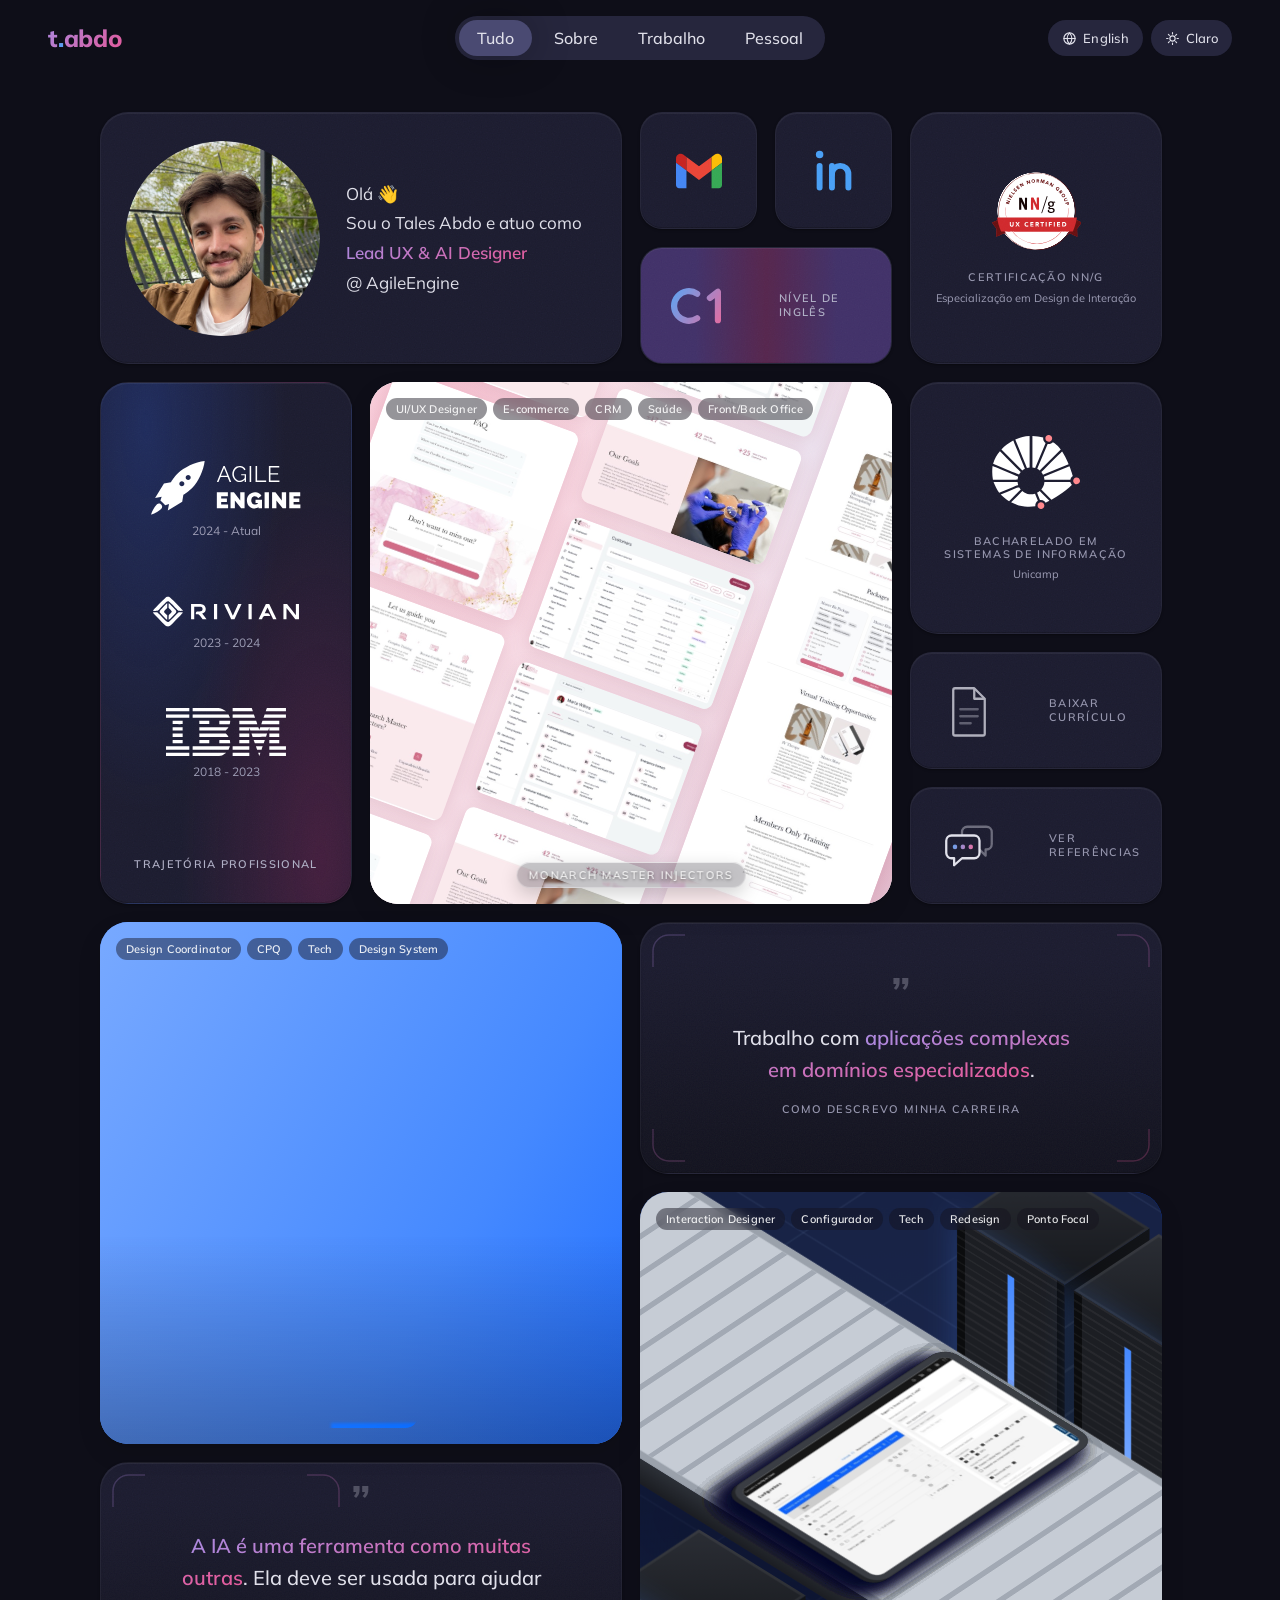
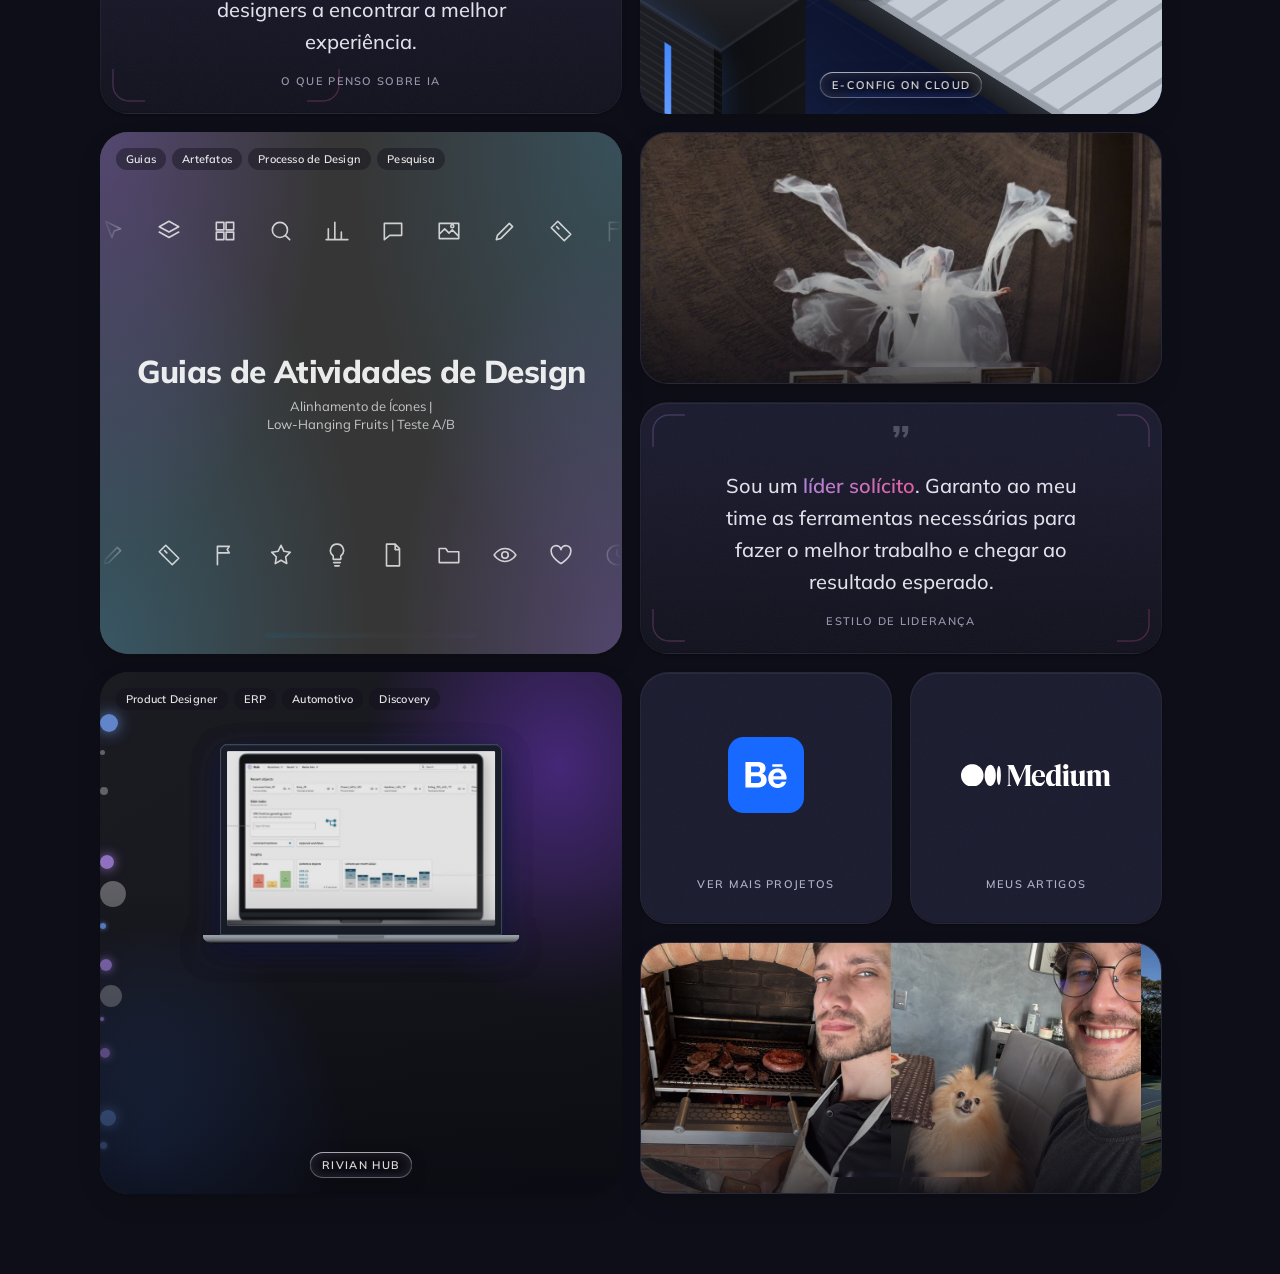
==== commit d4877624: "Prepare the site for GitHub Pages at t-abdo.github.io - .nojekyll, so Pages serves the files as they" ====
--- a/pt/index.html
+++ b/pt/index.html
@@ -10,7 +10,14 @@
   <meta property="og:type" content="website">
   <meta property="og:title" content="Tales Abdo — Lead UX &amp; AI Designer · Portfólio" data-i18n-attr="content:meta.title">
   <meta property="og:description" content="Tales Abdo, Lead UX &amp; AI Designer em São Paulo. Pesquisa de UX, design de produto e design de interação na IBM, na Rivian e na AgileEngine." data-i18n-attr="content:meta.description">
+  <meta property="og:url" content="https://t-abdo.github.io/pt/" data-i18n-attr="content:meta.url">
+  <meta property="og:locale" content="pt_BR" data-i18n-attr="content:meta.locale">
   <meta name="twitter:card" content="summary">
+  <!-- The same page in each language, so search engines show the right one -->
+  <link rel="canonical" href="https://t-abdo.github.io/pt/" data-i18n-attr="href:meta.url">
+  <link rel="alternate" hreflang="en" href="https://t-abdo.github.io/">
+  <link rel="alternate" hreflang="pt-BR" href="https://t-abdo.github.io/pt/">
+  <link rel="alternate" hreflang="x-default" href="https://t-abdo.github.io/">
   <link rel="preconnect" href="https://fonts.googleapis.com">
   <link rel="preconnect" href="https://fonts.gstatic.com" crossorigin="">
   <link href="https://fonts.googleapis.com/css2?family=Mulish:wght@300..800&amp;display=swap" rel="stylesheet">
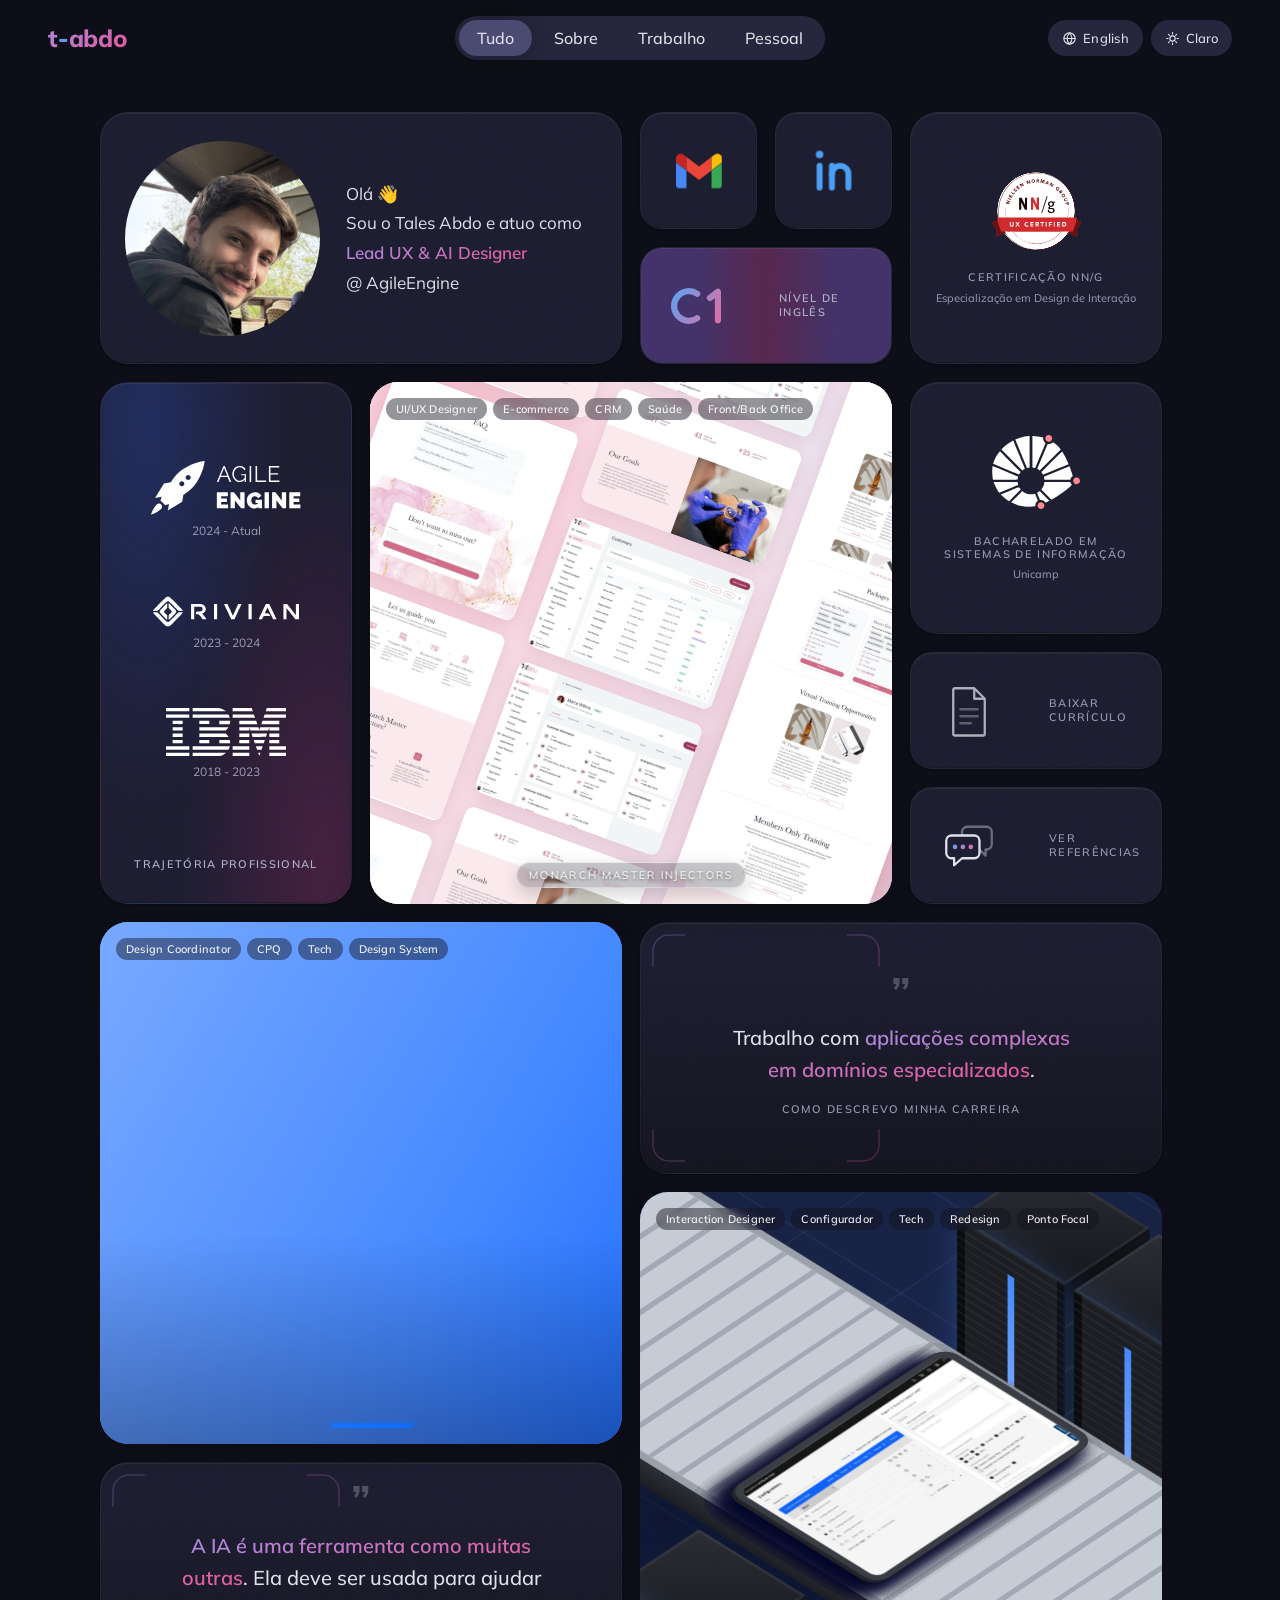
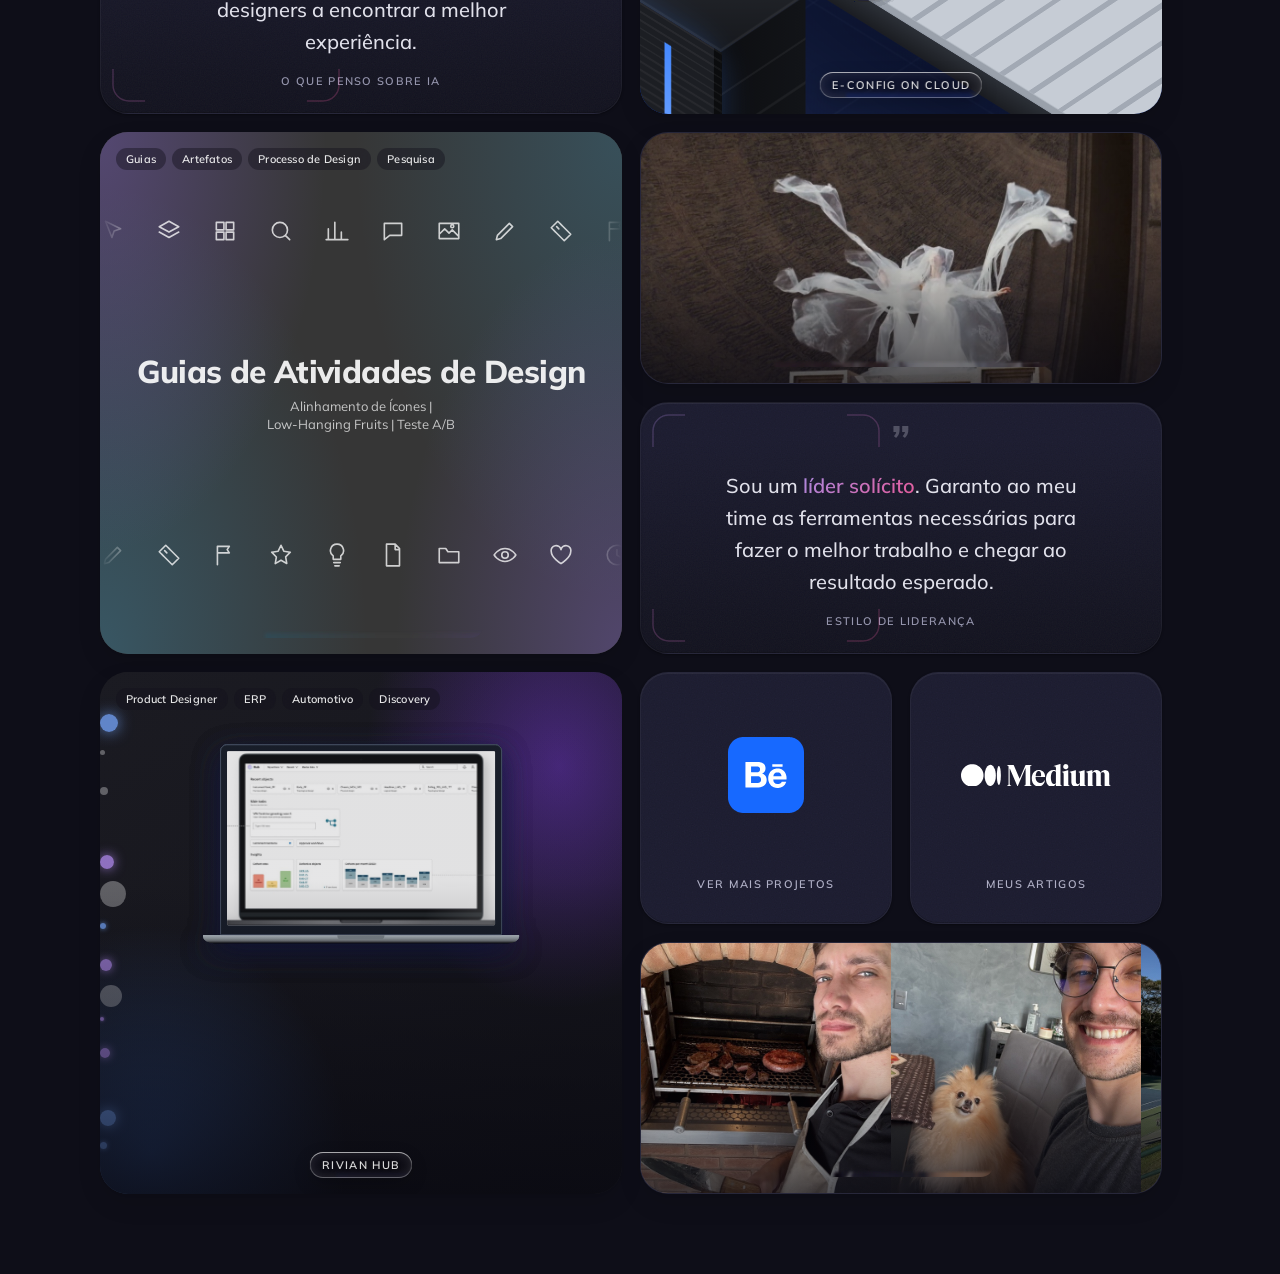
==== commit 5561d335: "Update the CV, profile photo and logo - New two-page, ATS-friendly CV in English and Portuguese, wit" ====
--- a/pt/index.html
+++ b/pt/index.html
@@ -81,7 +81,7 @@
   <div class="cursor-tooltip" id="cursorTooltip" aria-hidden="true"><span class="cursor-tooltip__bars"></span><span class="cursor-tooltip__label"></span></div>
 
   <nav class="nav" id="nav">
-    <a href="pt/" class="nav-logo logo-mark" aria-label="t.abdo — início" data-i18n-attr="href:nav.homeHref;aria-label:nav.ariaLabel">t<span class="logo-dot">.</span>abdo</a>
+    <a href="pt/" class="nav-logo logo-mark" aria-label="t-abdo — início" data-i18n-attr="href:nav.homeHref;aria-label:nav.ariaLabel">t<span class="logo-dash">-</span>abdo</a>
 
     <div class="nav-pills" id="navPills">
       <div class="nav-pill-indicator" id="navIndicator"></div>
@@ -113,14 +113,14 @@
   </nav>
 
   <main class="main">
-    <span class="mobile-page-logo logo-mark" aria-hidden="true">t<span class="logo-dot">.</span>abdo</span>
+    <span class="mobile-page-logo logo-mark" aria-hidden="true">t<span class="logo-dash">-</span>abdo</span>
 
     <div class="grid" id="grid">
 
       <!-- About -->
       <article class="bento-card" data-card="about" data-expand="tall" data-expand-maxw="920" data-tooltip="Sobre Mim" data-i18n-attr="data-tooltip:cards.about.tooltip">
         <div class="about-card-inner">
-          <img width="480" height="480" class="about-avatar" data-morph="about" src="assets/about/profile.png" alt="Tales Abdo" data-i18n-attr="alt:cards.about.avatarAlt">
+          <img width="480" height="480" class="about-avatar" data-morph="about" src="assets/about/profile.jpg" alt="Tales Abdo" data-i18n-attr="alt:cards.about.avatarAlt">
           <p class="about-bio" data-i18n-html="cards.about.bio"><span class="wave">Olá 👋</span><br>Sou o Tales Abdo e atuo como<br><strong>Lead UX & AI Designer</strong><br>@ AgileEngine</p>
         </div>
         <button class="action-icon" data-tooltip="Expandir" aria-label="Expandir sobre mim" data-i18n-attr="data-tooltip:ui.expand;aria-label:cards.about.ariaLabel">
@@ -190,8 +190,8 @@
       <!-- Resume and references: two wide cards sharing one square -->
       <div class="bento-stack bento-stack--docs" data-slot="docs">
         <!-- Resume download -->
-        <article class="bento-card resume-card" data-card="resume" data-download="assets/docs/Tales-Abdo-CV.pdf" data-tooltip="Baixar Meu Currículo" data-i18n-attr="data-tooltip:cards.resume.tooltip">
-          <a class="action-icon" href="assets/docs/Tales-Abdo-CV.pdf" download="" data-tooltip="Baixar Meu Currículo" aria-label="Baixar currículo" data-i18n-attr="data-tooltip:cards.resume.actionTooltip;aria-label:cards.resume.ariaLabel">
+        <article class="bento-card resume-card" data-card="resume" data-download="assets/docs/Tales-Abdo-CV-PT.pdf" data-tooltip="Baixar Meu Currículo" data-i18n-attr="data-download:cards.resume.file;data-tooltip:cards.resume.tooltip">
+          <a class="action-icon" href="assets/docs/Tales-Abdo-CV-PT.pdf" download="" data-tooltip="Baixar Meu Currículo" aria-label="Baixar currículo" data-i18n-attr="href:cards.resume.file;data-tooltip:cards.resume.actionTooltip;aria-label:cards.resume.ariaLabel">
             <svg viewBox="0 0 24 24" fill="none" stroke="currentColor" stroke-width="2" stroke-linecap="round" stroke-linejoin="round"><path d="M12 3v12M7 11l5 5 5-5M5 21h14"></path></svg>
           </a>
           <div class="badge-inner">
@@ -567,7 +567,7 @@
   <template id="tpl-about">
     <div class="about" data-reveal>
     <header class="about-hero">
-      <img width="480" height="480" class="expand-avatar" data-morph="about" src="assets/about/profile.png" alt="Tales Abdo" data-i18n-attr="alt:modals.about.avatarAlt">
+      <img width="480" height="480" class="expand-avatar" data-morph="about" src="assets/about/profile.jpg" alt="Tales Abdo" data-i18n-attr="alt:modals.about.avatarAlt">
       <div class="about-hero-text">
         <h2 class="about-name" data-i18n="modals.about.name">Tales Abdo</h2>
         <p class="about-role" data-i18n-html="modals.about.role"><strong>Lead UX & AI Designer</strong> na AgileEngine</p>
